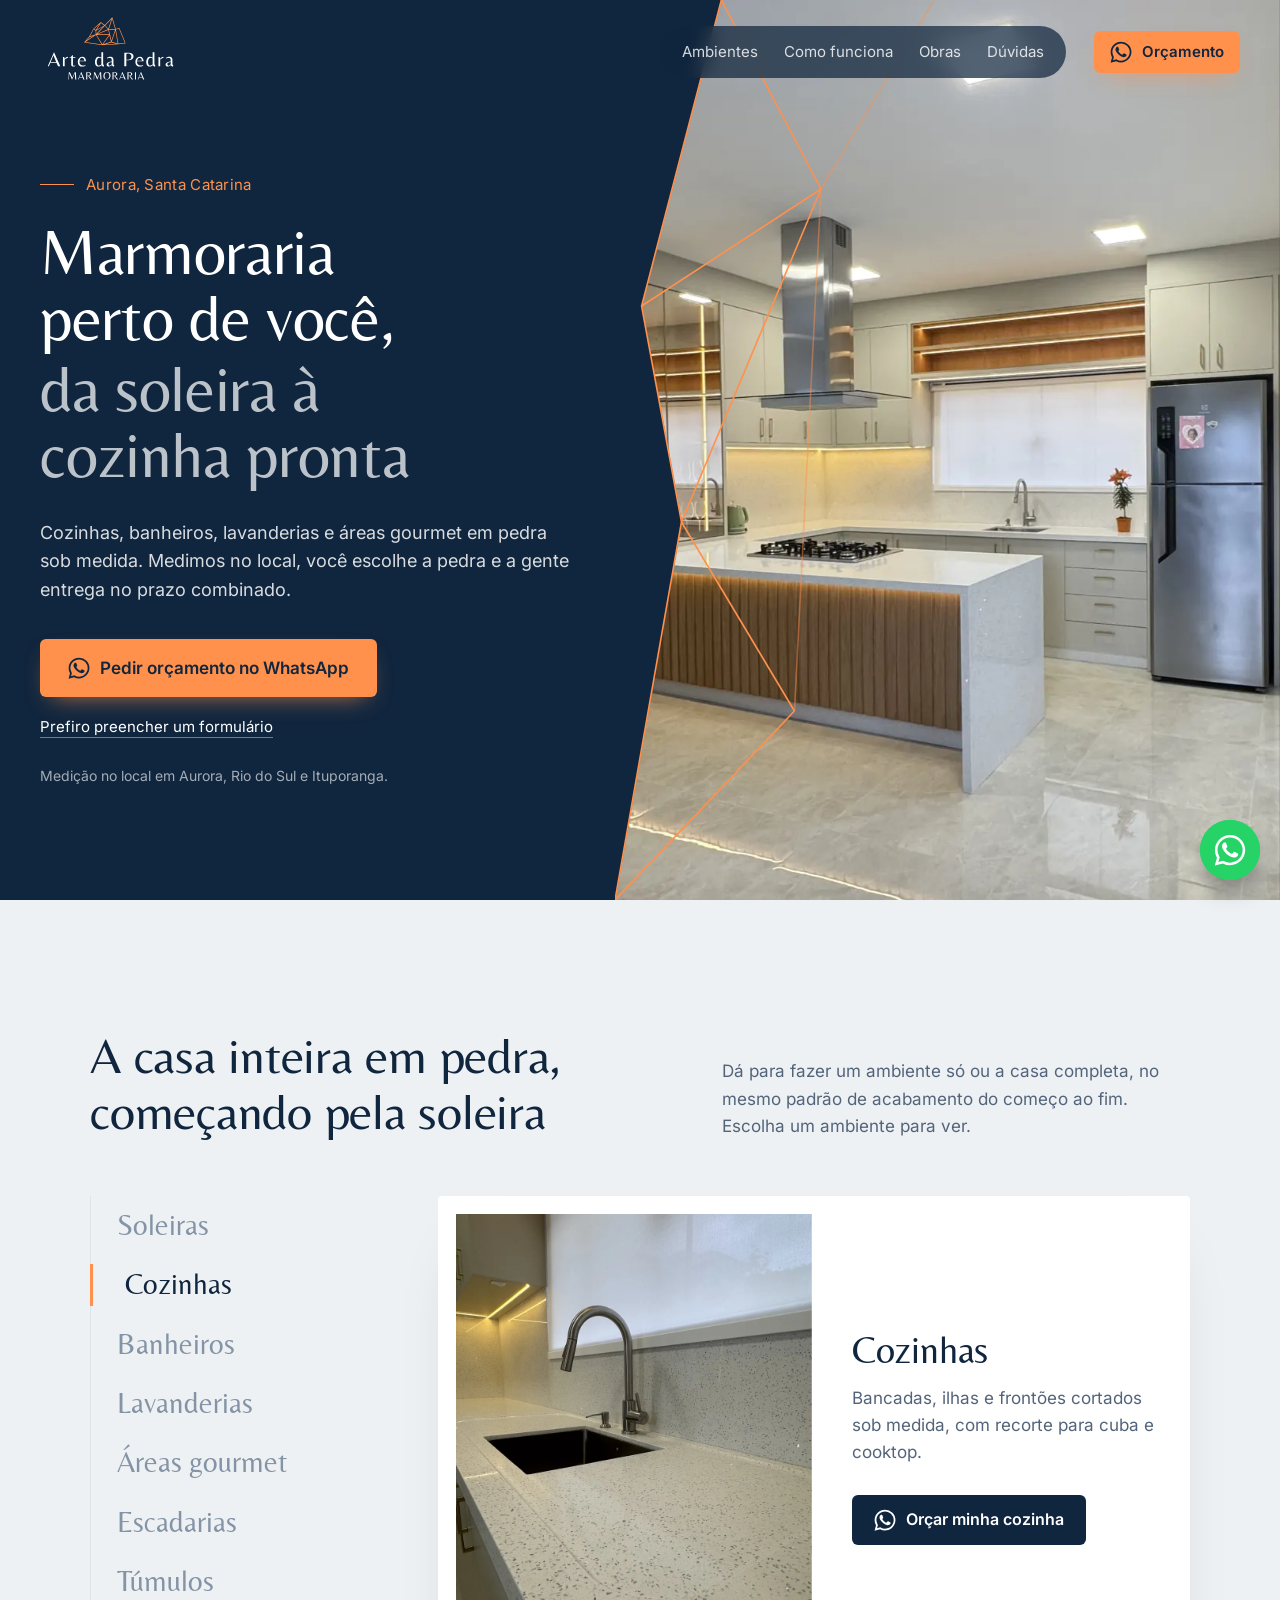
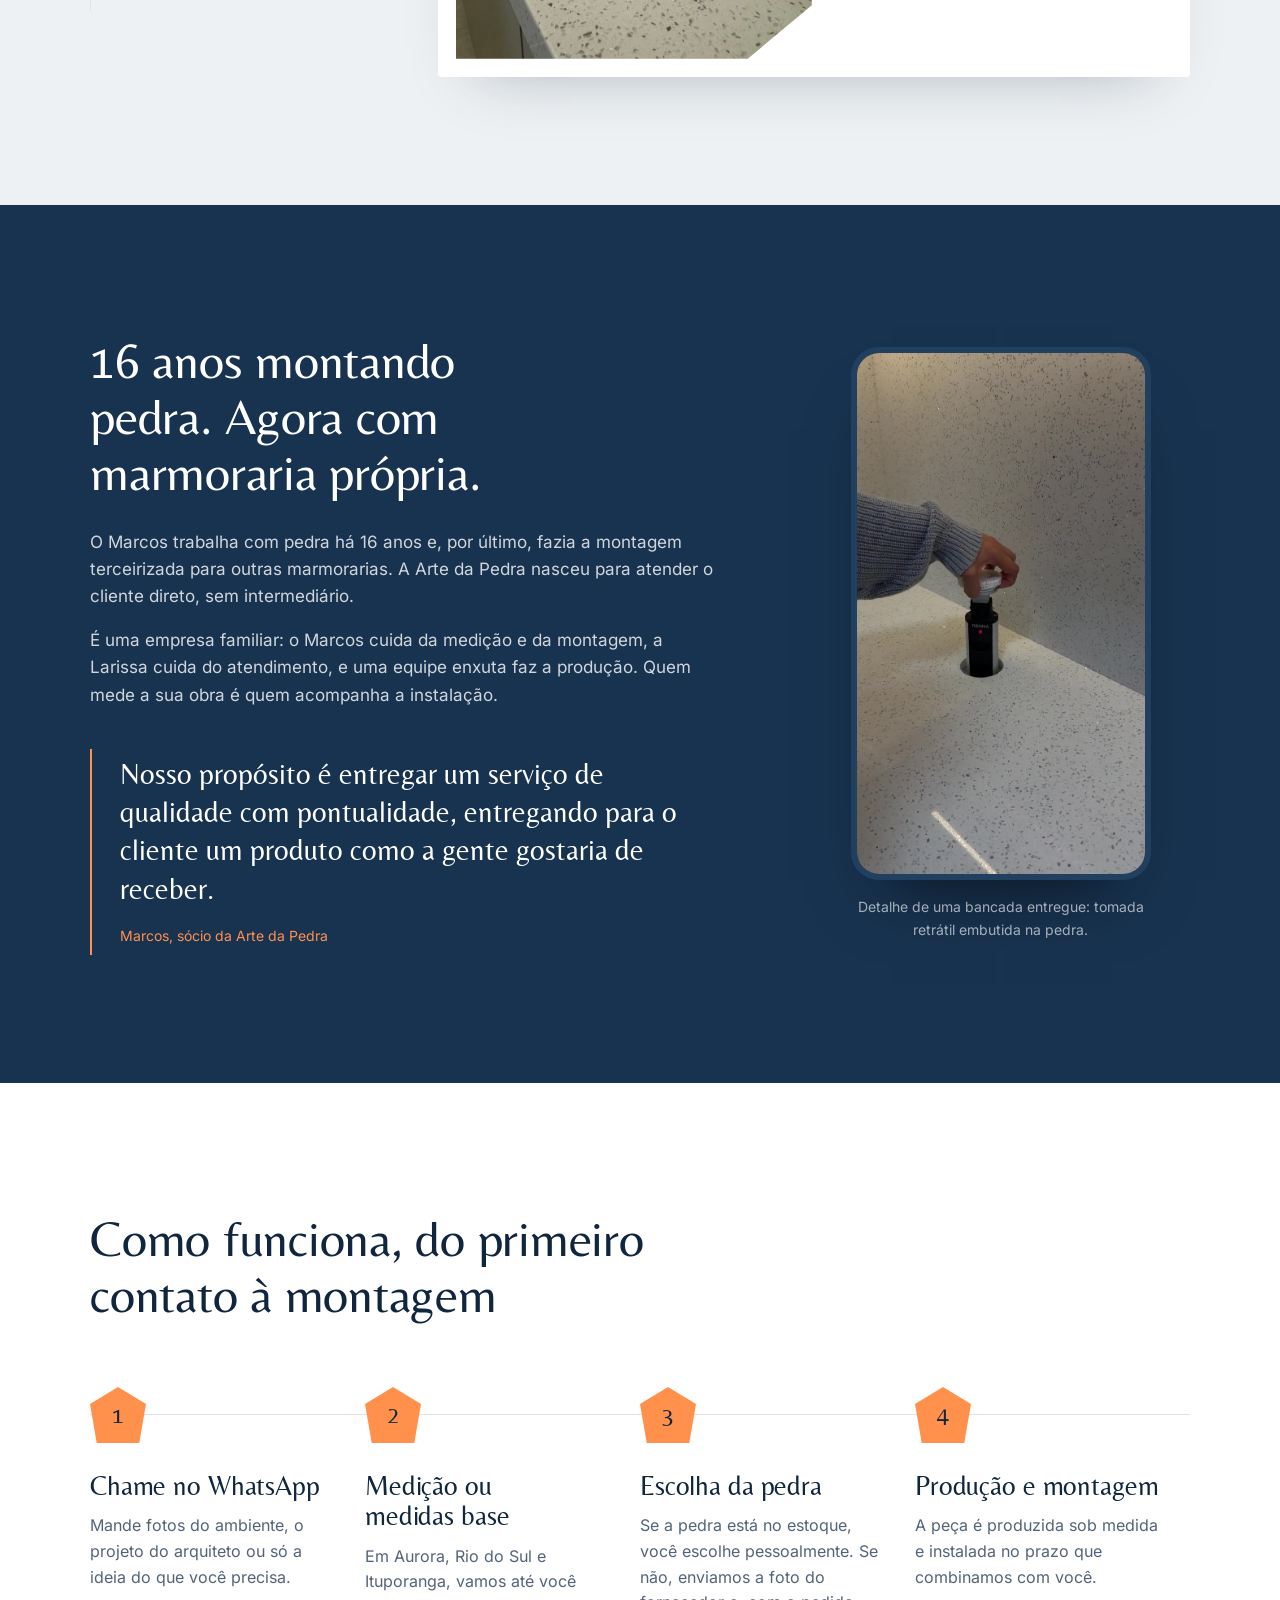
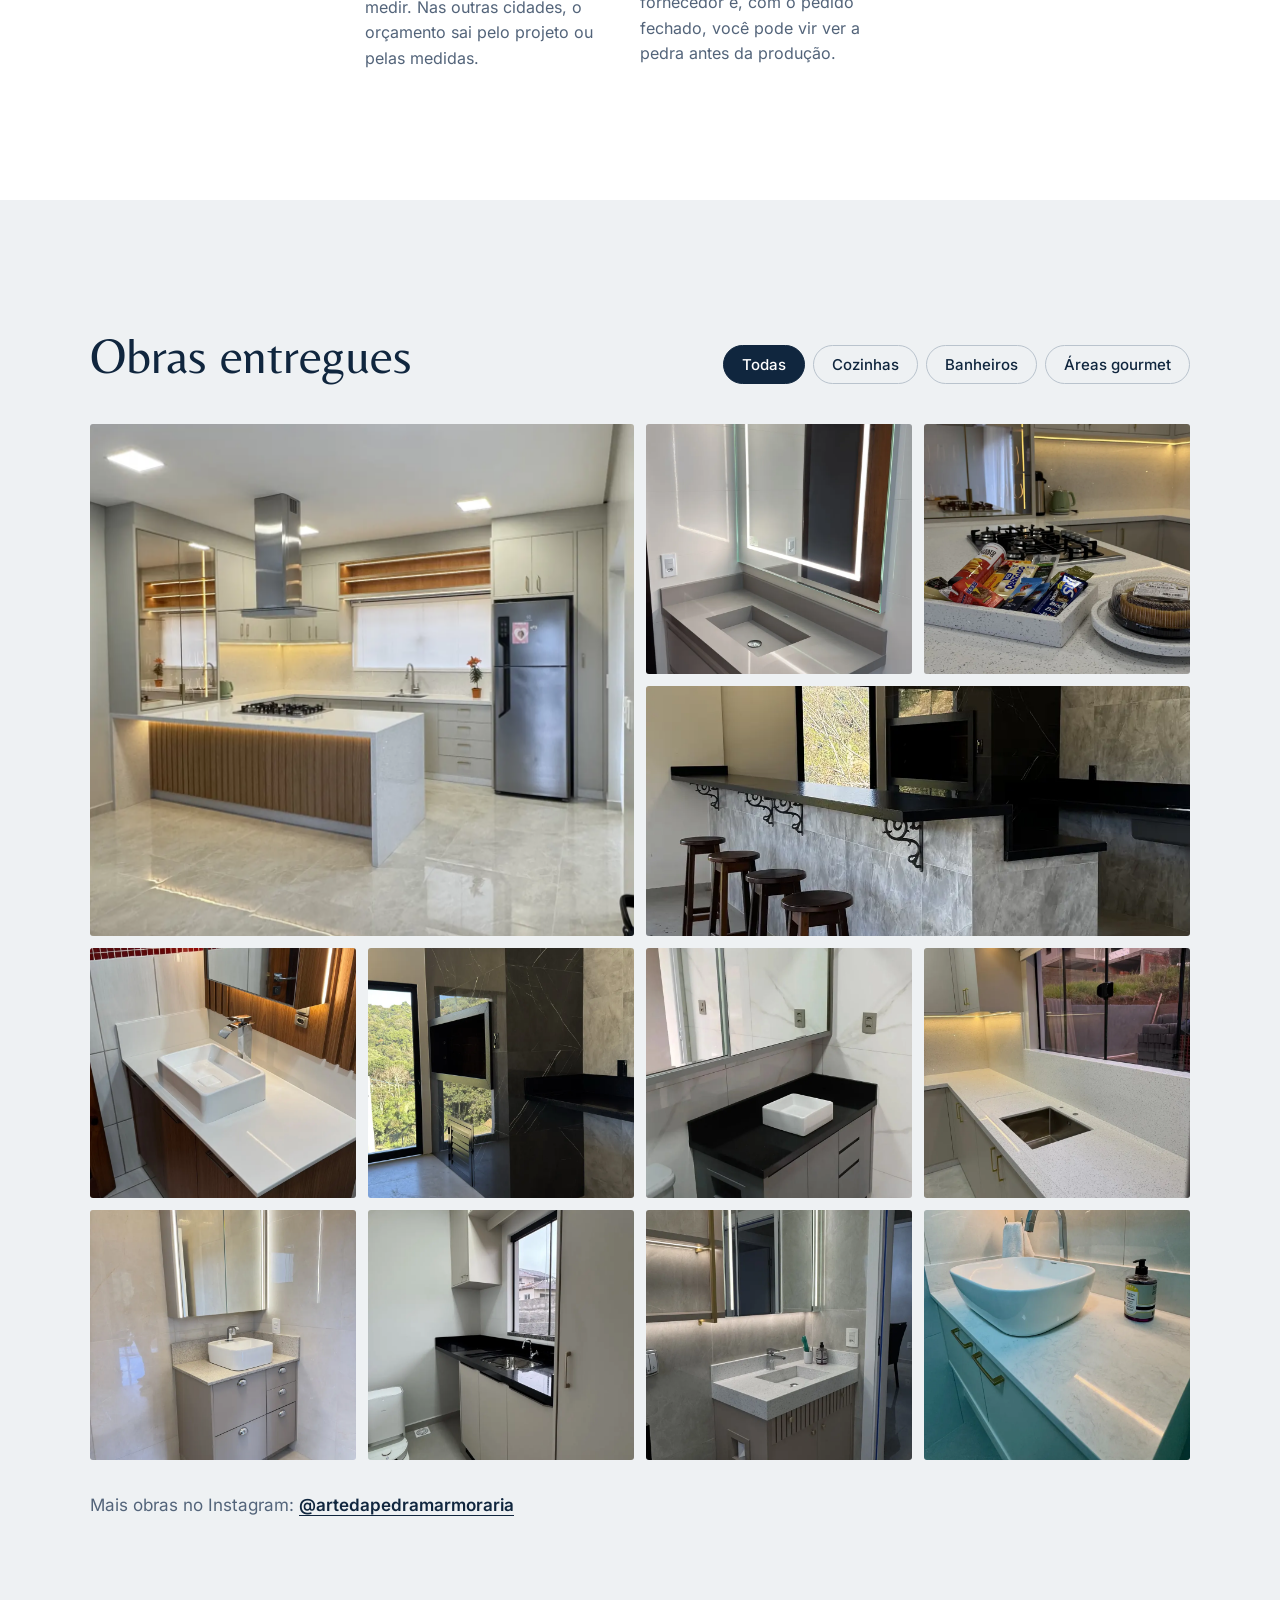
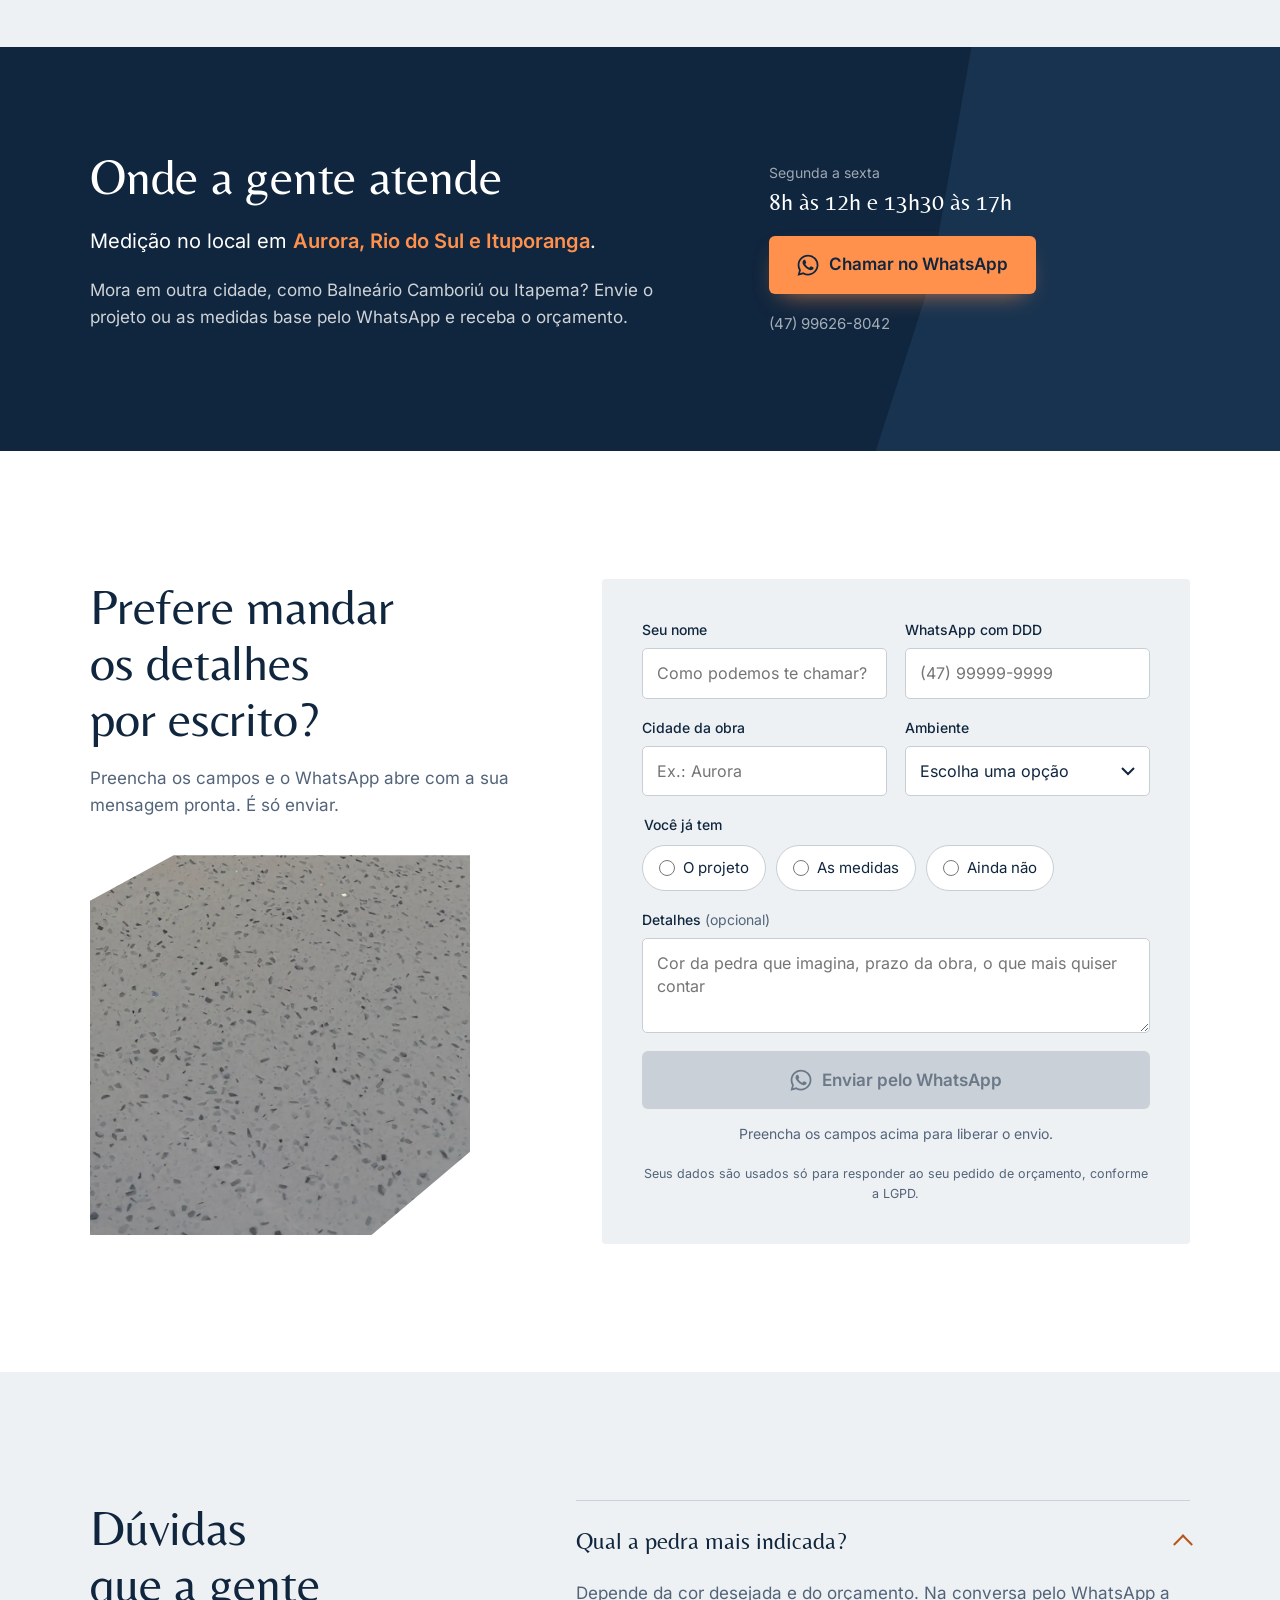
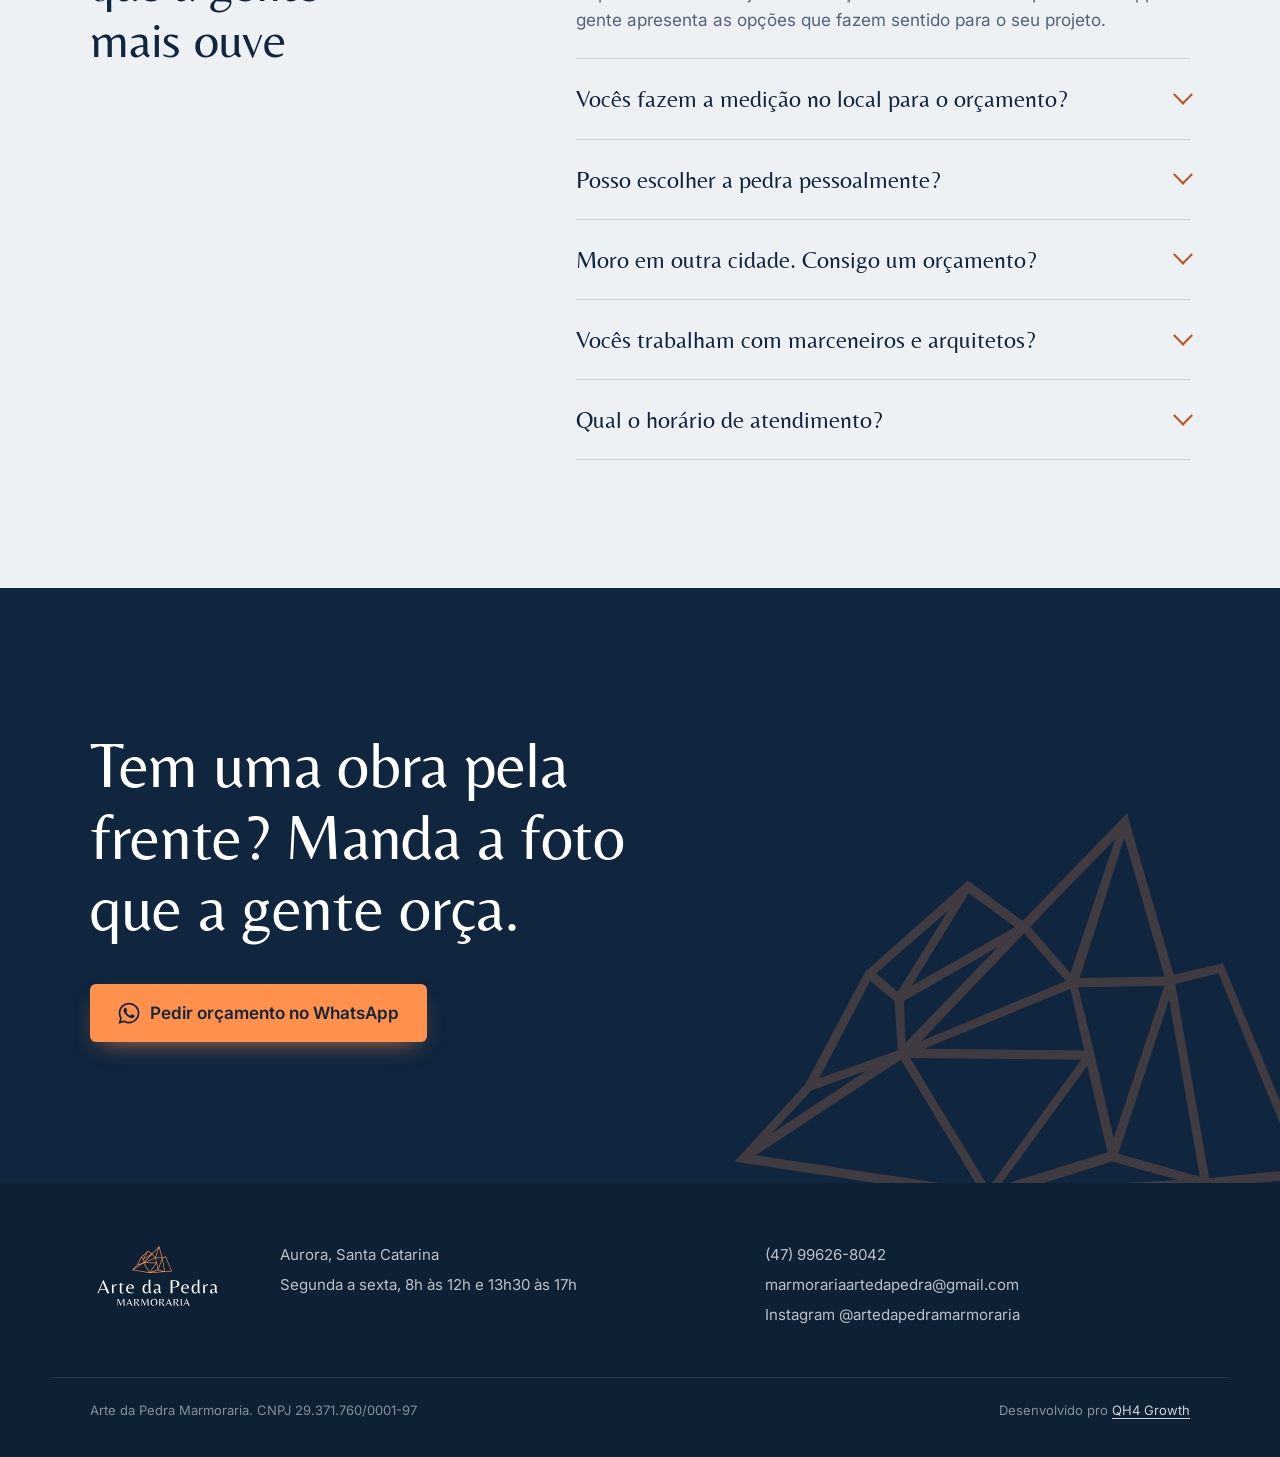
==== index.html @ 2dcdd216 "Add files via upload" ====
<!doctype html>
<html lang="pt-BR">
<head>
<meta charset="utf-8">
<meta name="viewport" content="width=device-width, initial-scale=1, viewport-fit=cover">
<title>Marmoraria em Aurora SC | Arte da Pedra Marmoraria</title>
<meta name="description" content="Marmoraria perto de você em Aurora (SC): cozinhas, banheiros, lavanderias, áreas gourmet, soleiras e escadas em pedra sob medida. Medição no local em Aurora, Rio do Sul e Ituporanga. Orçamento pelo WhatsApp.">
<meta name="robots" content="index, follow, max-image-preview:large">
<link rel="canonical" href="https://lp-arte-da-pedra.vercel.app/">
<meta name="theme-color" content="#10263e">
<meta name="author" content="Arte da Pedra Marmoraria">

<meta property="og:type" content="website">
<meta property="og:locale" content="pt_BR">
<meta property="og:site_name" content="Arte da Pedra Marmoraria">
<meta property="og:title" content="Arte da Pedra Marmoraria | Marmoraria perto de você em Aurora (SC)">
<meta property="og:description" content="Da soleira à cozinha pronta: pedra sob medida com medição no local e montagem no prazo combinado. Peça seu orçamento pelo WhatsApp.">
<meta property="og:url" content="https://lp-arte-da-pedra.vercel.app/">
<meta property="og:image" content="https://lp-arte-da-pedra.vercel.app/assets/img/og-arte-da-pedra.jpg">
<meta property="og:image:width" content="1200">
<meta property="og:image:height" content="630">
<meta property="og:image:alt" content="Cozinha com ilha em pedra clara feita pela Arte da Pedra Marmoraria">
<meta name="twitter:card" content="summary_large_image">
<meta name="twitter:title" content="Arte da Pedra Marmoraria | Marmoraria perto de você em Aurora (SC)">
<meta name="twitter:description" content="Pedra sob medida para cozinhas, banheiros, lavanderias e áreas gourmet. Orçamento pelo WhatsApp.">
<meta name="twitter:image" content="https://lp-arte-da-pedra.vercel.app/assets/img/og-arte-da-pedra.jpg">

<link rel="icon" href="assets/img/favicon.svg" type="image/svg+xml">
<link rel="apple-touch-icon" href="assets/img/apple-touch-icon.png">
<link rel="manifest" href="site.webmanifest">

<link rel="preload" as="image" href="assets/img/hero-cozinha-ilha.webp" type="image/webp" fetchpriority="high">
<link rel="preload" href="assets/fonts/belleza-400.woff2" as="font" type="font/woff2" crossorigin>
<link rel="preload" href="assets/fonts/inter-400.woff2" as="font" type="font/woff2" crossorigin>
<link rel="stylesheet" href="assets/css/style.css">

<!-- Google Tag Manager: troque GTM-XXXXXXX pelo ID real. Enquanto for o placeholder, nada é carregado. -->
<script>
  window.dataLayer = window.dataLayer || [];
  (function(id){
    if (!id || id.indexOf('XXXX') !== -1) return;
    (function(w,d,s,l,i){w[l]=w[l]||[];w[l].push({'gtm.start':new Date().getTime(),event:'gtm.js'});var f=d.getElementsByTagName(s)[0],j=d.createElement(s),dl=l!='dataLayer'?'&l='+l:'';j.async=true;j.src='https://www.googletagmanager.com/gtm.js?id='+i+dl;f.parentNode.insertBefore(j,f);})(window,document,'script','dataLayer',id);
  })('GTM-XXXXXXX');
</script>

<script type="application/ld+json">
{
  "@context": "https://schema.org",
  "@type": "HomeAndConstructionBusiness",
  "@id": "https://lp-arte-da-pedra.vercel.app/#empresa",
  "name": "Arte da Pedra Marmoraria",
  "description": "Marmoraria familiar em Aurora (SC) que faz cozinhas, banheiros, lavanderias, áreas gourmet, soleiras, escadarias e túmulos em pedra sob medida.",
  "url": "https://lp-arte-da-pedra.vercel.app/",
  "image": "https://lp-arte-da-pedra.vercel.app/assets/img/og-arte-da-pedra.jpg",
  "logo": "https://lp-arte-da-pedra.vercel.app/assets/img/logo-arte-da-pedra.svg",
  "telephone": "+55-47-99626-8042",
  "email": "marmorariaartedapedra@gmail.com",
  "taxID": "29.371.760/0001-97",
  "address": {
    "@type": "PostalAddress",
    "addressLocality": "Aurora",
    "addressRegion": "SC",
    "postalCode": "89186-000",
    "addressCountry": "BR"
  },
  "areaServed": [
    {"@type": "City", "name": "Aurora"},
    {"@type": "City", "name": "Rio do Sul"},
    {"@type": "City", "name": "Ituporanga"}
  ],
  "openingHoursSpecification": [
    {"@type": "OpeningHoursSpecification", "dayOfWeek": ["Monday","Tuesday","Wednesday","Thursday","Friday"], "opens": "08:00", "closes": "12:00"},
    {"@type": "OpeningHoursSpecification", "dayOfWeek": ["Monday","Tuesday","Wednesday","Thursday","Friday"], "opens": "13:30", "closes": "17:00"}
  ],
  "sameAs": ["https://www.instagram.com/artedapedramarmoraria/"]
}
</script>
<script type="application/ld+json">
{
  "@context": "https://schema.org",
  "@type": "FAQPage",
  "mainEntity": [
    {"@type": "Question", "name": "Qual a pedra mais indicada?", "acceptedAnswer": {"@type": "Answer", "text": "Depende da cor desejada e do orçamento. Na conversa pelo WhatsApp a gente apresenta as opções que fazem sentido para o seu projeto."}},
    {"@type": "Question", "name": "Vocês fazem a medição no local para o orçamento?", "acceptedAnswer": {"@type": "Answer", "text": "Sim, em Aurora e nas cidades vizinhas, como Rio do Sul e Ituporanga. Nas demais cidades, você pode enviar o projeto ou as medidas base para o orçamento."}},
    {"@type": "Question", "name": "Posso escolher a pedra pessoalmente?", "acceptedAnswer": {"@type": "Answer", "text": "Se a pedra desejada estiver no nosso estoque, sim. Se não estiver, enviamos a foto fornecida pelo fornecedor para você escolher. Com o pedido fechado, a pedra é comprada e você pode vir olhar antes de ir para a produção."}},
    {"@type": "Question", "name": "Moro em outra cidade. Consigo um orçamento?", "acceptedAnswer": {"@type": "Answer", "text": "Consegue. Envie pelo WhatsApp o projeto ou as medidas base do ambiente e montamos o orçamento."}},
    {"@type": "Question", "name": "Vocês trabalham com marceneiros e arquitetos?", "acceptedAnswer": {"@type": "Answer", "text": "Sim. Trabalhamos em parceria com marcenarias, construtoras e arquitetos, e também atendemos você diretamente."}},
    {"@type": "Question", "name": "Qual o horário de atendimento?", "acceptedAnswer": {"@type": "Answer", "text": "De segunda a sexta, das 8h às 12h e das 13h30 às 17h."}}
  ]
}
</script>
</head>
<body>
<noscript><iframe src="https://www.googletagmanager.com/ns.html?id=GTM-XXXXXXX" height="0" width="0" style="display:none;visibility:hidden" title="GTM"></iframe></noscript>

<a class="skip" href="#conteudo">Pular para o conteúdo</a>

<header class="topo" id="topo">
  <div class="topo__in">
    <a href="#inicio" class="topo__logo" aria-label="Arte da Pedra Marmoraria, voltar ao início">
      <img src="assets/img/logo-arte-da-pedra-branco.svg" alt="Arte da Pedra Marmoraria" width="161" height="89">
    </a>
    <nav class="topo__nav" aria-label="Seções">
      <a href="#ambientes">Ambientes</a>
      <a href="#como-funciona">Como funciona</a>
      <a href="#obras">Obras</a>
      <a href="#duvidas">Dúvidas</a>
    </nav>
    <a class="btn btn--small btn--orange js-wa" data-cta="header" href="https://wa.me/5547996268042?text=Ol%C3%A1!%20Vim%20pelo%20site%20da%20Arte%20da%20Pedra%20e%20quero%20um%20or%C3%A7amento." target="_blank" rel="noopener">
      <svg class="ico" aria-hidden="true"><use href="#i-wa"/></svg><span>Orçamento</span>
    </a>
  </div>
</header>

<main id="conteudo">

  <!-- HERO -->
  <section class="hero" id="inicio">
    <div class="hero__copy">
      <p class="hero__place" data-in>Aurora, Santa Catarina</p>
      <h1 class="hero__title">
        <span class="hero__line" data-in>Marmoraria perto de você,</span>
        <span class="hero__line" data-in>da soleira à cozinha pronta</span>
      </h1>
      <p class="hero__sub" data-in>Cozinhas, banheiros, lavanderias e áreas gourmet em pedra sob medida. Medimos no local, você escolhe a pedra e a gente entrega no prazo combinado.</p>
      <div class="hero__actions" data-in>
        <a class="btn btn--orange btn--big js-wa" data-cta="hero" href="https://wa.me/5547996268042?text=Ol%C3%A1!%20Vim%20pelo%20site%20da%20Arte%20da%20Pedra%20e%20quero%20um%20or%C3%A7amento." target="_blank" rel="noopener">
          <svg class="ico" aria-hidden="true"><use href="#i-wa"/></svg>
          <span>Pedir orçamento no WhatsApp</span>
        </a>
        <a class="link-under" href="#formulario">Prefiro preencher um formulário</a>
      </div>
      <p class="hero__note" data-in>Medição no local em Aurora, Rio do Sul e Ituporanga.</p>
    </div>
    <div class="hero__media">
      <div class="hero__photo" data-parallax>
        <img src="assets/img/hero-cozinha-ilha.webp" alt="Cozinha com ilha em pedra clara e cooktop embutido, obra entregue pela Arte da Pedra" width="1100" height="1320" fetchpriority="high">
      </div>
      <svg class="hero__facets" viewBox="0 0 100 100" preserveAspectRatio="none" aria-hidden="true">
        <polyline class="f f--edge" points="16,0 4,34 10,58 0,100"/>
        <line class="f" x1="16" y1="0" x2="31" y2="21"/>
        <line class="f" x1="4" y1="34" x2="31" y2="21"/>
        <line class="f" x1="31" y1="21" x2="10" y2="58"/>
        <line class="f" x1="10" y1="58" x2="27" y2="79"/>
        <line class="f" x1="27" y1="79" x2="0" y2="100"/>
        <line class="f f--soft" x1="31" y1="21" x2="27" y2="79"/>
        <line class="f f--soft" x1="31" y1="21" x2="48" y2="0"/>
      </svg>
    </div>
  </section>

  <!-- AMBIENTES -->
  <section class="rooms" id="ambientes" aria-labelledby="rooms-title">
    <div class="wrap">
      <div class="rooms__head reveal">
        <h2 id="rooms-title">A casa inteira em pedra, começando pela soleira</h2>
        <p>Dá para fazer um ambiente só ou a casa completa, no mesmo padrão de acabamento do começo ao fim. Escolha um ambiente para ver.</p>
      </div>

      <div class="rooms__grid">
        <ul class="rooms__list reveal" role="tablist" aria-label="Ambientes que a Arte da Pedra faz">
          <li role="presentation"><button role="tab" id="t-soleiras" aria-controls="p-room" aria-selected="false" data-room="soleiras">Soleiras</button></li>
          <li role="presentation"><button role="tab" id="t-cozinhas" aria-controls="p-room" aria-selected="true" data-room="cozinhas">Cozinhas</button></li>
          <li role="presentation"><button role="tab" id="t-banheiros" aria-controls="p-room" aria-selected="false" data-room="banheiros">Banheiros</button></li>
          <li role="presentation"><button role="tab" id="t-lavanderias" aria-controls="p-room" aria-selected="false" data-room="lavanderias">Lavanderias</button></li>
          <li role="presentation"><button role="tab" id="t-gourmet" aria-controls="p-room" aria-selected="false" data-room="gourmet">Áreas gourmet</button></li>
          <li role="presentation"><button role="tab" id="t-escadas" aria-controls="p-room" aria-selected="false" data-room="escadas">Escadarias</button></li>
          <li role="presentation"><button role="tab" id="t-tumulos" aria-controls="p-room" aria-selected="false" data-room="tumulos">Túmulos</button></li>
        </ul>

        <div class="rooms__panel reveal" id="p-room" role="tabpanel" aria-labelledby="t-cozinhas" aria-live="polite">
          <figure class="rooms__fig">
            <img id="room-img" src="assets/img/cozinha-cuba-inox.webp" alt="Bancada de cozinha em pedra clara com cuba de inox" width="900" height="1200" loading="lazy">
            <div class="rooms__blank" id="room-blank" hidden>
              <img src="assets/img/marca-facetas.svg" alt="" width="110" height="76">
            </div>
          </figure>
          <div class="rooms__text">
            <h3 id="room-title">Cozinhas</h3>
            <p id="room-desc">Bancadas, ilhas e frontões cortados sob medida, com recorte para cuba e cooktop.</p>
            <a class="btn btn--navy js-wa" id="room-cta" data-cta="ambientes" href="https://wa.me/5547996268042?text=Ol%C3%A1!%20Vim%20pelo%20site%20e%20quero%20or%C3%A7amento%20para%20cozinha." target="_blank" rel="noopener">
              <svg class="ico" aria-hidden="true"><use href="#i-wa"/></svg><span id="room-cta-txt">Orçar minha cozinha</span>
            </a>
          </div>
        </div>
      </div>
    </div>
  </section>

  <!-- HISTÓRIA -->
  <section class="story" aria-labelledby="story-title">
    <div class="wrap story__grid">
      <div class="story__text reveal">
        <h2 id="story-title">16 anos montando pedra. Agora com marmoraria própria.</h2>
        <p>O Marcos trabalha com pedra há 16 anos e, por último, fazia a montagem terceirizada para outras marmorarias. A Arte da Pedra nasceu para atender o cliente direto, sem intermediário.</p>
        <p>É uma empresa familiar: o Marcos cuida da medição e da montagem, a Larissa cuida do atendimento, e uma equipe enxuta faz a produção. Quem mede a sua obra é quem acompanha a instalação.</p>
        <blockquote class="story__quote">
          <p>Nosso propósito é entregar um serviço de qualidade com pontualidade, entregando para o cliente um produto como a gente gostaria de receber.</p>
          <cite>Marcos, sócio da Arte da Pedra</cite>
        </blockquote>
      </div>
      <figure class="story__video reveal">
        <div class="phone">
          <video src="assets/video/tomada-embutida.mp4" poster="assets/video/tomada-embutida-poster.jpg" width="720" height="1280" muted loop playsinline preload="none" aria-label="Vídeo curto de uma tomada retrátil embutida em bancada de pedra"></video>
        </div>
        <figcaption>Detalhe de uma bancada entregue: tomada retrátil embutida na pedra.</figcaption>
      </figure>
    </div>
  </section>

  <!-- COMO FUNCIONA -->
  <section class="steps" id="como-funciona" aria-labelledby="steps-title">
    <div class="wrap">
      <h2 id="steps-title" class="reveal">Como funciona, do primeiro contato à montagem</h2>
      <ol class="steps__list">
        <li class="reveal">
          <span class="steps__n" aria-hidden="true">1</span>
          <h3>Chame no WhatsApp</h3>
          <p>Mande fotos do ambiente, o projeto do arquiteto ou só a ideia do que você precisa.</p>
        </li>
        <li class="reveal">
          <span class="steps__n" aria-hidden="true">2</span>
          <h3>Medição ou medidas base</h3>
          <p>Em Aurora, Rio do Sul e Ituporanga, vamos até você medir. Nas outras cidades, o orçamento sai pelo projeto ou pelas medidas.</p>
        </li>
        <li class="reveal">
          <span class="steps__n" aria-hidden="true">3</span>
          <h3>Escolha da pedra</h3>
          <p>Se a pedra está no estoque, você escolhe pessoalmente. Se não, enviamos a foto do fornecedor e, com o pedido fechado, você pode vir ver a pedra antes da produção.</p>
        </li>
        <li class="reveal">
          <span class="steps__n" aria-hidden="true">4</span>
          <h3>Produção e montagem</h3>
          <p>A peça é produzida sob medida e instalada no prazo que combinamos com você.</p>
        </li>
      </ol>
    </div>
  </section>

  <!-- OBRAS -->
  <section class="works" id="obras" aria-labelledby="works-title">
    <div class="wrap">
      <div class="works__head reveal">
        <h2 id="works-title">Obras entregues</h2>
        <div class="chips" role="group" aria-label="Filtrar obras">
          <button class="chip is-on" data-filter="todas" aria-pressed="true">Todas</button>
          <button class="chip" data-filter="cozinha" aria-pressed="false">Cozinhas</button>
          <button class="chip" data-filter="banheiro" aria-pressed="false">Banheiros</button>
          <button class="chip" data-filter="gourmet" aria-pressed="false">Áreas gourmet</button>
        </div>
      </div>

      <div class="works__grid" id="works-grid">
        <button class="work w-big" data-cat="cozinha" data-full="assets/img/hero-cozinha-ilha.webp"><img src="assets/img/hero-cozinha-ilha.webp" alt="Cozinha com ilha central revestida em pedra clara" width="1100" height="1320" loading="lazy"><span>Ilha e bancadas de cozinha</span></button>
        <button class="work" data-cat="banheiro" data-full="assets/img/banheiro-espelho-led.webp"><img src="assets/img/banheiro-espelho-led.webp" alt="Bancada de banheiro em pedra cinza com cuba esculpida" width="900" height="1200" loading="lazy"><span>Cuba esculpida na pedra</span></button>
        <button class="work w-wide" data-cat="gourmet" data-full="assets/img/area-gourmet.webp"><img src="assets/img/area-gourmet.webp" alt="Área gourmet com balcão de pedra e churrasqueira revestida" width="1000" height="1000" loading="lazy"><span>Balcão da área gourmet</span></button>
        <button class="work" data-cat="cozinha" data-full="assets/img/cozinha-bancada-clara.webp"><img src="assets/img/cozinha-bancada-clara.webp" alt="Bancada de cozinha em pedra clara com cooktop" width="900" height="1200" loading="lazy"><span>Bancada com cooktop</span></button>
        <button class="work" data-cat="banheiro" data-full="assets/img/banheiro-madeira.webp"><img src="assets/img/banheiro-madeira.webp" alt="Bancada branca de banheiro sobre gabinete de madeira" width="900" height="1200" loading="lazy"><span>Bancada branca com cuba de apoio</span></button>
        <button class="work" data-cat="gourmet" data-full="assets/img/gourmet-churrasqueira.webp"><img src="assets/img/gourmet-churrasqueira.webp" alt="Churrasqueira revestida em pedra escura e bancada preta" width="900" height="1200" loading="lazy"><span>Churrasqueira revestida</span></button>
        <button class="work" data-cat="banheiro" data-full="assets/img/banheiro-granito-preto.webp"><img src="assets/img/banheiro-granito-preto.webp" alt="Bancada de banheiro em pedra preta com cuba branca" width="900" height="1200" loading="lazy"><span>Pedra preta no banheiro</span></button>
        <button class="work" data-cat="cozinha" data-full="assets/img/cozinha-janela.webp"><img src="assets/img/cozinha-janela.webp" alt="Bancada em L de pedra clara com cuba sob a janela" width="900" height="1200" loading="lazy"><span>Bancada em L com cuba</span></button>
        <button class="work" data-cat="banheiro" data-full="assets/img/banheiro-gabinete-cinza.webp"><img src="assets/img/banheiro-gabinete-cinza.webp" alt="Bancada de banheiro em pedra clara com cuba quadrada" width="900" height="1200" loading="lazy"><span>Banheiro com cuba de apoio</span></button>
        <button class="work" data-cat="cozinha" data-full="assets/img/copa-granito-preto.webp"><img src="assets/img/copa-granito-preto.webp" alt="Bancada de pedra preta em cozinha compacta" width="900" height="1200" loading="lazy"><span>Cozinha compacta em pedra preta</span></button>
        <button class="work" data-cat="banheiro" data-full="assets/img/banheiro-ripado.webp"><img src="assets/img/banheiro-ripado.webp" alt="Bancada clara com cuba esculpida sobre gabinete ripado" width="900" height="1200" loading="lazy"><span>Bancada com cuba esculpida</span></button>
        <button class="work" data-cat="banheiro" data-full="assets/img/lavabo-cuba-apoio.webp"><img src="assets/img/lavabo-cuba-apoio.webp" alt="Bancada de pedra clara com cuba de apoio e torneira dourada" width="900" height="1200" loading="lazy"><span>Bancada com cuba de apoio</span></button>
      </div>
      <p class="works__more reveal">Mais obras no Instagram: <a href="https://www.instagram.com/artedapedramarmoraria/" target="_blank" rel="noopener">@artedapedramarmoraria</a></p>
    </div>
  </section>

  <!-- REGIÃO -->
  <section class="region" aria-labelledby="region-title">
    <div class="wrap region__grid">
      <div class="reveal">
        <h2 id="region-title">Onde a gente atende</h2>
        <p class="region__lead">Medição no local em <strong>Aurora, Rio do Sul e Ituporanga</strong>.</p>
        <p>Mora em outra cidade, como Balneário Camboriú ou Itapema? Envie o projeto ou as medidas base pelo WhatsApp e receba o orçamento.</p>
      </div>
      <div class="region__card reveal">
        <p class="region__hours"><span>Segunda a sexta</span><span>8h às 12h e 13h30 às 17h</span></p>
        <a class="btn btn--orange btn--big js-wa" data-cta="regiao" href="https://wa.me/5547996268042?text=Ol%C3%A1!%20Vim%20pelo%20site%20da%20Arte%20da%20Pedra%20e%20quero%20um%20or%C3%A7amento." target="_blank" rel="noopener">
          <svg class="ico" aria-hidden="true"><use href="#i-wa"/></svg><span>Chamar no WhatsApp</span>
        </a>
        <p class="region__phone">(47) 99626-8042</p>
      </div>
    </div>
  </section>

  <!-- FORMULÁRIO -->
  <section class="form-sec" id="formulario" aria-labelledby="form-title">
    <div class="wrap form-sec__grid">
      <div class="form-sec__intro reveal">
        <h2 id="form-title">Prefere mandar os detalhes por escrito?</h2>
        <p>Preencha os campos e o WhatsApp abre com a sua mensagem pronta. É só enviar.</p>
        <img class="form-sec__tex" src="assets/img/textura-quartzo.webp" alt="Textura de pedra clara com pontos escuros" width="900" height="899" loading="lazy">
      </div>
      <form class="form reveal" id="lead-form" novalidate>
        <div class="field">
          <label for="f-nome">Seu nome</label>
          <input id="f-nome" name="nome" type="text" autocomplete="name" required minlength="2" placeholder="Como podemos te chamar?">
        </div>
        <div class="field">
          <label for="f-whats">WhatsApp com DDD</label>
          <input id="f-whats" name="whatsapp" type="tel" inputmode="tel" autocomplete="tel" required pattern="\(\d{2}\) \d{4,5}-\d{4}" placeholder="(47) 99999-9999">
        </div>
        <div class="field">
          <label for="f-cidade">Cidade da obra</label>
          <input id="f-cidade" name="cidade" type="text" autocomplete="address-level2" required minlength="2" placeholder="Ex.: Aurora">
        </div>
        <div class="field">
          <label for="f-amb">Ambiente</label>
          <select id="f-amb" name="ambiente" required>
            <option value="" selected disabled>Escolha uma opção</option>
            <option>Cozinha</option>
            <option>Banheiro</option>
            <option>Lavanderia</option>
            <option>Área gourmet</option>
            <option>Soleiras</option>
            <option>Escadaria</option>
            <option>Casa completa</option>
            <option>Túmulo</option>
            <option>Outro</option>
          </select>
        </div>
        <fieldset class="field field--radios">
          <legend>Você já tem</legend>
          <label><input type="radio" name="base" value="Tenho o projeto" required> O projeto</label>
          <label><input type="radio" name="base" value="Tenho as medidas"> As medidas</label>
          <label><input type="radio" name="base" value="Ainda não tenho projeto nem medidas"> Ainda não</label>
        </fieldset>
        <div class="field">
          <label for="f-msg">Detalhes <span class="opt">(opcional)</span></label>
          <textarea id="f-msg" name="mensagem" rows="3" placeholder="Cor da pedra que imagina, prazo da obra, o que mais quiser contar"></textarea>
        </div>
        <button class="btn btn--orange btn--big btn--full" id="f-submit" type="submit" disabled>
          <svg class="ico" aria-hidden="true"><use href="#i-wa"/></svg><span>Enviar pelo WhatsApp</span>
        </button>
        <p class="form__hint" id="f-hint">Preencha os campos acima para liberar o envio.</p>
        <p class="form__lgpd">Seus dados são usados só para responder ao seu pedido de orçamento, conforme a LGPD.</p>
      </form>
    </div>
  </section>

  <!-- FAQ -->
  <section class="faq" id="duvidas" aria-labelledby="faq-title">
    <div class="wrap faq__grid">
      <h2 id="faq-title" class="reveal">Dúvidas que a gente mais ouve</h2>
      <div class="faq__list">
        <details class="reveal" open>
          <summary>Qual a pedra mais indicada?</summary>
          <p>Depende da cor desejada e do orçamento. Na conversa pelo WhatsApp a gente apresenta as opções que fazem sentido para o seu projeto.</p>
        </details>
        <details class="reveal">
          <summary>Vocês fazem a medição no local para o orçamento?</summary>
          <p>Sim, em Aurora e nas cidades vizinhas, como Rio do Sul e Ituporanga. Nas demais cidades, você pode enviar o projeto ou as medidas base para o orçamento.</p>
        </details>
        <details class="reveal">
          <summary>Posso escolher a pedra pessoalmente?</summary>
          <p>Se a pedra desejada estiver no nosso estoque, sim. Se não estiver, enviamos a foto fornecida pelo fornecedor para você escolher. Com o pedido fechado, a pedra é comprada e você pode vir olhar antes de ir para a produção.</p>
        </details>
        <details class="reveal">
          <summary>Moro em outra cidade. Consigo um orçamento?</summary>
          <p>Consegue. Envie pelo WhatsApp o projeto ou as medidas base do ambiente e montamos o orçamento.</p>
        </details>
        <details class="reveal">
          <summary>Vocês trabalham com marceneiros e arquitetos?</summary>
          <p>Sim. Trabalhamos em parceria com marcenarias, construtoras e arquitetos, e também atendemos você diretamente.</p>
        </details>
        <details class="reveal">
          <summary>Qual o horário de atendimento?</summary>
          <p>De segunda a sexta, das 8h às 12h e das 13h30 às 17h.</p>
        </details>
      </div>
    </div>
  </section>

  <!-- CTA FINAL -->
  <section class="final" aria-labelledby="final-title">
    <svg class="final__facets" viewBox="0 0 110 76" aria-hidden="true"><use href="#i-mark"/></svg>
    <div class="wrap final__in reveal">
      <h2 id="final-title">Tem uma obra pela frente? Manda a foto que a gente orça.</h2>
      <a class="btn btn--orange btn--big js-wa" data-cta="final" href="https://wa.me/5547996268042?text=Ol%C3%A1!%20Vim%20pelo%20site%20da%20Arte%20da%20Pedra%20e%20quero%20um%20or%C3%A7amento." target="_blank" rel="noopener">
        <svg class="ico" aria-hidden="true"><use href="#i-wa"/></svg><span>Pedir orçamento no WhatsApp</span>
      </a>
    </div>
  </section>
</main>

<footer class="rodape">
  <div class="wrap rodape__grid">
    <img src="assets/img/logo-arte-da-pedra-branco.svg" alt="Arte da Pedra Marmoraria" width="161" height="89" loading="lazy">
    <div>
      <p>Aurora, Santa Catarina</p>
      <p>Segunda a sexta, 8h às 12h e 13h30 às 17h</p>
    </div>
    <div>
      <p><a class="js-wa" data-cta="rodape" href="https://wa.me/5547996268042" target="_blank" rel="noopener">(47) 99626-8042</a></p>
      <p><a href="mailto:marmorariaartedapedra@gmail.com">marmorariaartedapedra@gmail.com</a></p>
      <p><a href="https://www.instagram.com/artedapedramarmoraria/" target="_blank" rel="noopener">Instagram @artedapedramarmoraria</a></p>
    </div>
  </div>
  <div class="wrap rodape__base">
    <p>Arte da Pedra Marmoraria. CNPJ 29.371.760/0001-97</p>
    <p>Desenvolvido pro <a href="https://www.instagram.com/qh4growth/" target="_blank" rel="noopener">QH4 Growth</a></p>
  </div>
</footer>

<a class="wa-float js-wa" data-cta="flutuante" href="https://wa.me/5547996268042?text=Ol%C3%A1!%20Vim%20pelo%20site%20da%20Arte%20da%20Pedra%20e%20quero%20um%20or%C3%A7amento." target="_blank" rel="noopener" aria-label="Falar com a Arte da Pedra no WhatsApp">
  <svg aria-hidden="true"><use href="#i-wa"/></svg>
</a>

<div class="lightbox" id="lightbox" hidden role="dialog" aria-modal="true" aria-label="Foto ampliada">
  <button class="lightbox__close" id="lb-close" aria-label="Fechar">
    <svg viewBox="0 0 24 24" aria-hidden="true"><path d="M6 6l12 12M18 6L6 18" stroke="currentColor" stroke-width="2" fill="none" stroke-linecap="round"/></svg>
  </button>
  <button class="lightbox__nav lightbox__prev" id="lb-prev" aria-label="Foto anterior"><svg viewBox="0 0 24 24" aria-hidden="true"><path d="M15 5l-7 7 7 7" stroke="currentColor" stroke-width="2" fill="none" stroke-linecap="round"/></svg></button>
  <figure><img id="lb-img" src="" alt=""><figcaption id="lb-cap"></figcaption></figure>
  <button class="lightbox__nav lightbox__next" id="lb-next" aria-label="Próxima foto"><svg viewBox="0 0 24 24" aria-hidden="true"><path d="M9 5l7 7-7 7" stroke="currentColor" stroke-width="2" fill="none" stroke-linecap="round"/></svg></button>
</div>

<svg width="0" height="0" style="position:absolute" aria-hidden="true">
  <symbol id="i-wa" viewBox="0 0 24 24"><path fill="currentColor" d="M17.47 14.38c-.3-.15-1.76-.87-2.03-.97-.27-.1-.47-.15-.67.15-.2.3-.77.97-.94 1.17-.17.2-.35.22-.64.07-.3-.15-1.26-.46-2.39-1.48-.88-.79-1.48-1.76-1.65-2.06-.17-.3-.02-.46.13-.6.13-.13.3-.35.45-.52.15-.17.2-.3.3-.5.1-.2.05-.37-.02-.52-.08-.15-.67-1.62-.92-2.22-.24-.58-.49-.5-.67-.51h-.57c-.2 0-.52.07-.79.37-.27.3-1.04 1.02-1.04 2.48 0 1.46 1.07 2.88 1.21 3.07.15.2 2.1 3.2 5.08 4.49.71.31 1.26.49 1.69.63.71.23 1.36.2 1.87.12.57-.08 1.76-.72 2.01-1.41.25-.7.25-1.29.17-1.41-.07-.13-.27-.2-.57-.35zM12.05 21.5h-.01a9.4 9.4 0 0 1-4.8-1.31l-.34-.2-3.57.94.95-3.48-.22-.36a9.4 9.4 0 0 1-1.44-5.02c0-5.2 4.23-9.43 9.44-9.43 2.52 0 4.89.98 6.67 2.77a9.37 9.37 0 0 1 2.76 6.67c0 5.2-4.24 9.43-9.44 9.43zm8.03-17.46A11.27 11.27 0 0 0 12.05.72C5.8.72.7 5.8.7 12.06c0 2 .52 3.95 1.52 5.67L.6 23.63l6.04-1.58a11.3 11.3 0 0 0 5.4 1.38h.01c6.25 0 11.34-5.09 11.35-11.34 0-3.03-1.18-5.88-3.32-8.02z"/></symbol>
  <symbol id="i-mark" viewBox="126 32 110 76"><path fill="currentColor" d="M 145.152344 85.191406 L 138.265625 92.609375 L 154.691406 81.746094 Z M 181.71875 102.148438 L 208.210938 100.558594 L 196.820312 97.378906 Z M 212.980469 101.882812 L 212.71875 101.882812 L 175.625 104.003906 L 175.359375 104.003906 L 133.496094 97.644531 L 131.90625 97.378906 L 132.964844 96.320312 L 144.09375 84.132812 L 154.425781 64.789062 L 171.382812 49.6875 L 171.914062 49.15625 L 172.445312 49.421875 L 181.453125 56.046875 L 198.410156 38.558594 L 199.46875 37.5 L 199.734375 38.824219 L 207.417969 65.320312 L 215.367188 63.464844 L 215.898438 63.199219 L 216.160156 63.996094 L 230.734375 99.234375 L 231 100.292969 L 229.9375 100.292969 Z M 168.734375 54.191406 L 156.28125 65.054688 L 159.992188 68.234375 Z M 135.613281 96.320312 L 174.035156 102.148438 L 160.519531 79.894531 Z M 175.625 101.882812 L 191.519531 79.894531 L 162.109375 79.628906 Z M 164.496094 78.039062 L 192.050781 78.304688 L 189.664062 67.703125 Z M 193.640625 78.304688 L 193.90625 79.363281 L 197.085938 93.40625 L 205.828125 67.175781 L 190.992188 67.441406 Z M 192.582031 80.953125 L 177.476562 101.621094 L 196.023438 95.789062 Z M 211.921875 100.03125 L 206.625 69.558594 L 197.878906 96.054688 Z M 207.683594 66.910156 L 213.511719 100.292969 L 228.878906 98.703125 L 215.101562 65.054688 Z M 163.964844 76.714844 L 188.871094 66.378906 L 181.71875 58.167969 Z M 191.253906 65.851562 L 205.828125 65.585938 L 198.9375 41.738281 Z M 182.777344 57.105469 L 189.664062 65.054688 L 197.351562 42.003906 L 185.957031 53.664062 Z M 180.128906 57.105469 L 172.179688 51.277344 L 162.375 67.175781 Z M 159.460938 69.824219 L 155.222656 66.378906 L 146.476562 83.074219 L 159.992188 78.304688 Z M 161.050781 69.824219 L 161.316406 76.976562 L 177.214844 60.550781 Z M 161.050781 69.824219 "/></symbol>
</svg>

<script src="assets/js/main.js" defer></script>
</body>
</html>
---- assets/css/style.css ----
/* Arte da Pedra Marmoraria | LP QH4 Growth */
/* Fontes self-hosted (Belleza pedida no briefing + Inter no corpo) */
@font-face{font-family:"Belleza";src:url("../fonts/belleza-400.woff2") format("woff2");font-weight:400;font-style:normal;font-display:swap}
@font-face{font-family:"Inter";src:url("../fonts/inter-400.woff2") format("woff2");font-weight:400;font-style:normal;font-display:swap}
@font-face{font-family:"Inter";src:url("../fonts/inter-500.woff2") format("woff2");font-weight:500;font-style:normal;font-display:swap}
@font-face{font-family:"Inter";src:url("../fonts/inter-600.woff2") format("woff2");font-weight:600;font-style:normal;font-display:swap}
:root{
  --navy:#10263e;
  --navy-2:#183350;
  --navy-3:#21405f;
  --orange:#ff914d;
  --orange-deep:#b8541b;
  --white:#ffffff;
  --stone:#eef1f3;
  --stone-2:#dfe4e8;
  --ink:#10263e;
  --muted:#53647a;
  --wa:#25d366;
  --display:"Belleza", "Optima", "Segoe UI", sans-serif;
  --body:"Inter", system-ui, -apple-system, "Segoe UI", Roboto, sans-serif;
  --wrap:1180px;
  --gut:clamp(16px, 4vw, 40px);
  --ease:cubic-bezier(.22,.8,.24,1);
}
*,*::before,*::after{box-sizing:border-box}
html{scroll-behavior:smooth;-webkit-text-size-adjust:100%}
body{margin:0;background:var(--white);color:var(--ink);font:400 17px/1.6 var(--body);-webkit-font-smoothing:antialiased;overflow-x:hidden}
img,video,svg{display:block;max-width:100%}
img{height:auto}
a{color:inherit}
h1,h2,h3{font-family:var(--display);font-weight:400;line-height:1.12;margin:0;letter-spacing:-.005em;text-wrap:balance}
h2{font-size:clamp(30px, 4.2vw, 50px)}
h3{font-size:clamp(22px, 2.2vw, 27px)}
p{margin:0 0 1em}
:focus-visible{outline:3px solid var(--orange);outline-offset:3px;border-radius:4px}
.skip{position:absolute;left:-999px;top:8px;background:var(--orange);color:var(--navy);padding:10px 16px;z-index:200;border-radius:6px}
.skip:focus{left:12px}
.wrap{max-width:var(--wrap);margin:0 auto;padding:0 var(--gut)}
.ico{width:22px;height:22px;flex:none}

/* Buttons */
.btn{display:inline-flex;align-items:center;justify-content:center;gap:10px;font:600 16px/1.2 var(--body);text-decoration:none;border:0;border-radius:6px;padding:14px 22px;cursor:pointer;position:relative;overflow:hidden;transition:transform .25s var(--ease), box-shadow .25s var(--ease), background-color .25s}
.btn::after{content:"";position:absolute;inset:0;background:linear-gradient(115deg,transparent 30%,rgba(255,255,255,.45) 50%,transparent 70%);transform:translateX(-120%);transition:transform .7s var(--ease)}
.btn:hover::after{transform:translateX(120%)}
.btn:hover{transform:translateY(-2px)}
.btn:active{transform:translateY(0) scale(.98)}
.btn--orange{background:var(--orange);color:var(--navy);box-shadow:0 10px 24px -12px rgba(255,145,77,.8)}
.btn--orange:hover{box-shadow:0 16px 30px -14px rgba(255,145,77,.95)}
.btn--navy{background:var(--navy);color:var(--white)}
.btn--big{padding:18px 28px;font-size:17px}
.btn--small{padding:10px 16px;font-size:15px}
.btn--full{width:100%}
.btn[disabled]{background:#c9d0d7;color:#6b7888;box-shadow:none;cursor:not-allowed;transform:none}
.btn[disabled]::after{display:none}
.link-under{color:inherit;font-size:15px;text-decoration:underline;text-decoration-color:rgba(255,255,255,.4);text-underline-offset:5px;transition:text-decoration-color .2s}
.link-under:hover{text-decoration-color:var(--orange)}

/* Header */
.topo{position:fixed;inset:0 0 auto 0;z-index:50;transition:background-color .35s, box-shadow .35s, padding .35s;padding:14px 0}
.topo__in{max-width:1320px;margin:0 auto;padding:0 var(--gut);display:flex;align-items:center;gap:28px}
.topo__logo img{width:136px;height:auto;transition:width .35s var(--ease)}
.topo__nav{display:flex;gap:26px;margin-left:auto;background:rgba(16,38,62,.72);backdrop-filter:blur(10px);-webkit-backdrop-filter:blur(10px);padding:10px 22px;border-radius:40px}
.topo.is-solid .topo__nav{background:transparent;backdrop-filter:none}
.topo__nav a{color:rgba(255,255,255,.82);text-decoration:none;font-size:15px;position:relative;padding:4px 0}
.topo__nav a::after{content:"";position:absolute;left:0;right:100%;bottom:0;height:1px;background:var(--orange);transition:right .3s var(--ease)}
.topo__nav a:hover{color:#fff}
.topo__nav a:hover::after{right:0}
.topo.is-solid{background:rgba(16,38,62,.96);backdrop-filter:blur(8px);box-shadow:0 8px 30px -18px rgba(0,0,0,.6);padding:8px 0}
.topo.is-solid .topo__logo img{width:92px}

/* Hero */
.hero{position:relative;background:var(--navy);color:var(--white);display:grid;grid-template-columns:minmax(0,1fr) minmax(0,1.08fr);min-height:min(100svh, 900px);overflow:hidden}
.hero__copy{align-self:center;padding:150px var(--gut) 90px max(var(--gut), calc((100vw - 1320px)/2 + var(--gut)));position:relative;z-index:2;max-width:680px}
.hero__place{color:var(--orange);font-size:15px;letter-spacing:.02em;margin-bottom:22px;display:flex;align-items:center;gap:12px}
.hero__place::before{content:"";width:34px;height:1px;background:var(--orange)}
.hero__title{font-size:clamp(40px, 5vw, 70px);line-height:1.04}
.hero__line{display:block;overflow:hidden;padding-bottom:.06em}
.hero__line + .hero__line{color:rgba(255,255,255,.72)}
.hero__sub{font-size:clamp(17px,1.4vw,19px);color:rgba(255,255,255,.84);max-width:52ch;margin:26px 0 34px}
.hero__actions{display:flex;flex-wrap:wrap;align-items:center;gap:18px 26px}
.hero__note{margin:26px 0 0;font-size:14px;color:rgba(255,255,255,.62)}
.hero__media{position:relative;min-height:100%}
.hero__photo{position:absolute;inset:0;clip-path:polygon(16% 0,100% 0,100% 100%,0 100%,10% 58%,4% 34%);overflow:hidden}
.hero__photo img{width:100%;height:112%;object-fit:cover;object-position:50% 60%;will-change:transform}
.hero__facets{position:absolute;inset:0;width:100%;height:100%;pointer-events:none;z-index:1}
.hero__facets .f{fill:none;stroke:var(--orange);stroke-width:1.6;vector-effect:non-scaling-stroke;stroke-dasharray:1400;stroke-dashoffset:1400}
.hero__facets .f--soft{stroke-opacity:.45}

/* Hero entrance (único momento orquestrado) */
.js .hero [data-in]{opacity:0;transform:translateY(18px)}
.is-loaded .hero [data-in]{opacity:1;transform:none;transition:opacity .9s var(--ease), transform .9s var(--ease)}
.js .hero__photo{opacity:0;transform:scale(1.04)}
.is-loaded .hero__photo{opacity:1;transform:none;transition:opacity 1.1s var(--ease), transform 1.6s var(--ease)}
.is-loaded .hero__facets .f{stroke-dashoffset:0;transition:stroke-dashoffset 1.4s var(--ease) .45s}
.is-loaded .hero__facets .f:nth-child(n+3){transition-delay:.75s}
.is-loaded .hero__facets .f:nth-child(n+6){transition-delay:1s}

/* Reveal */
.js .reveal{opacity:0;transform:translateY(26px);transition:opacity .8s var(--ease), transform .8s var(--ease)}
.js .reveal.is-in{opacity:1;transform:none}

/* Rooms */
.rooms{background:var(--stone);padding:clamp(80px,10vw,130px) 0}
.rooms__head{display:grid;grid-template-columns:1.1fr .9fr;gap:20px 60px;align-items:end;margin-bottom:56px}
.rooms__head p{color:var(--muted);margin:0;max-width:46ch}
.rooms__grid{display:grid;grid-template-columns:300px minmax(0,1fr);gap:48px;align-items:start}
.rooms__list{list-style:none;margin:0;padding:0;border-left:1px solid var(--stone-2)}
.rooms__list button{all:unset;box-sizing:border-box;display:flex;align-items:center;width:100%;cursor:pointer;font:400 clamp(22px,2.3vw,30px)/1.2 var(--display);color:#8494a6;padding:12px 0 12px 26px;position:relative;transition:color .3s, padding-left .35s var(--ease)}
.rooms__list button::before{content:"";position:absolute;left:-1px;top:14%;bottom:14%;width:3px;background:var(--orange);transform:scaleY(0);transition:transform .35s var(--ease)}
.rooms__list button:hover{color:var(--navy)}
.rooms__list button[aria-selected="true"]{color:var(--navy);padding-left:34px}
.rooms__list button[aria-selected="true"]::before{transform:scaleY(1)}
.rooms__list button:focus-visible{outline:3px solid var(--orange);outline-offset:2px}
.rooms__panel{display:grid;grid-template-columns:minmax(0,1fr) minmax(0,.9fr);gap:40px;align-items:center;background:var(--white);padding:18px;border-radius:4px;box-shadow:0 30px 60px -40px rgba(16,38,62,.35)}
.rooms__fig{margin:0;position:relative;aspect-ratio:4/5;overflow:hidden;background:var(--navy);clip-path:polygon(0 0,100% 0,100% 88%,82% 100%,0 100%)}
.rooms__fig > img{width:100%;height:100%;object-fit:cover;transition:opacity .45s var(--ease), transform .8s var(--ease)}
.rooms__fig.is-swapping > img{opacity:0;transform:scale(1.04)}
.rooms__blank{position:absolute;inset:0;display:grid;place-items:center;background:linear-gradient(160deg,var(--navy-2),var(--navy))}
.rooms__blank img{width:46%;opacity:.95}
.rooms__text{padding:12px 18px 12px 0}
.rooms__text h3{font-size:clamp(28px,3vw,40px);margin-bottom:14px}
.rooms__text p{color:var(--muted);margin-bottom:28px}

/* Story */
.story{background:var(--navy-2);color:var(--white);padding:clamp(80px,10vw,130px) 0;position:relative;overflow:hidden}
.story__grid{display:grid;grid-template-columns:minmax(0,1.25fr) minmax(0,.75fr);gap:clamp(40px,7vw,100px);align-items:center}
.story__text h2{margin-bottom:28px;max-width:16ch}
.story__text > p{color:rgba(255,255,255,.8);max-width:58ch}
.story__quote{margin:40px 0 0;padding:6px 0 6px 28px;border-left:2px solid var(--orange)}
.story__quote p{font:400 clamp(22px,2.3vw,29px)/1.32 var(--display);color:var(--white);margin-bottom:14px}
.story__quote cite{font-style:normal;font-size:14px;color:var(--orange)}
.story__video{margin:0;justify-self:center;max-width:300px;width:100%}
.phone{border-radius:28px;overflow:hidden;border:6px solid var(--navy-3);aspect-ratio:9/16;background:var(--navy);box-shadow:0 40px 70px -40px rgba(0,0,0,.7)}
.phone video{width:100%;height:100%;object-fit:cover}
.story__video figcaption{font-size:14px;color:rgba(255,255,255,.62);margin-top:16px;text-align:center}

/* Steps */
.steps{padding:clamp(80px,10vw,130px) 0;background:var(--white)}
.steps h2{max-width:26ch;margin-bottom:64px}
.steps__list{list-style:none;margin:0;padding:0;display:grid;grid-template-columns:repeat(4,minmax(0,1fr));gap:0;position:relative}
.steps__list::before{content:"";position:absolute;left:0;right:0;top:27px;height:1px;background:var(--stone-2)}
.steps__list li{position:relative;padding:0 28px 0 0}
.steps__n{display:grid;place-items:center;width:56px;height:56px;font:400 24px/1 var(--display);color:var(--navy);position:relative;margin-bottom:28px;clip-path:polygon(50% 0,100% 30%,88% 100%,12% 100%,0 30%);background:var(--orange)}
.steps__list h3{margin-bottom:12px}
.steps__list p{color:var(--muted);font-size:16px;margin:0}
.steps__list li:nth-child(2){transition-delay:.08s}
.steps__list li:nth-child(3){transition-delay:.16s}
.steps__list li:nth-child(4){transition-delay:.24s}

/* Works */
.works{background:var(--stone);padding:clamp(80px,10vw,130px) 0}
.works__head{display:flex;flex-wrap:wrap;align-items:end;justify-content:space-between;gap:24px;margin-bottom:40px}
.chips{display:flex;flex-wrap:wrap;gap:8px}
.chip{font:500 15px/1 var(--body);color:var(--navy);background:transparent;border:1px solid #b9c3cd;border-radius:40px;padding:11px 18px;cursor:pointer;transition:background-color .25s, color .25s, border-color .25s}
.chip:hover{border-color:var(--navy)}
.chip.is-on{background:var(--navy);color:var(--white);border-color:var(--navy)}
.works__grid{display:grid;grid-template-columns:repeat(4,minmax(0,1fr));grid-auto-rows:250px;grid-auto-flow:dense;gap:12px}
.work{all:unset;box-sizing:border-box;position:relative;overflow:hidden;cursor:zoom-in;background:var(--stone-2);border-radius:3px}
.work.w-big{grid-column:span 2;grid-row:span 2}
.work.w-wide{grid-column:span 2}
.work img{width:100%;height:100%;object-fit:cover;transition:transform .8s var(--ease), filter .5s}
.work span{position:absolute;left:0;right:0;bottom:0;padding:40px 16px 14px;color:#fff;font-size:14px;background:linear-gradient(transparent,rgba(16,38,62,.85));transform:translateY(100%);transition:transform .45s var(--ease)}
.work:hover img,.work:focus-visible img{transform:scale(1.05)}
.work:hover span,.work:focus-visible span{transform:none}
.work:focus-visible{outline:3px solid var(--orange);outline-offset:2px}
.work.is-hidden{display:none}
.work.is-pop{animation:pop .5s var(--ease)}
@keyframes pop{from{opacity:0;transform:scale(.96)}to{opacity:1;transform:none}}
.works__more{margin:32px 0 0;color:var(--muted)}
.works__more a{color:var(--navy);font-weight:600;text-underline-offset:4px}

/* Region */
.region{background:var(--navy);color:var(--white);padding:clamp(70px,8vw,110px) 0;position:relative;overflow:hidden}
.region::before{content:"";position:absolute;right:-6%;top:-30%;width:520px;height:160%;background:var(--navy-2);clip-path:polygon(30% 0,100% 0,100% 100%,0 100%,18% 55%)}
.region__grid{display:grid;grid-template-columns:minmax(0,1.2fr) minmax(0,.8fr);gap:48px;align-items:center;position:relative}
.region h2{margin-bottom:20px}
.region p{color:rgba(255,255,255,.8);max-width:52ch}
.region__lead{font-size:20px;color:#fff!important}
.region__lead strong{font-weight:600;color:var(--orange)}
.region__card{display:flex;flex-direction:column;align-items:flex-start;gap:18px}
.region__hours{display:flex;flex-direction:column;gap:2px;margin:0}
.region__hours span:first-child{font-size:14px;color:rgba(255,255,255,.6)}
.region__hours span:last-child{font:400 24px/1.3 var(--display);color:#fff}
.region__phone{margin:0;font-size:15px;color:rgba(255,255,255,.62)!important}

/* Form */
.form-sec{background:var(--white);padding:clamp(80px,10vw,130px) 0}
.form-sec__grid{display:grid;grid-template-columns:minmax(0,.85fr) minmax(0,1.15fr);gap:clamp(40px,6vw,90px);align-items:start}
.form-sec__intro h2{margin-bottom:18px;max-width:14ch}
.form-sec__intro p{color:var(--muted);max-width:40ch}
.form-sec__tex{margin-top:36px;width:100%;max-width:380px;aspect-ratio:1;object-fit:cover;clip-path:polygon(0 12%,22% 0,100% 0,100% 78%,74% 100%,0 100%)}
.form{background:var(--stone);padding:clamp(24px,3.5vw,40px);border-radius:4px;display:grid;grid-template-columns:1fr 1fr;gap:18px 18px}
.field{display:flex;flex-direction:column;gap:7px;min-width:0}
.field:nth-of-type(n+5), .field--radios, .form .btn, .form__hint, .form__lgpd{grid-column:1/-1}
.field label, .field legend{font-size:14px;font-weight:500;color:var(--navy)}
.opt{font-weight:400;color:var(--muted)}
.field input:not([type=radio]),.field select,.field textarea{font:400 16px/1.4 var(--body);color:var(--ink);background:var(--white);border:1px solid #c6ced6;border-radius:5px;padding:13px 14px;width:100%;transition:border-color .2s, box-shadow .2s;appearance:none;-webkit-appearance:none}
.field select{background-image:url("data:image/svg+xml,%3Csvg xmlns='http://www.w3.org/2000/svg' width='14' height='9' viewBox='0 0 14 9'%3E%3Cpath d='M1 1l6 6 6-6' stroke='%2310263e' stroke-width='2' fill='none'/%3E%3C/svg%3E");background-repeat:no-repeat;background-position:right 14px center;padding-right:40px}
.field textarea{resize:vertical;min-height:88px}
.field input:focus,.field select:focus,.field textarea:focus{outline:none;border-color:var(--navy);box-shadow:0 0 0 3px rgba(255,145,77,.35)}
.field.is-bad input,.field.is-bad select{border-color:#c0392b}
.field--radios{border:0;padding:0;margin:0;display:flex;flex-direction:row;flex-wrap:wrap;gap:10px}
.field--radios legend{margin-bottom:8px;width:100%}
.field--radios label{display:inline-flex;align-items:center;gap:8px;background:var(--white);border:1px solid #c6ced6;border-radius:40px;padding:10px 16px;cursor:pointer;font-size:15px;font-weight:400;transition:border-color .2s, background-color .2s}
.field--radios input{accent-color:var(--orange-deep);width:16px;height:16px;margin:0}
.field--radios label:has(input:checked){border-color:var(--navy);background:#fff6ef}
.form__hint{font-size:14px;color:var(--muted);margin:-4px 0 0;text-align:center}
.form__hint.is-ok{color:#1d7a46}
.form__lgpd{font-size:12.5px;color:var(--muted);margin:0;text-align:center}

/* FAQ */
.faq{background:var(--stone);padding:clamp(80px,10vw,130px) 0}
.faq__grid{display:grid;grid-template-columns:minmax(0,.8fr) minmax(0,1.2fr);gap:clamp(30px,6vw,90px);align-items:start}
.faq h2{position:sticky;top:110px;max-width:12ch}
.faq__list{border-top:1px solid #c9d2da}
.faq details{border-bottom:1px solid #c9d2da}
.faq summary{list-style:none;cursor:pointer;display:flex;justify-content:space-between;gap:20px;align-items:center;padding:24px 0;font:400 clamp(20px,1.9vw,24px)/1.3 var(--display);color:var(--navy)}
.faq summary::-webkit-details-marker{display:none}
.faq summary::after{content:"";flex:none;width:14px;height:14px;border-right:2px solid var(--orange-deep);border-bottom:2px solid var(--orange-deep);transform:rotate(45deg) translate(-3px,-3px);transition:transform .35s var(--ease)}
.faq details[open] summary::after{transform:rotate(-135deg) translate(-3px,-3px)}
.faq details p{color:var(--muted);margin:0 0 24px;max-width:60ch;animation:faqIn .4s var(--ease)}
@keyframes faqIn{from{opacity:0;transform:translateY(-6px)}to{opacity:1;transform:none}}

/* Final */
.final{background:var(--navy);color:var(--white);padding:clamp(90px,11vw,150px) 0;position:relative;overflow:hidden;text-align:left}
.final__facets{position:absolute;right:-60px;bottom:-40px;width:min(640px,70vw);height:auto;color:var(--orange);opacity:.2;pointer-events:none}
.final__in{position:relative}
.final h2{font-size:clamp(34px,5vw,64px);max-width:18ch;margin-bottom:40px}

/* Footer */
.rodape{background:#0d2034;color:rgba(255,255,255,.72);font-size:15px;padding:60px 0 30px}
.rodape__grid{display:grid;grid-template-columns:auto 1fr 1fr;gap:30px 60px;align-items:start}
.rodape__grid img{width:130px}
.rodape p{margin:0 0 6px}
.rodape a{text-decoration:none;transition:color .2s}
.rodape a:hover{color:var(--orange)}
.rodape__base{display:flex;flex-wrap:wrap;justify-content:space-between;gap:10px;margin-top:44px;padding-top:22px;border-top:1px solid rgba(255,255,255,.1);font-size:13px;color:rgba(255,255,255,.5)}
.rodape__base a{color:rgba(255,255,255,.8);text-decoration:underline;text-underline-offset:3px}

/* WhatsApp flutuante */
.wa-float{position:fixed;right:20px;bottom:20px;z-index:60;width:60px;height:60px;border-radius:50%;background:var(--wa);color:#fff;display:grid;place-items:center;box-shadow:0 12px 28px -8px rgba(0,0,0,.45);transition:transform .3s var(--ease)}
.wa-float svg{width:32px;height:32px}
.wa-float::before{content:"";position:absolute;inset:0;border-radius:50%;background:var(--wa);z-index:-1;animation:ping 2.4s var(--ease) infinite}
.wa-float:hover{transform:scale(1.08)}
@keyframes ping{0%{transform:scale(1);opacity:.55}80%,100%{transform:scale(1.6);opacity:0}}

/* Lightbox */
.lightbox{position:fixed;inset:0;z-index:100;background:rgba(10,24,40,.94);display:grid;grid-template-columns:auto 1fr auto;align-items:center;gap:12px;padding:20px}
.lightbox[hidden]{display:none}
.lightbox figure{margin:0;display:flex;flex-direction:column;align-items:center;gap:12px;min-width:0}
.lightbox img{max-height:82vh;width:auto;max-width:100%;border-radius:3px;animation:pop .4s var(--ease)}
.lightbox figcaption{color:rgba(255,255,255,.8);font-size:15px}
.lightbox button{background:rgba(255,255,255,.08);border:0;color:#fff;width:48px;height:48px;border-radius:50%;display:grid;place-items:center;cursor:pointer;transition:background-color .2s}
.lightbox button:hover{background:rgba(255,255,255,.18)}
.lightbox button svg{width:24px;height:24px}
.lightbox__close{position:absolute;top:16px;right:16px}

/* Responsive */
@media (max-width:1020px){
  .topo__nav{display:none}
  .topo__in .btn{margin-left:auto}
  .rooms__grid{grid-template-columns:1fr;gap:24px}
  .rooms__list{display:flex;overflow-x:auto;border-left:0;border-bottom:1px solid var(--stone-2);gap:4px;scrollbar-width:none;-webkit-mask-image:linear-gradient(90deg,#000 85%,transparent)}
  .rooms__list::-webkit-scrollbar{display:none}
  .rooms__list li{flex:none}
  .rooms__list button{font-size:20px;padding:10px 14px 14px}
  .rooms__list button[aria-selected="true"]{padding-left:14px}
  .rooms__list button::before{left:14px;right:14px;top:auto;bottom:-1px;width:auto;height:3px;transform:scaleX(0)}
  .rooms__list button[aria-selected="true"]::before{transform:scaleX(1)}
  .steps__list{grid-template-columns:1fr 1fr;gap:44px 0}
  .steps__list::before{display:none}
  .works__grid{grid-template-columns:repeat(3,minmax(0,1fr))}
}
@media (max-width:820px){
  body{font-size:16px}
  .hero{grid-template-columns:1fr;min-height:0}
  .hero__media{order:-1;height:62svh;min-height:380px;max-height:560px}
  .hero__photo{clip-path:polygon(0 0,100% 0,100% 90%,64% 100%,28% 94%,0 100%)}
  .hero__photo img{height:118%}
  .hero__facets{display:none}
  .hero__copy{padding:34px var(--gut) 64px;max-width:none}
  .hero__media::after{content:"";position:absolute;inset:0 0 auto 0;height:130px;background:linear-gradient(rgba(16,38,62,.75),transparent);pointer-events:none}
  .topo.is-solid{background:rgba(16,38,62,.97)}
  .rooms__head,.story__grid,.region__grid,.form-sec__grid,.faq__grid{grid-template-columns:1fr}
  .rooms__head{margin-bottom:32px}
  .rooms__panel{grid-template-columns:1fr;gap:20px;padding:12px}
  .rooms__fig{aspect-ratio:4/4.4}
  .rooms__text{padding:4px 8px 12px}
  .story__video{max-width:220px}
  .works__grid{grid-template-columns:1fr 1fr;grid-auto-rows:170px;gap:8px}
  .work span{transform:none;font-size:13px;padding:30px 10px 10px}
  .form{grid-template-columns:1fr}
  .form-sec__tex{display:none}
  .faq h2{position:static}
  .rodape__grid{grid-template-columns:1fr}
  .lightbox{grid-template-columns:1fr;padding:60px 12px}
  .lightbox__nav{position:absolute;bottom:18px}
  .lightbox__prev{left:calc(50% - 60px)}
  .lightbox__next{right:calc(50% - 60px)}
}
@media (max-width:520px){
  .steps__list{grid-template-columns:1fr;gap:36px}
  .steps__list li{display:grid;grid-template-columns:56px 1fr;column-gap:18px;padding:0}
  .steps__n{grid-row:span 2;margin:0}
  .steps__list h3{align-self:center;margin:0 0 6px}
  .steps__list p{grid-column:2}
  .hero__actions .btn{width:100%}
  .btn--big{padding:17px 20px}
  .wa-float{width:56px;height:56px;right:16px;bottom:16px}
}
@media (prefers-reduced-motion:reduce){
  *,*::before,*::after{animation:none!important;transition:none!important;scroll-behavior:auto!important}
  .js .reveal,.js .hero [data-in],.js .hero__photo{opacity:1!important;transform:none!important}
  .hero__facets .f{stroke-dashoffset:0!important}
}

.is-loaded .hero__place[data-in]{transition-delay:.05s}
.is-loaded .hero__title [data-in]:nth-child(1){transition-delay:.15s}
.is-loaded .hero__title [data-in]:nth-child(2){transition-delay:.3s}
.is-loaded .hero__sub[data-in]{transition-delay:.45s}
.is-loaded .hero__actions[data-in]{transition-delay:.6s}
.is-loaded .hero__note[data-in]{transition-delay:.75s}
[hidden]{display:none!important}
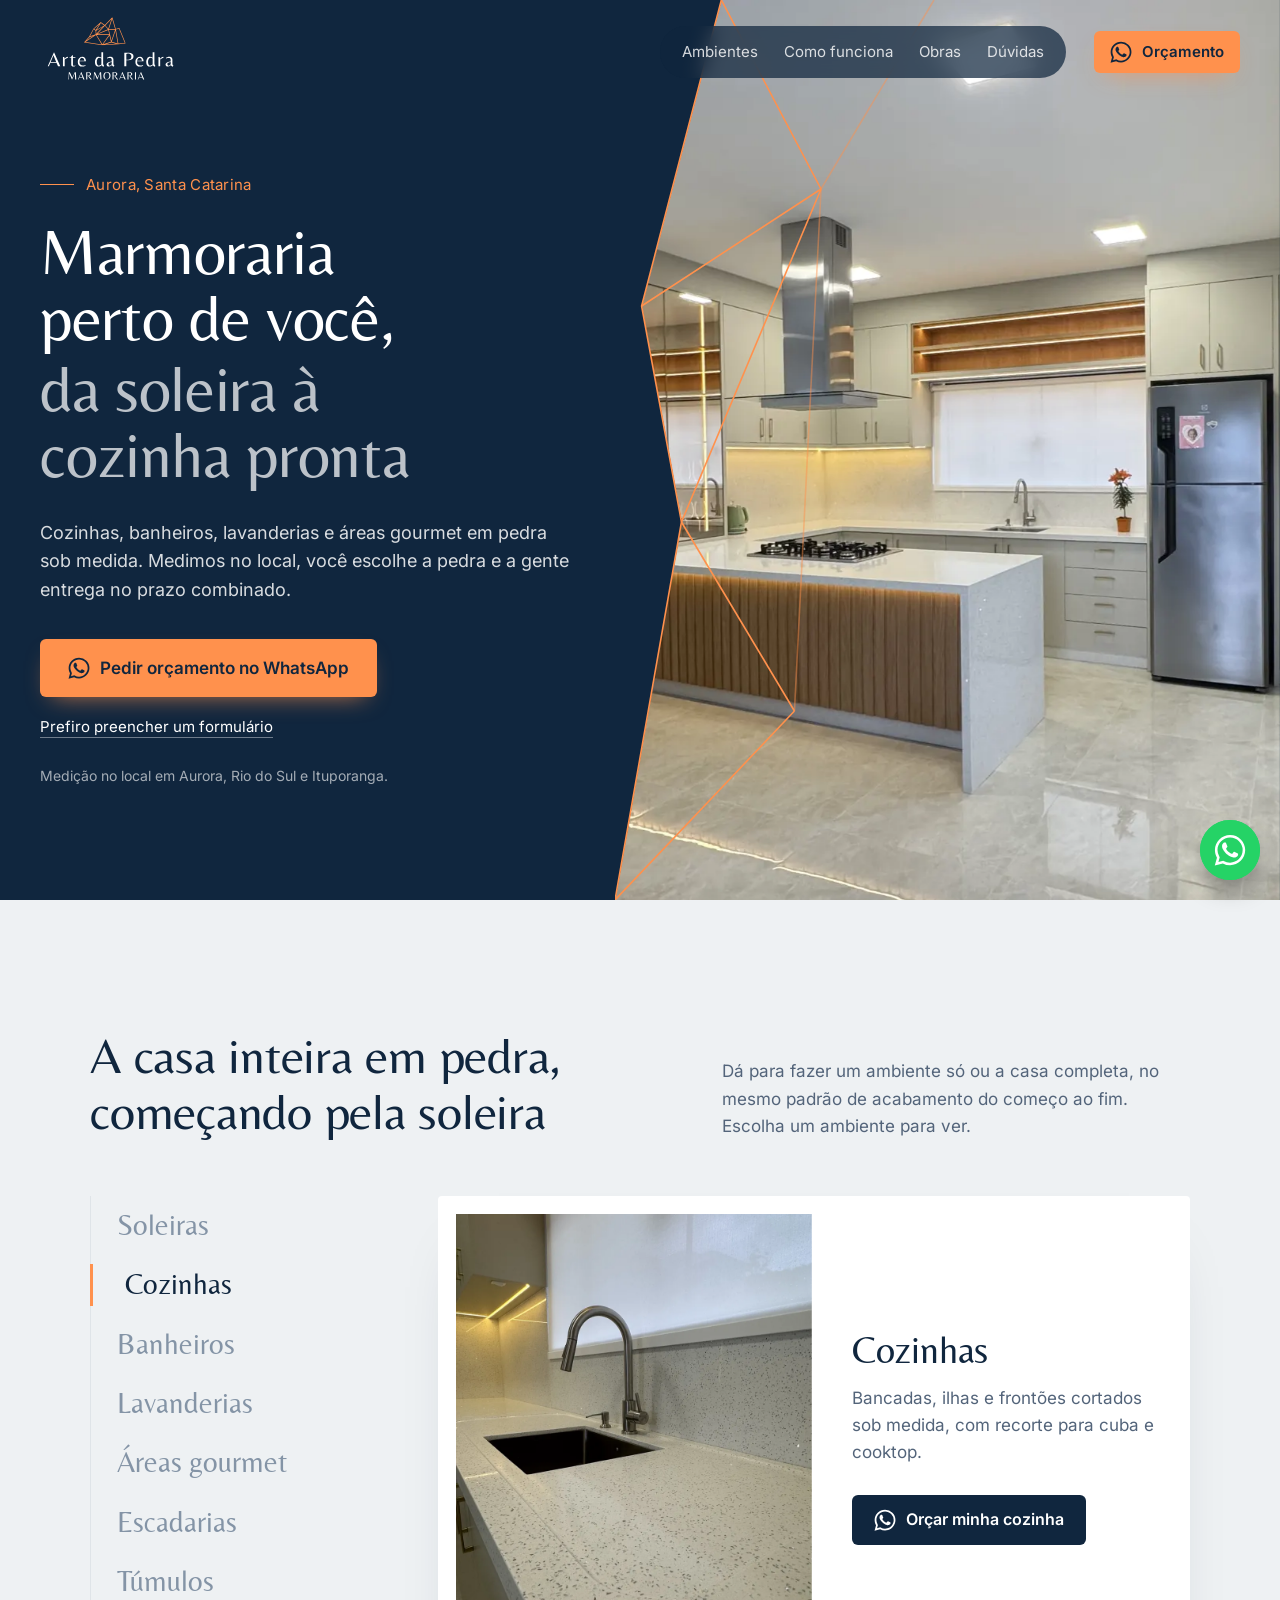
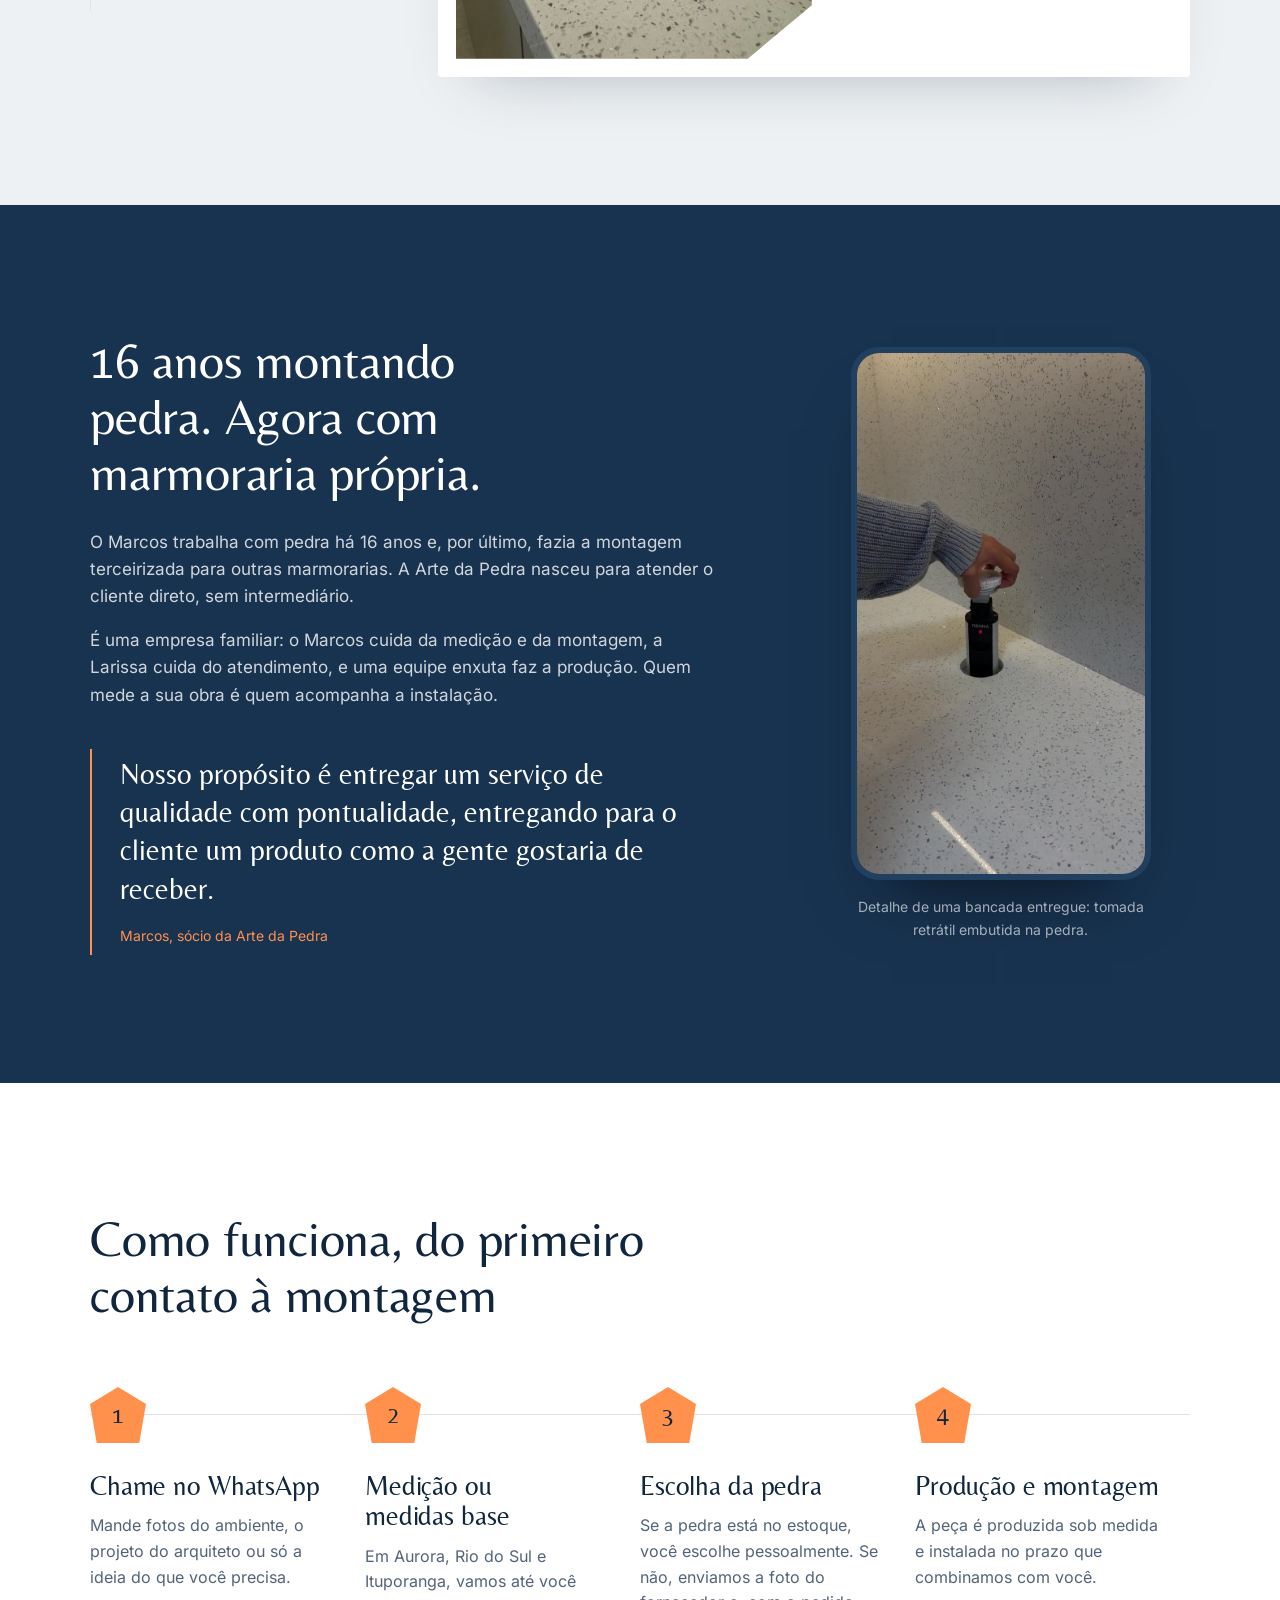
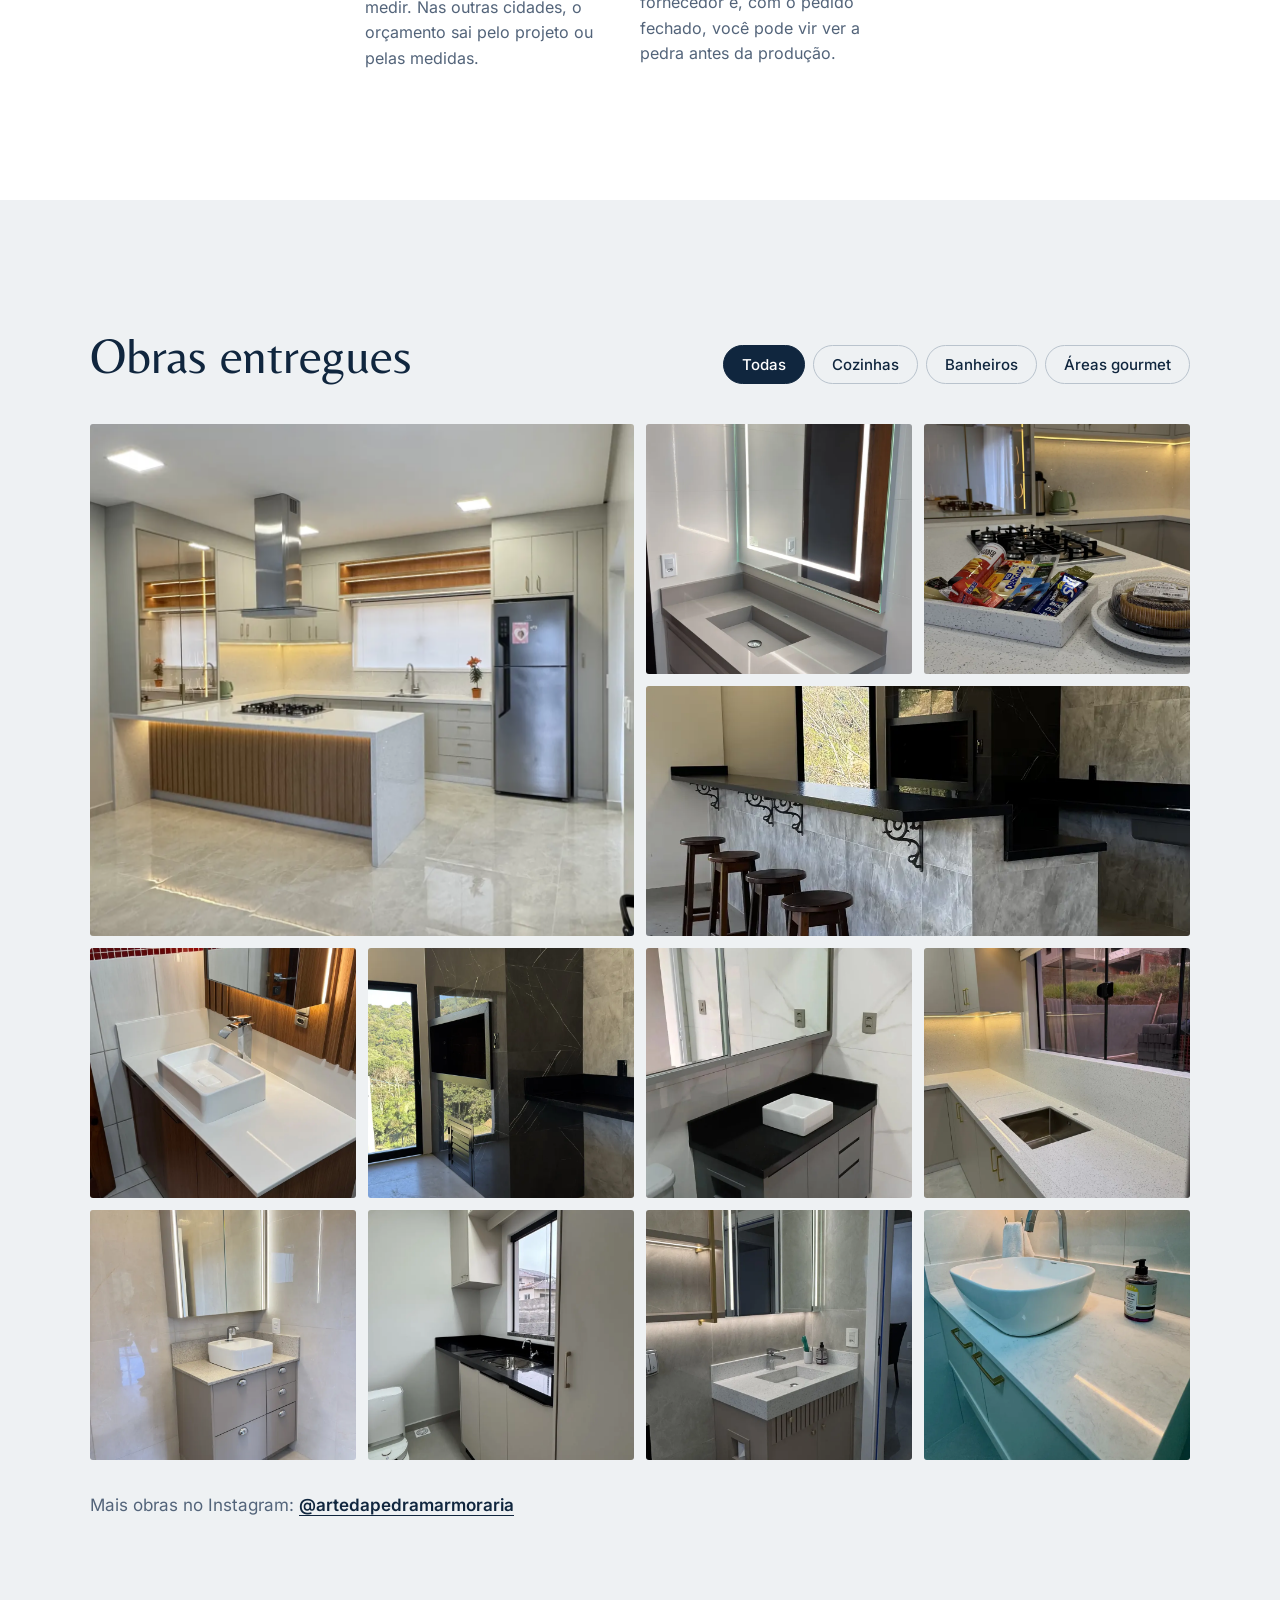
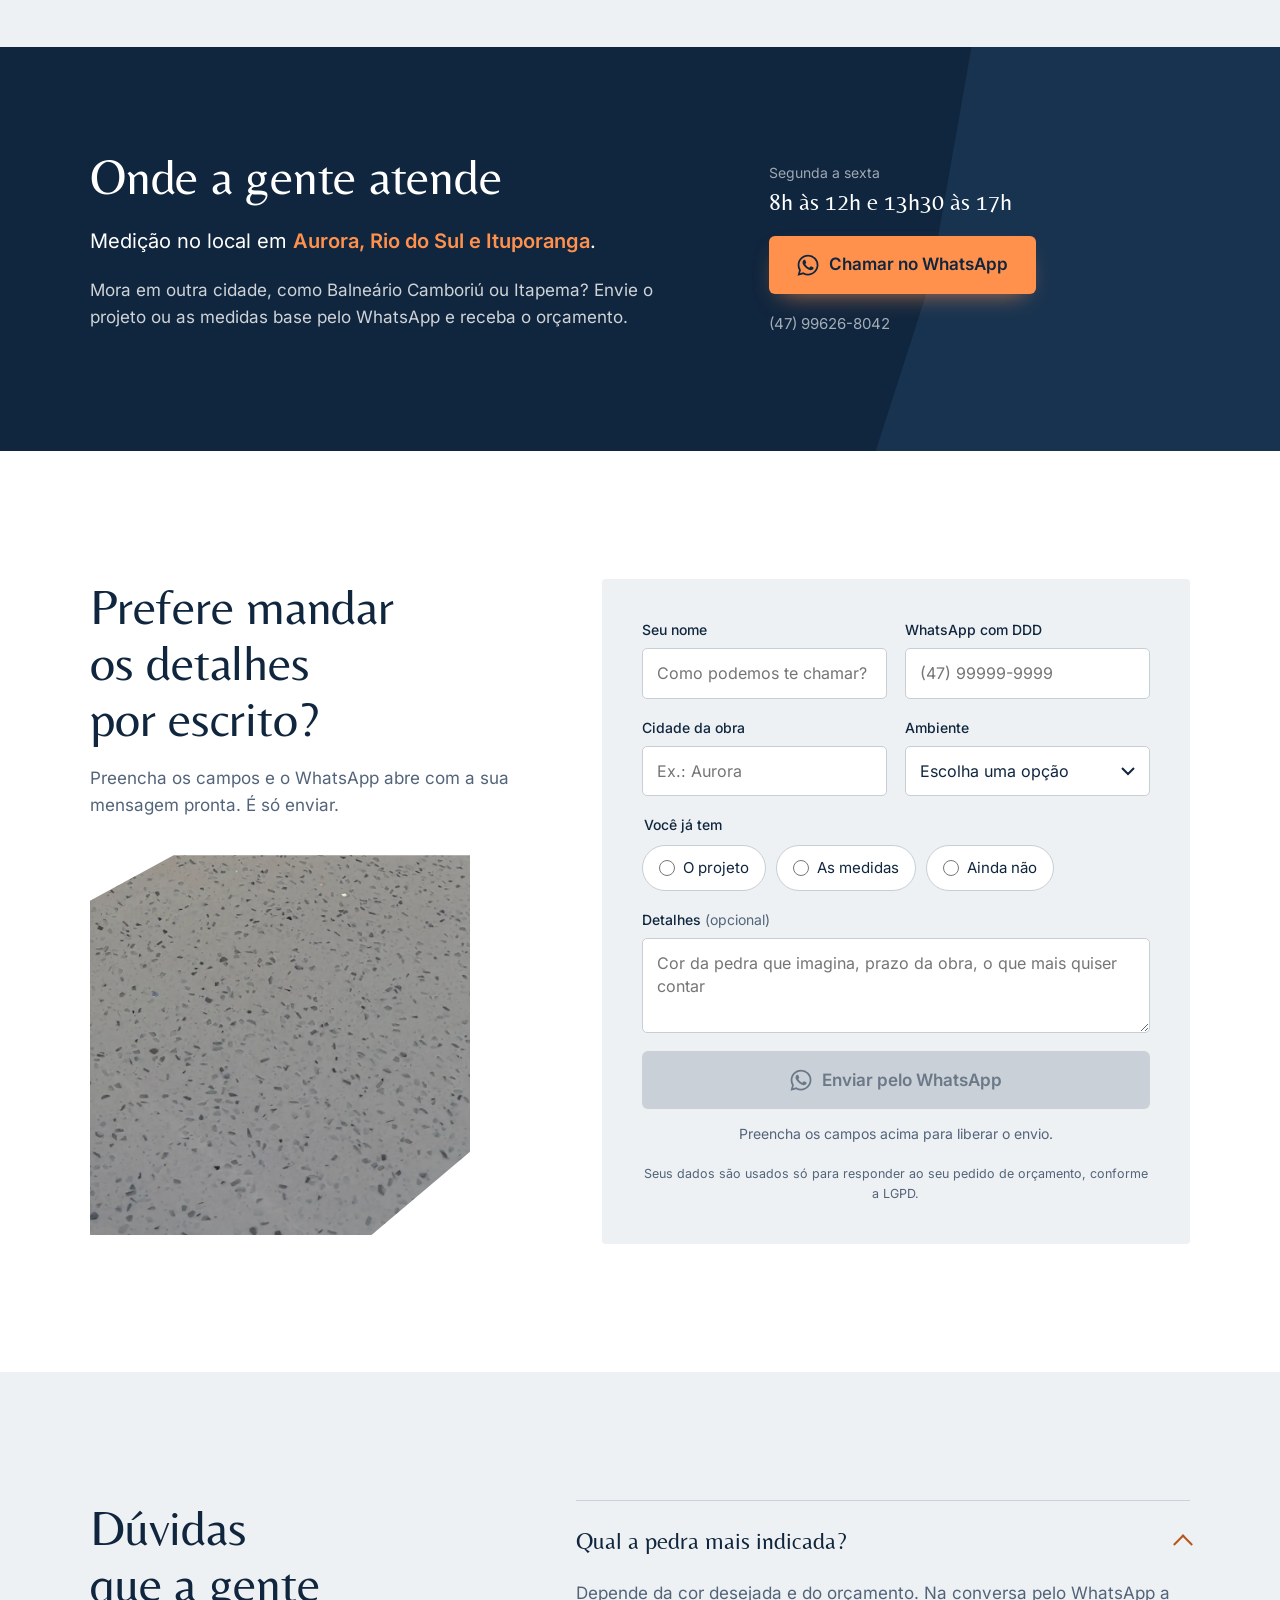
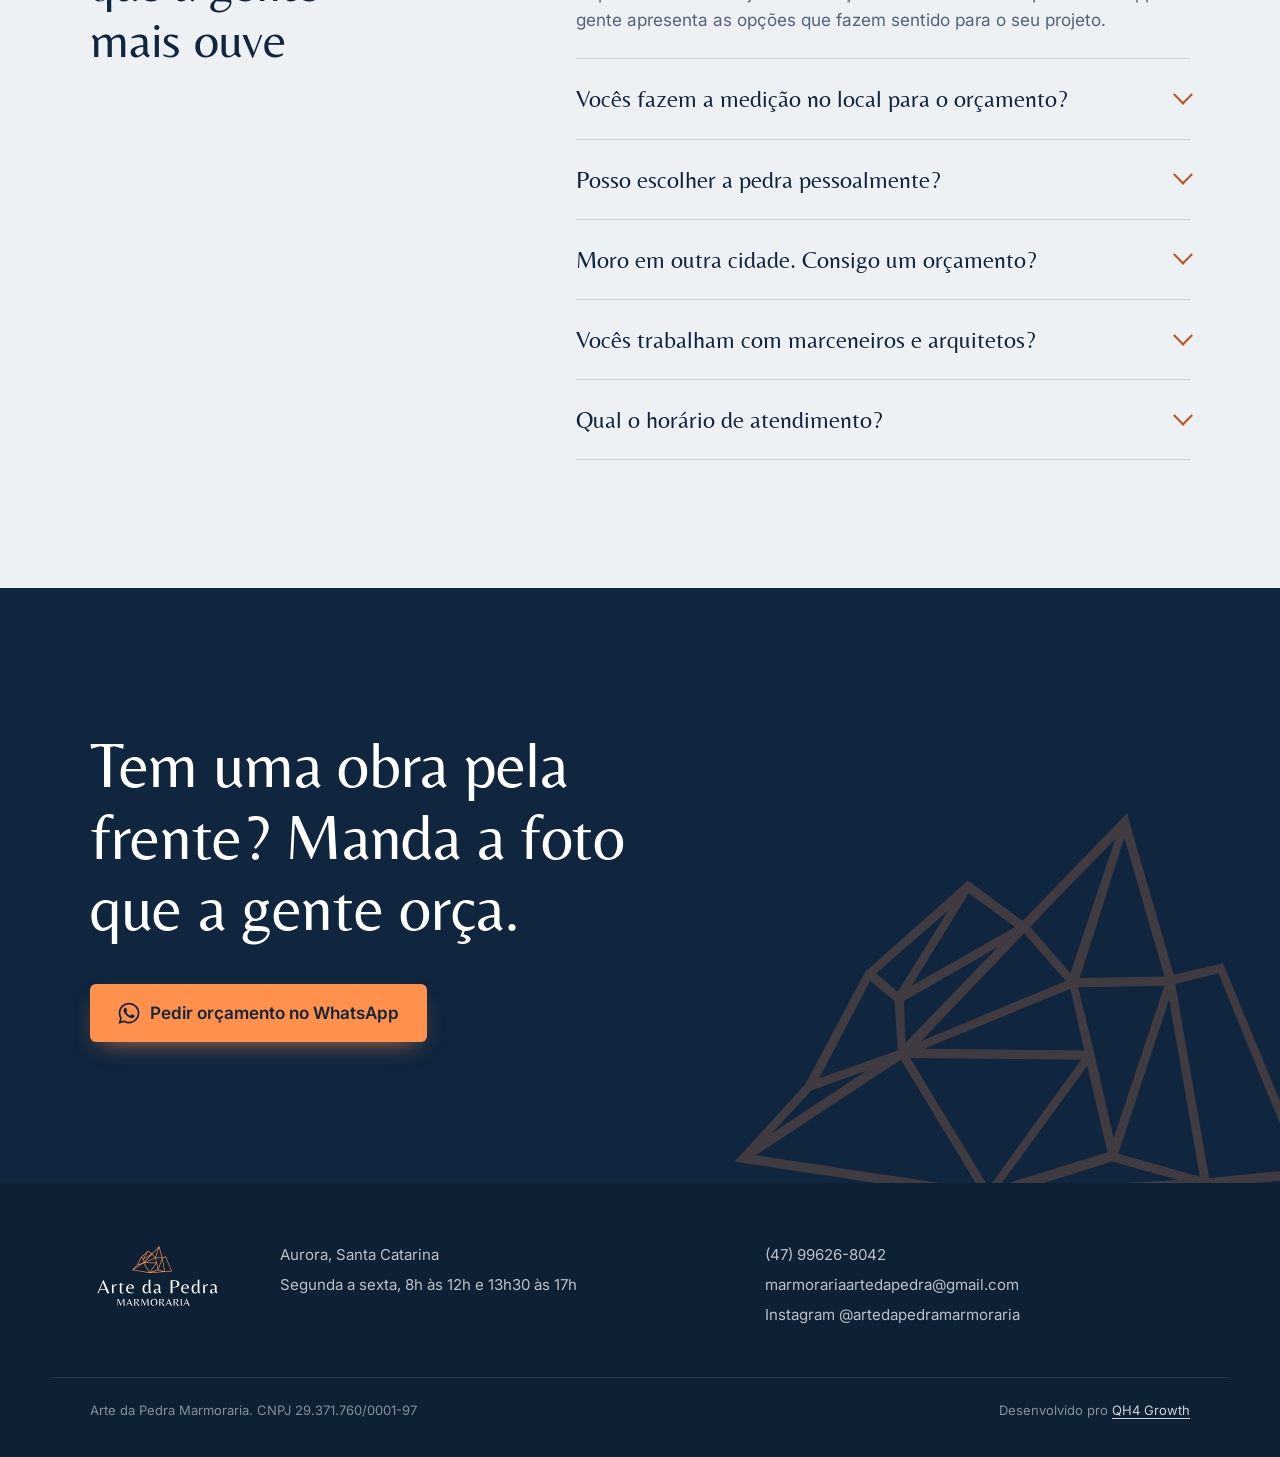
==== commit 466547eb: "Corrige hero desconfigurado em telas largas e instala GTM-KSGFVNRW - hero__copy: o max-width de 680p" ====
--- a/index.html
+++ b/index.html
@@ -2,6 +2,13 @@
 <html lang="pt-BR">
 <head>
 <meta charset="utf-8">
+<!-- Google Tag Manager -->
+<script>(function(w,d,s,l,i){w[l]=w[l]||[];w[l].push({'gtm.start':
+new Date().getTime(),event:'gtm.js'});var f=d.getElementsByTagName(s)[0],
+j=d.createElement(s),dl=l!='dataLayer'?'&l='+l:'';j.async=true;j.src=
+'https://www.googletagmanager.com/gtm.js?id='+i+dl;f.parentNode.insertBefore(j,f);
+})(window,document,'script','dataLayer','GTM-KSGFVNRW');</script>
+<!-- End Google Tag Manager -->
 <meta name="viewport" content="width=device-width, initial-scale=1, viewport-fit=cover">
 <title>Marmoraria em Aurora SC | Arte da Pedra Marmoraria</title>
 <meta name="description" content="Marmoraria perto de você em Aurora (SC): cozinhas, banheiros, lavanderias, áreas gourmet, soleiras e escadas em pedra sob medida. Medição no local em Aurora, Rio do Sul e Ituporanga. Orçamento pelo WhatsApp.">
@@ -33,15 +40,6 @@
 <link rel="preload" href="assets/fonts/belleza-400.woff2" as="font" type="font/woff2" crossorigin>
 <link rel="preload" href="assets/fonts/inter-400.woff2" as="font" type="font/woff2" crossorigin>
 <link rel="stylesheet" href="assets/css/style.css">
-
-<!-- Google Tag Manager: troque GTM-XXXXXXX pelo ID real. Enquanto for o placeholder, nada é carregado. -->
-<script>
-  window.dataLayer = window.dataLayer || [];
-  (function(id){
-    if (!id || id.indexOf('XXXX') !== -1) return;
-    (function(w,d,s,l,i){w[l]=w[l]||[];w[l].push({'gtm.start':new Date().getTime(),event:'gtm.js'});var f=d.getElementsByTagName(s)[0],j=d.createElement(s),dl=l!='dataLayer'?'&l='+l:'';j.async=true;j.src='https://www.googletagmanager.com/gtm.js?id='+i+dl;f.parentNode.insertBefore(j,f);})(window,document,'script','dataLayer',id);
-  })('GTM-XXXXXXX');
-</script>
 
 <script type="application/ld+json">
 {
@@ -91,7 +89,10 @@
 </script>
 </head>
 <body>
-<noscript><iframe src="https://www.googletagmanager.com/ns.html?id=GTM-XXXXXXX" height="0" width="0" style="display:none;visibility:hidden" title="GTM"></iframe></noscript>
+<!-- Google Tag Manager (noscript) -->
+<noscript><iframe src="https://www.googletagmanager.com/ns.html?id=GTM-KSGFVNRW"
+height="0" width="0" style="display:none;visibility:hidden"></iframe></noscript>
+<!-- End Google Tag Manager (noscript) -->
 
 <a class="skip" href="#conteudo">Pular para o conteúdo</a>
 
--- a/assets/css/style.css
+++ b/assets/css/style.css
@@ -70,7 +70,8 @@
 
 /* Hero */
 .hero{position:relative;background:var(--navy);color:var(--white);display:grid;grid-template-columns:minmax(0,1fr) minmax(0,1.08fr);min-height:min(100svh, 900px);overflow:hidden}
-.hero__copy{align-self:center;padding:150px var(--gut) 90px max(var(--gut), calc((100vw - 1320px)/2 + var(--gut)));position:relative;z-index:2;max-width:680px}
+.hero__copy{align-self:center;padding:150px var(--gut) 90px max(var(--gut), calc((100vw - 1320px)/2 + var(--gut)));position:relative;z-index:2;min-width:0}
+.hero__copy > *{max-width:600px}
 .hero__place{color:var(--orange);font-size:15px;letter-spacing:.02em;margin-bottom:22px;display:flex;align-items:center;gap:12px}
 .hero__place::before{content:"";width:34px;height:1px;background:var(--orange)}
 .hero__title{font-size:clamp(40px, 5vw, 70px);line-height:1.04}
@@ -278,7 +279,8 @@
   .hero__photo{clip-path:polygon(0 0,100% 0,100% 90%,64% 100%,28% 94%,0 100%)}
   .hero__photo img{height:118%}
   .hero__facets{display:none}
-  .hero__copy{padding:34px var(--gut) 64px;max-width:none}
+  .hero__copy{padding:34px var(--gut) 64px}
+  .hero__copy > *{max-width:none}
   .hero__media::after{content:"";position:absolute;inset:0 0 auto 0;height:130px;background:linear-gradient(rgba(16,38,62,.75),transparent);pointer-events:none}
   .topo.is-solid{background:rgba(16,38,62,.97)}
   .rooms__head,.story__grid,.region__grid,.form-sec__grid,.faq__grid{grid-template-columns:1fr}
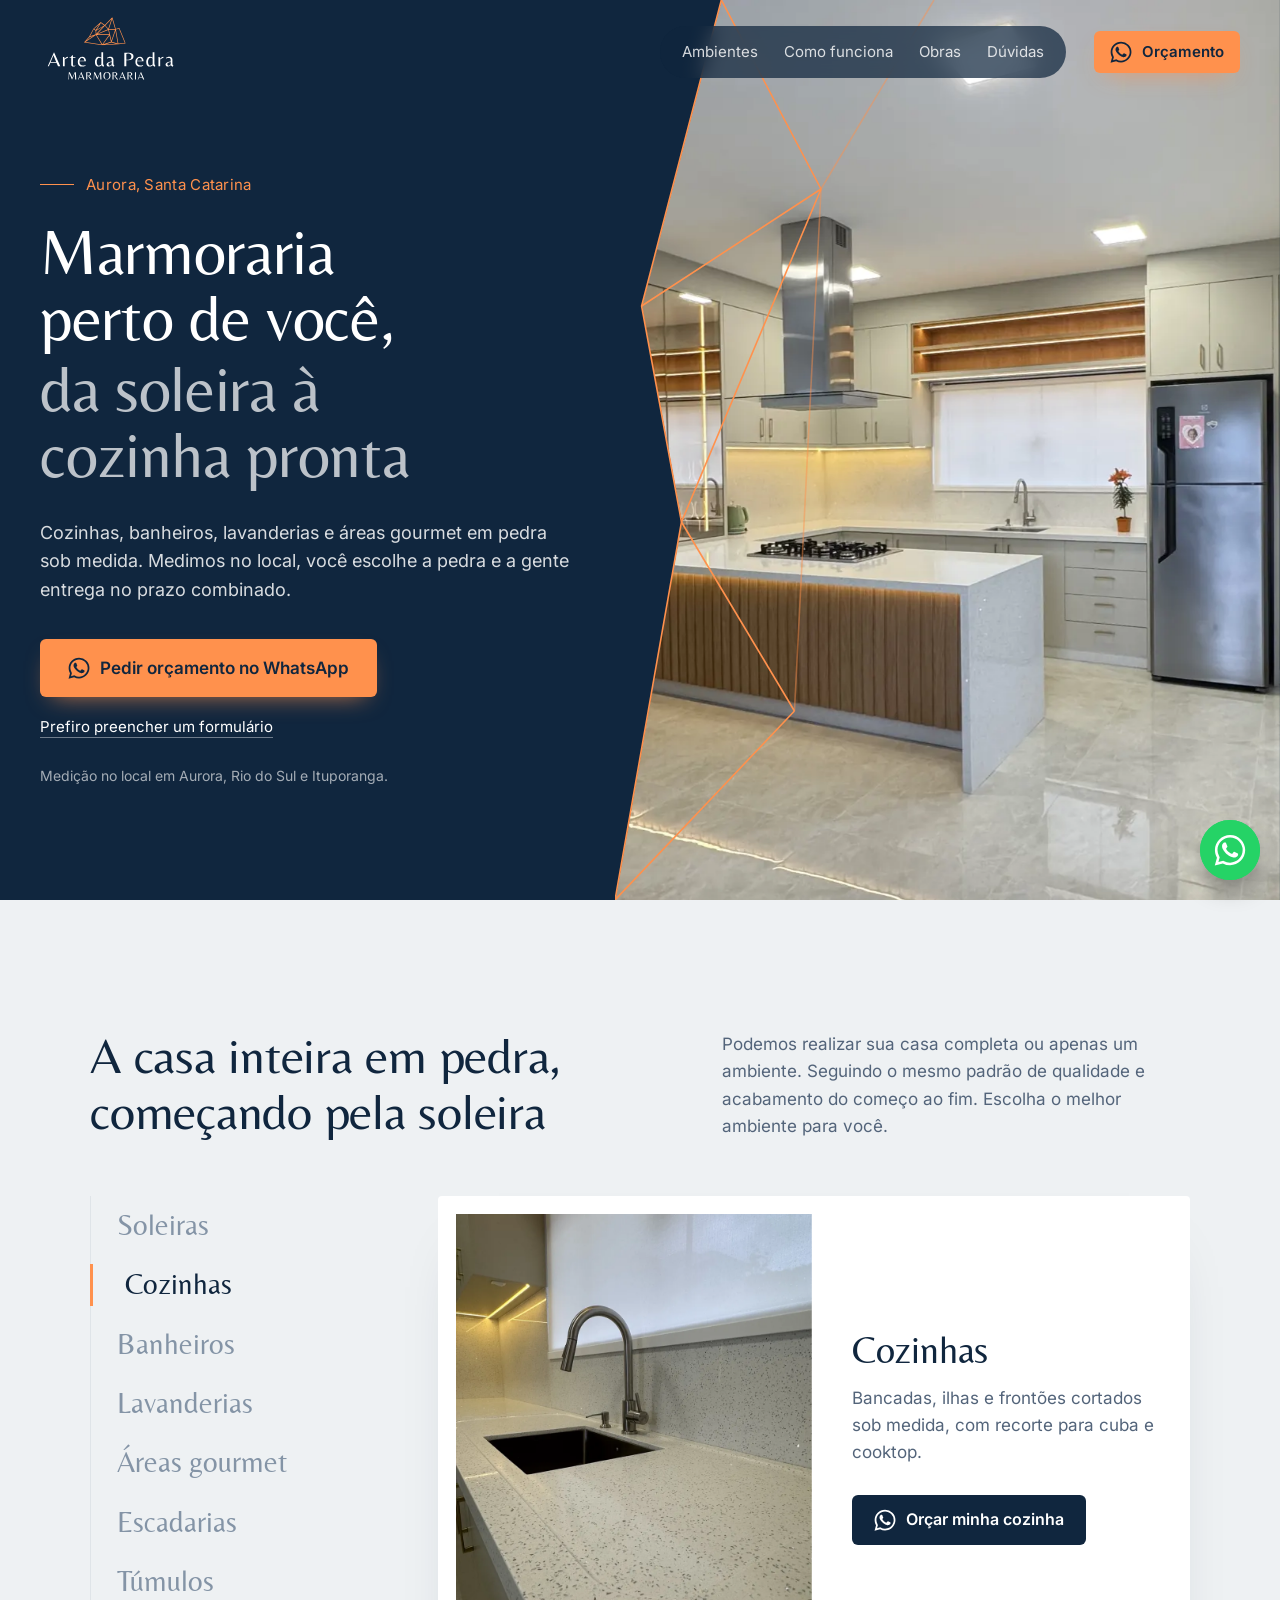
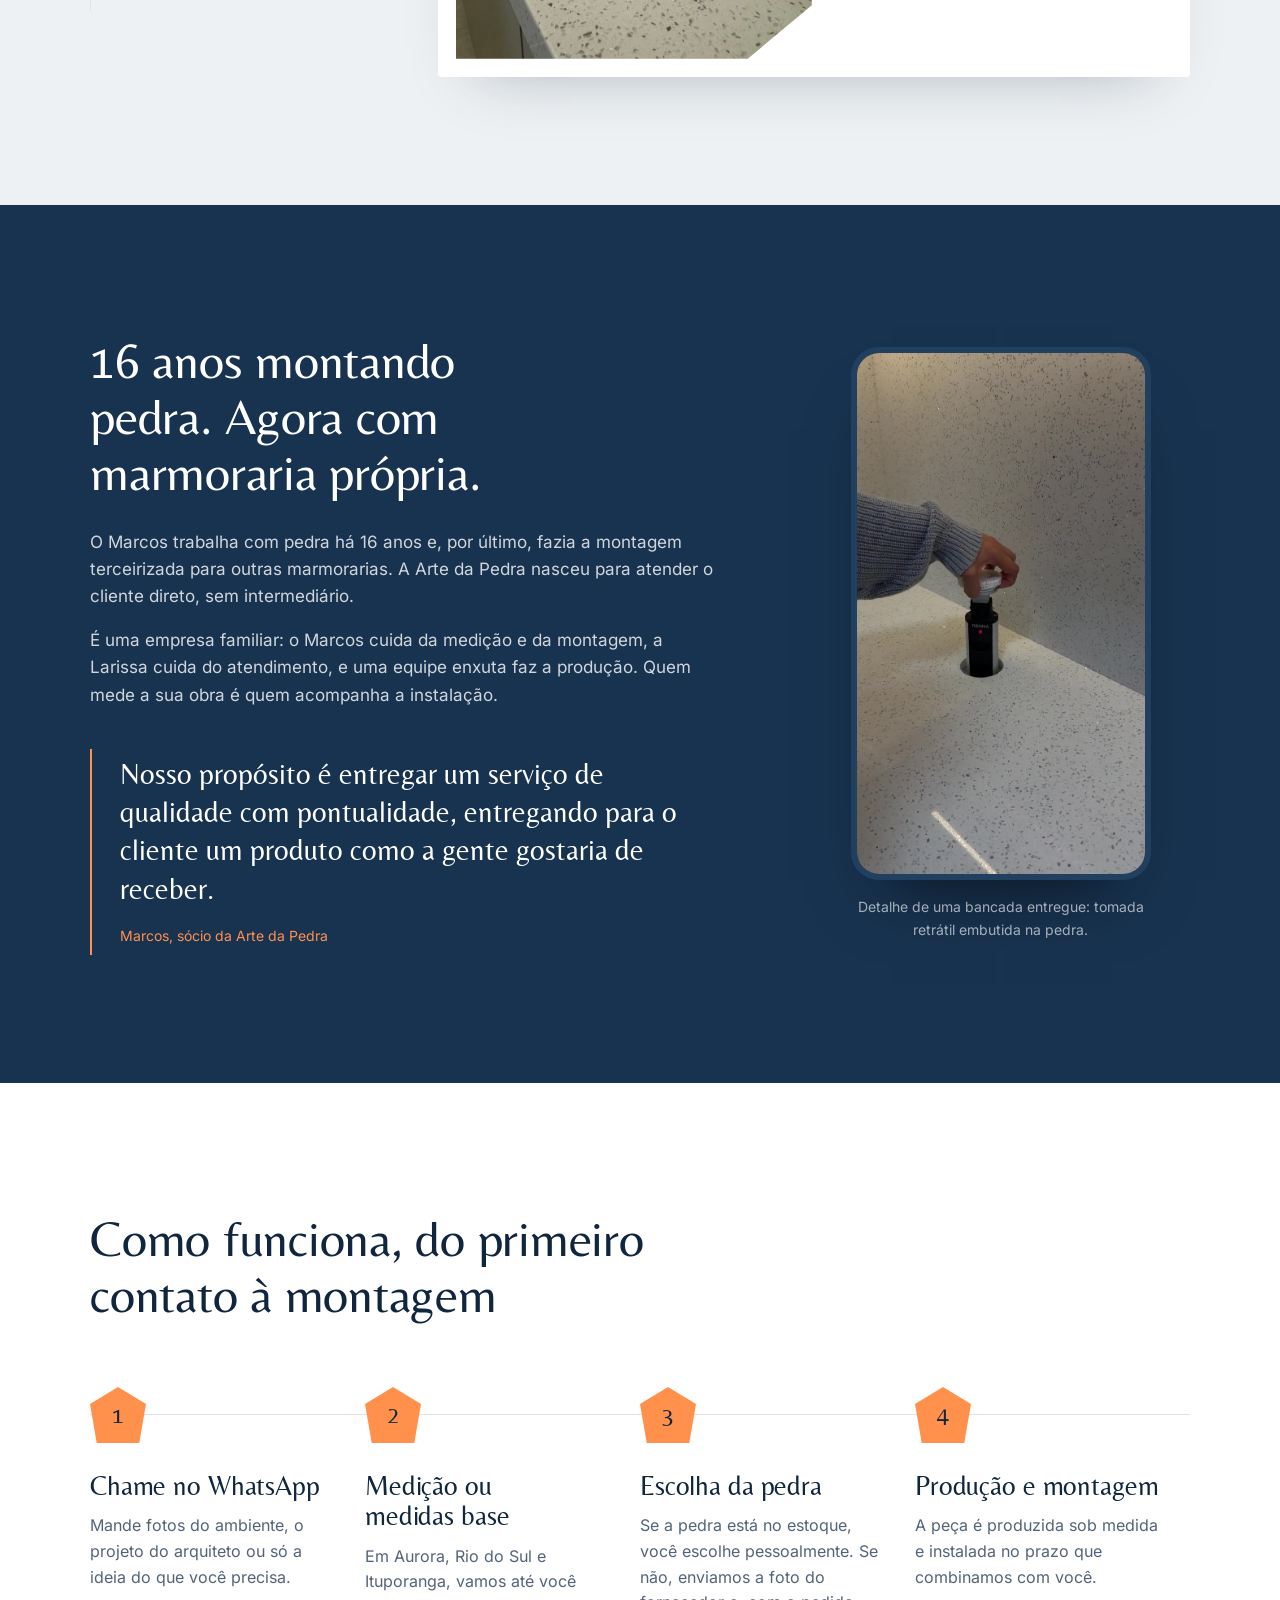
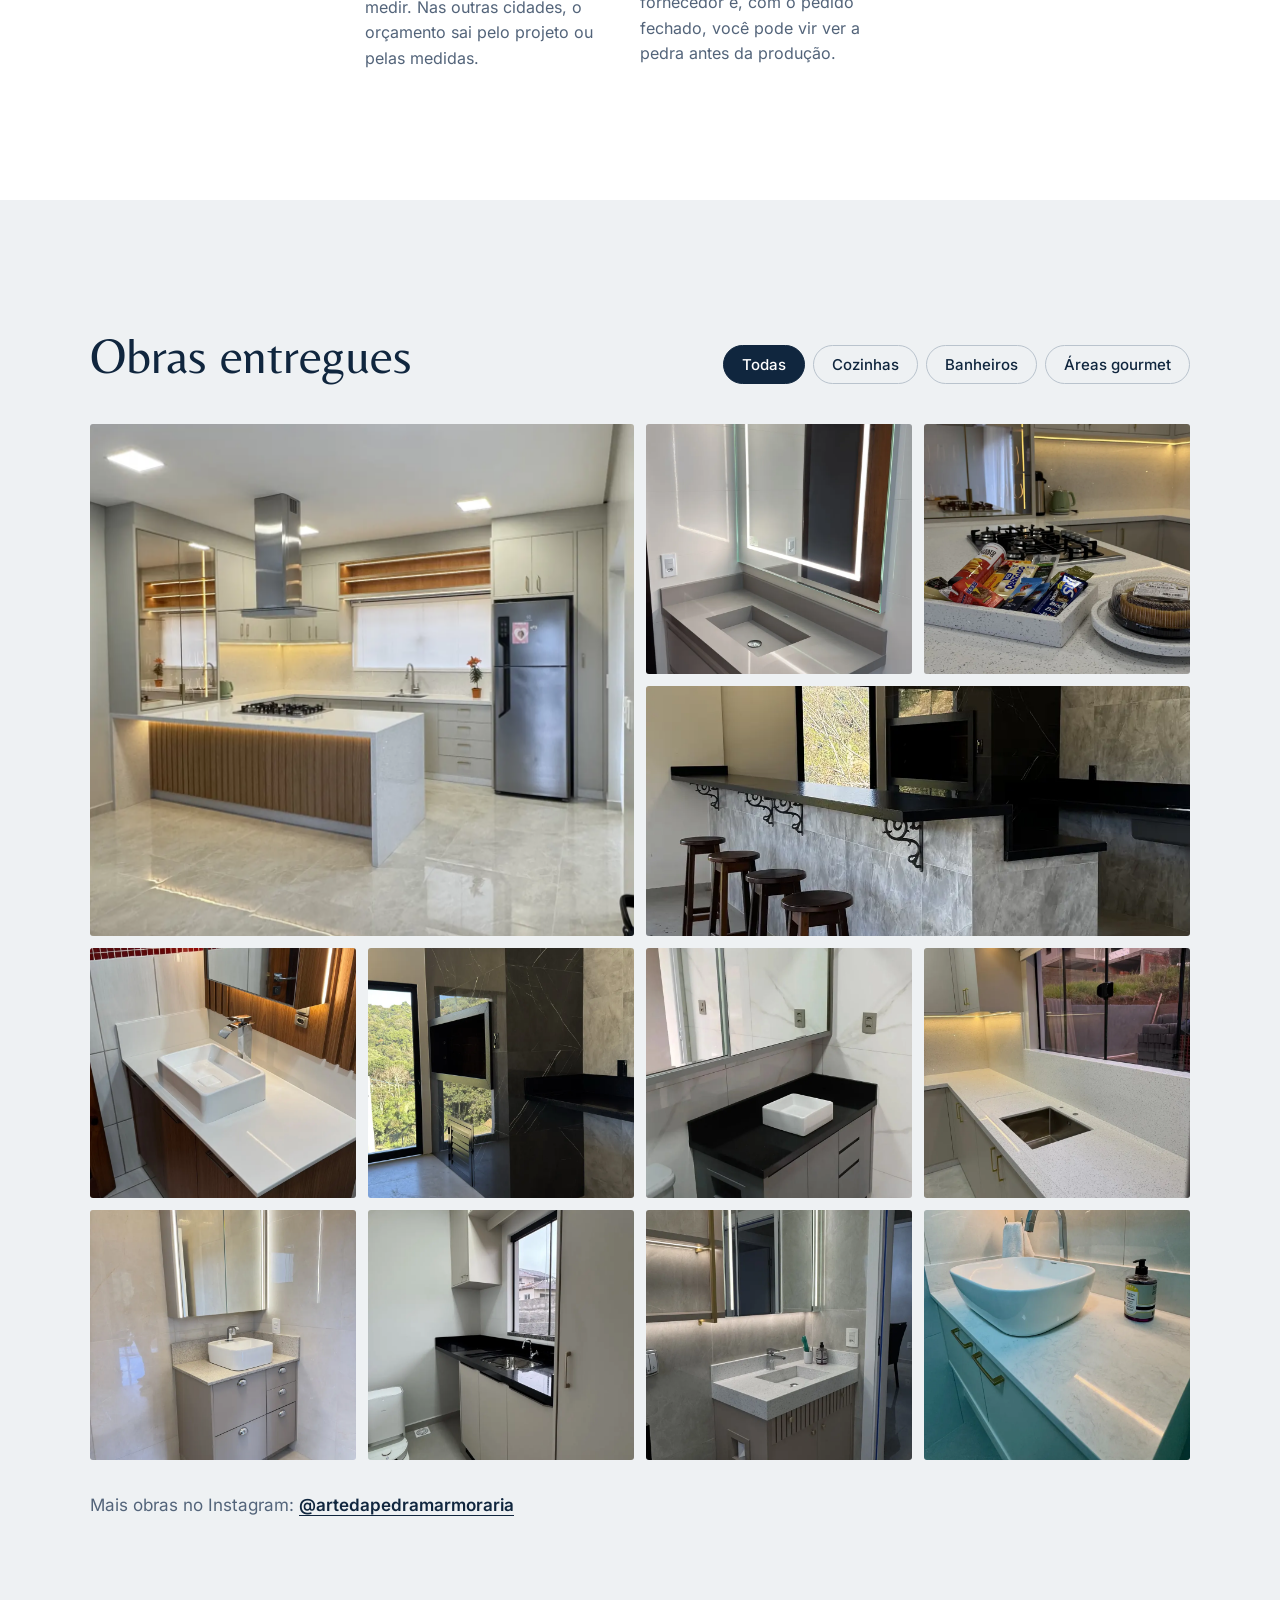
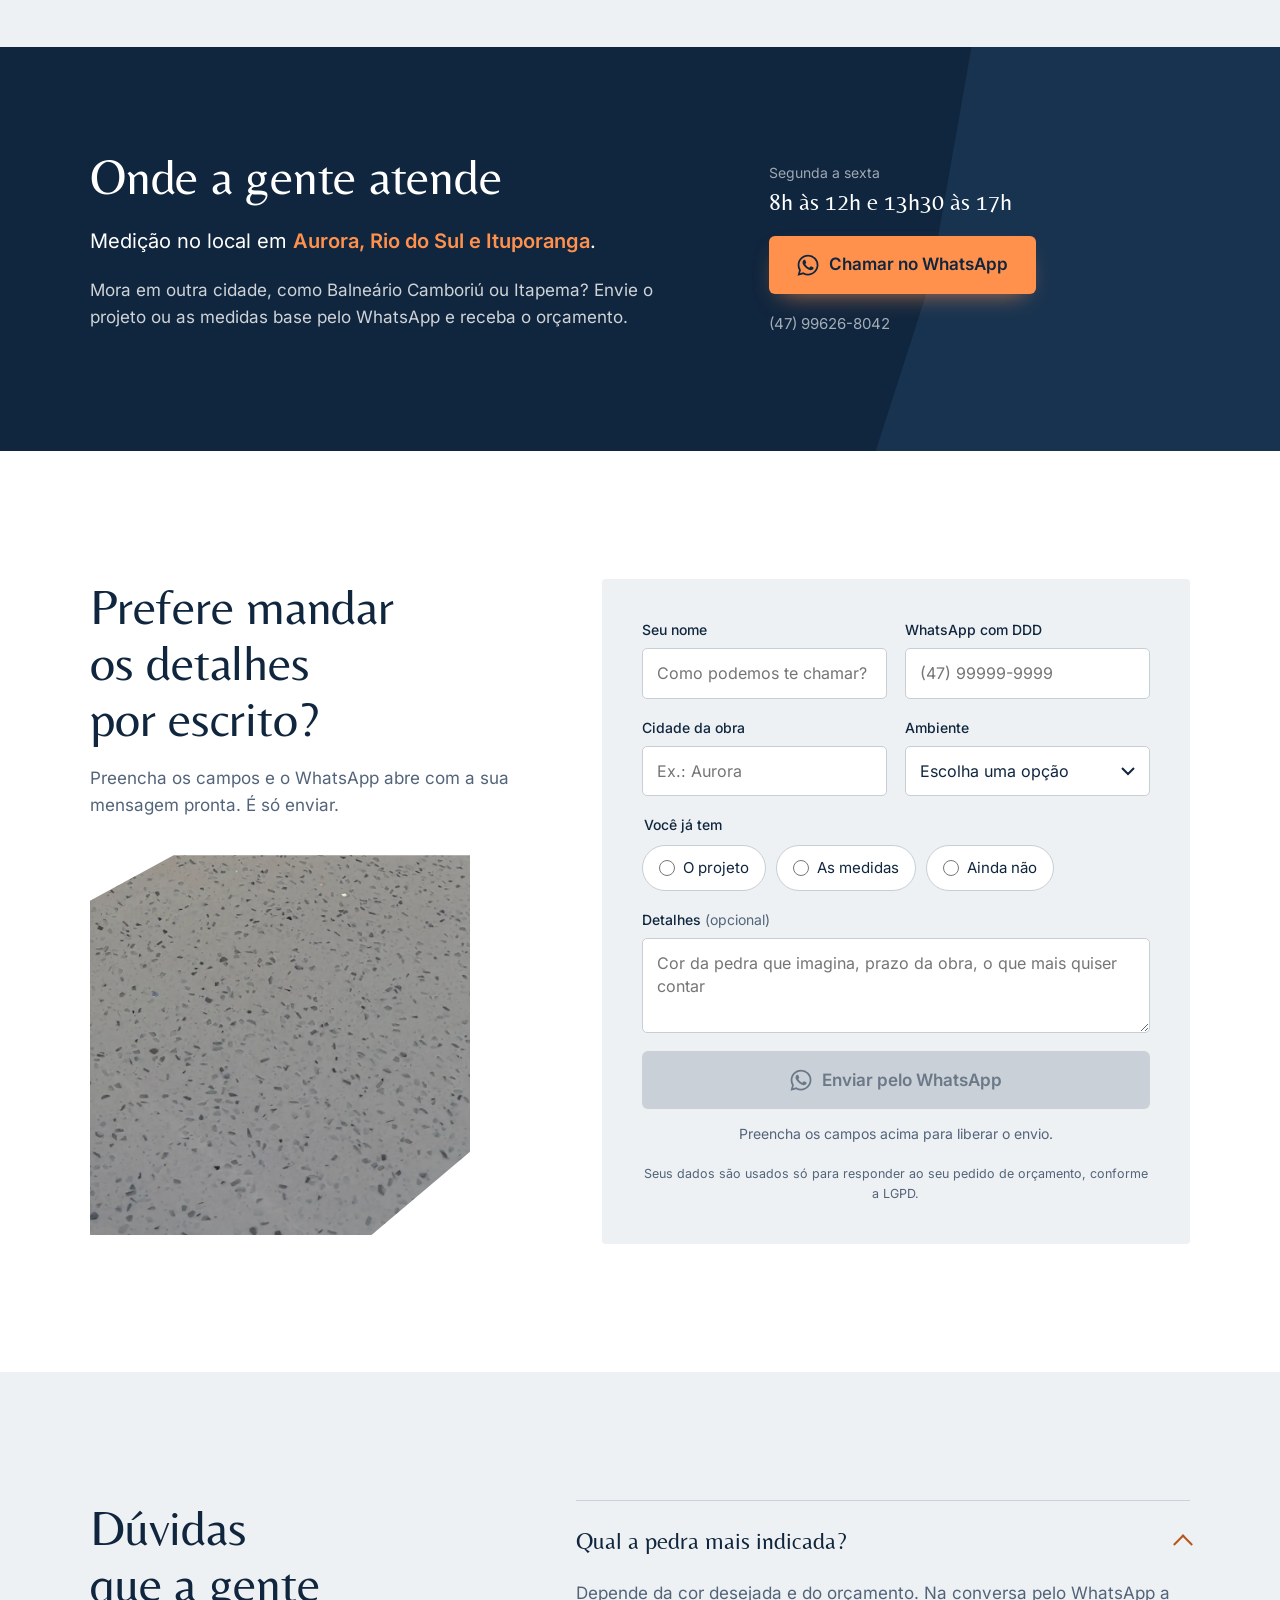
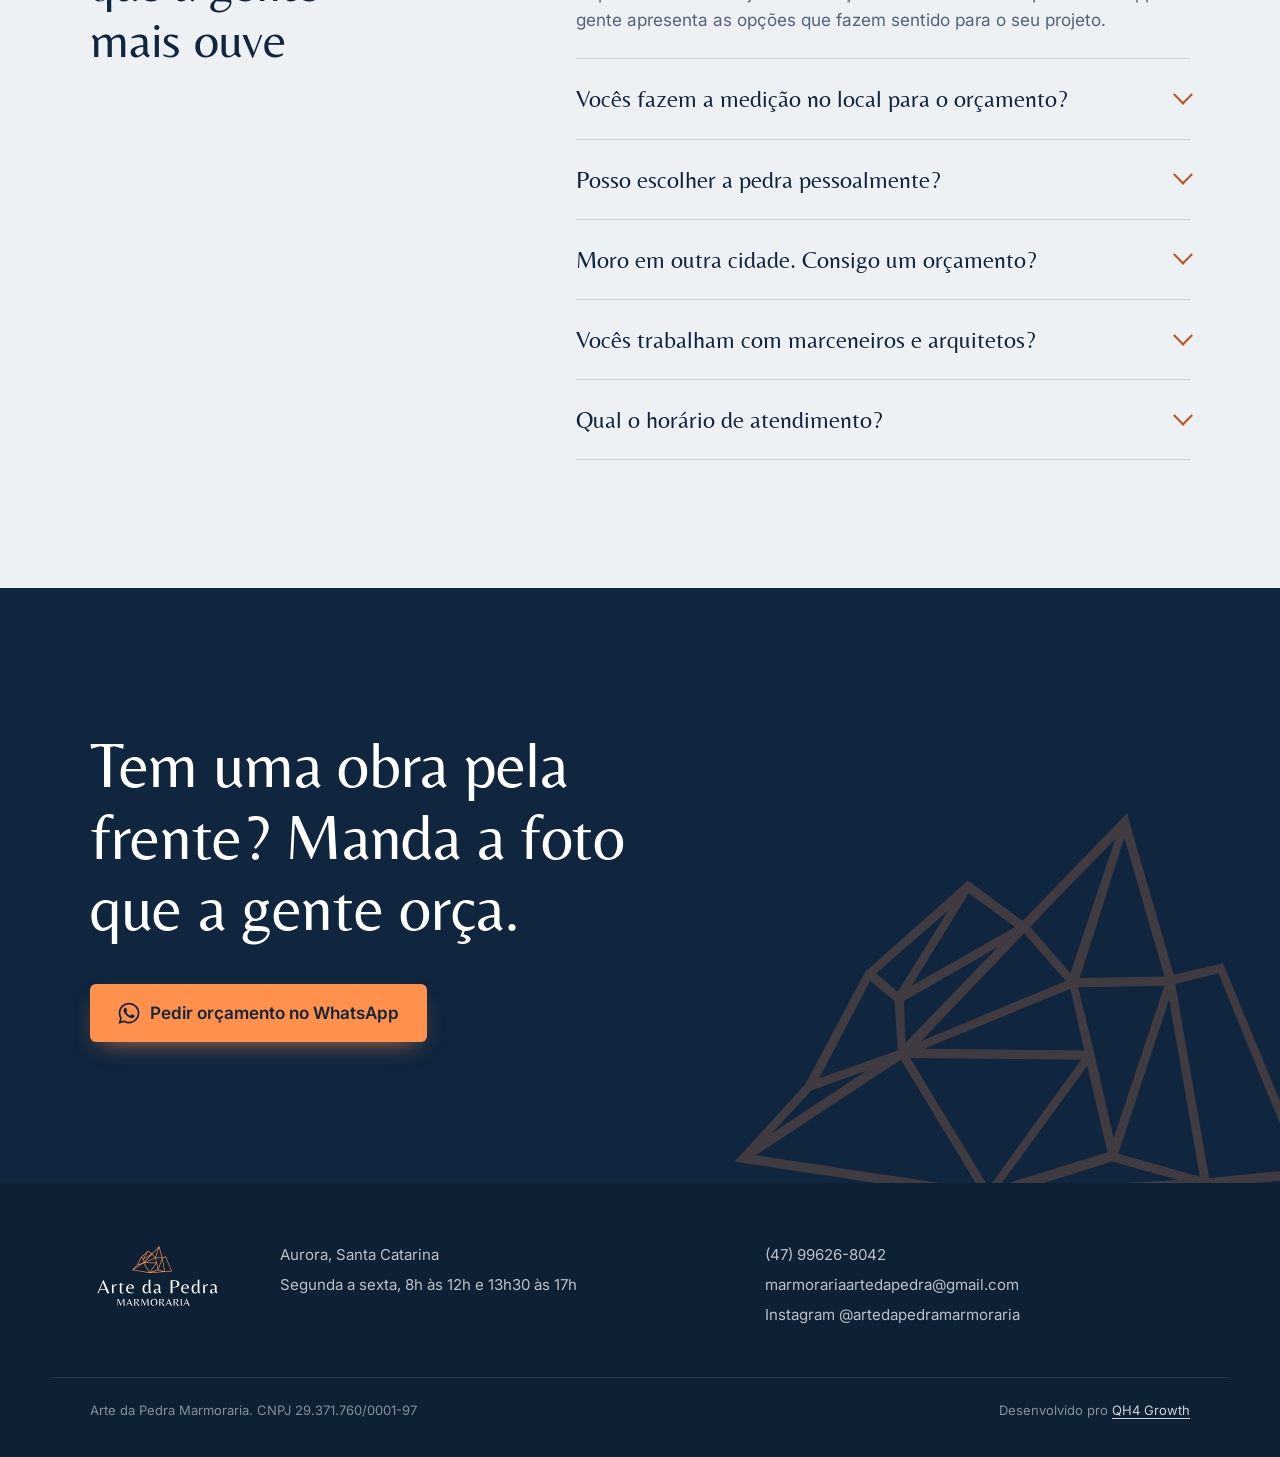
==== commit c37e159c: "Atualiza texto de apoio da seção Ambientes (alteração do cliente) Co-Authored-By: Claude Opus 5.5 <n" ====
--- a/index.html
+++ b/index.html
@@ -155,7 +155,7 @@
     <div class="wrap">
       <div class="rooms__head reveal">
         <h2 id="rooms-title">A casa inteira em pedra, começando pela soleira</h2>
-        <p>Dá para fazer um ambiente só ou a casa completa, no mesmo padrão de acabamento do começo ao fim. Escolha um ambiente para ver.</p>
+        <p>Podemos realizar sua casa completa ou apenas um ambiente. Seguindo o mesmo padrão de qualidade e acabamento do começo ao fim. Escolha o melhor ambiente para você.</p>
       </div>
 
       <div class="rooms__grid">
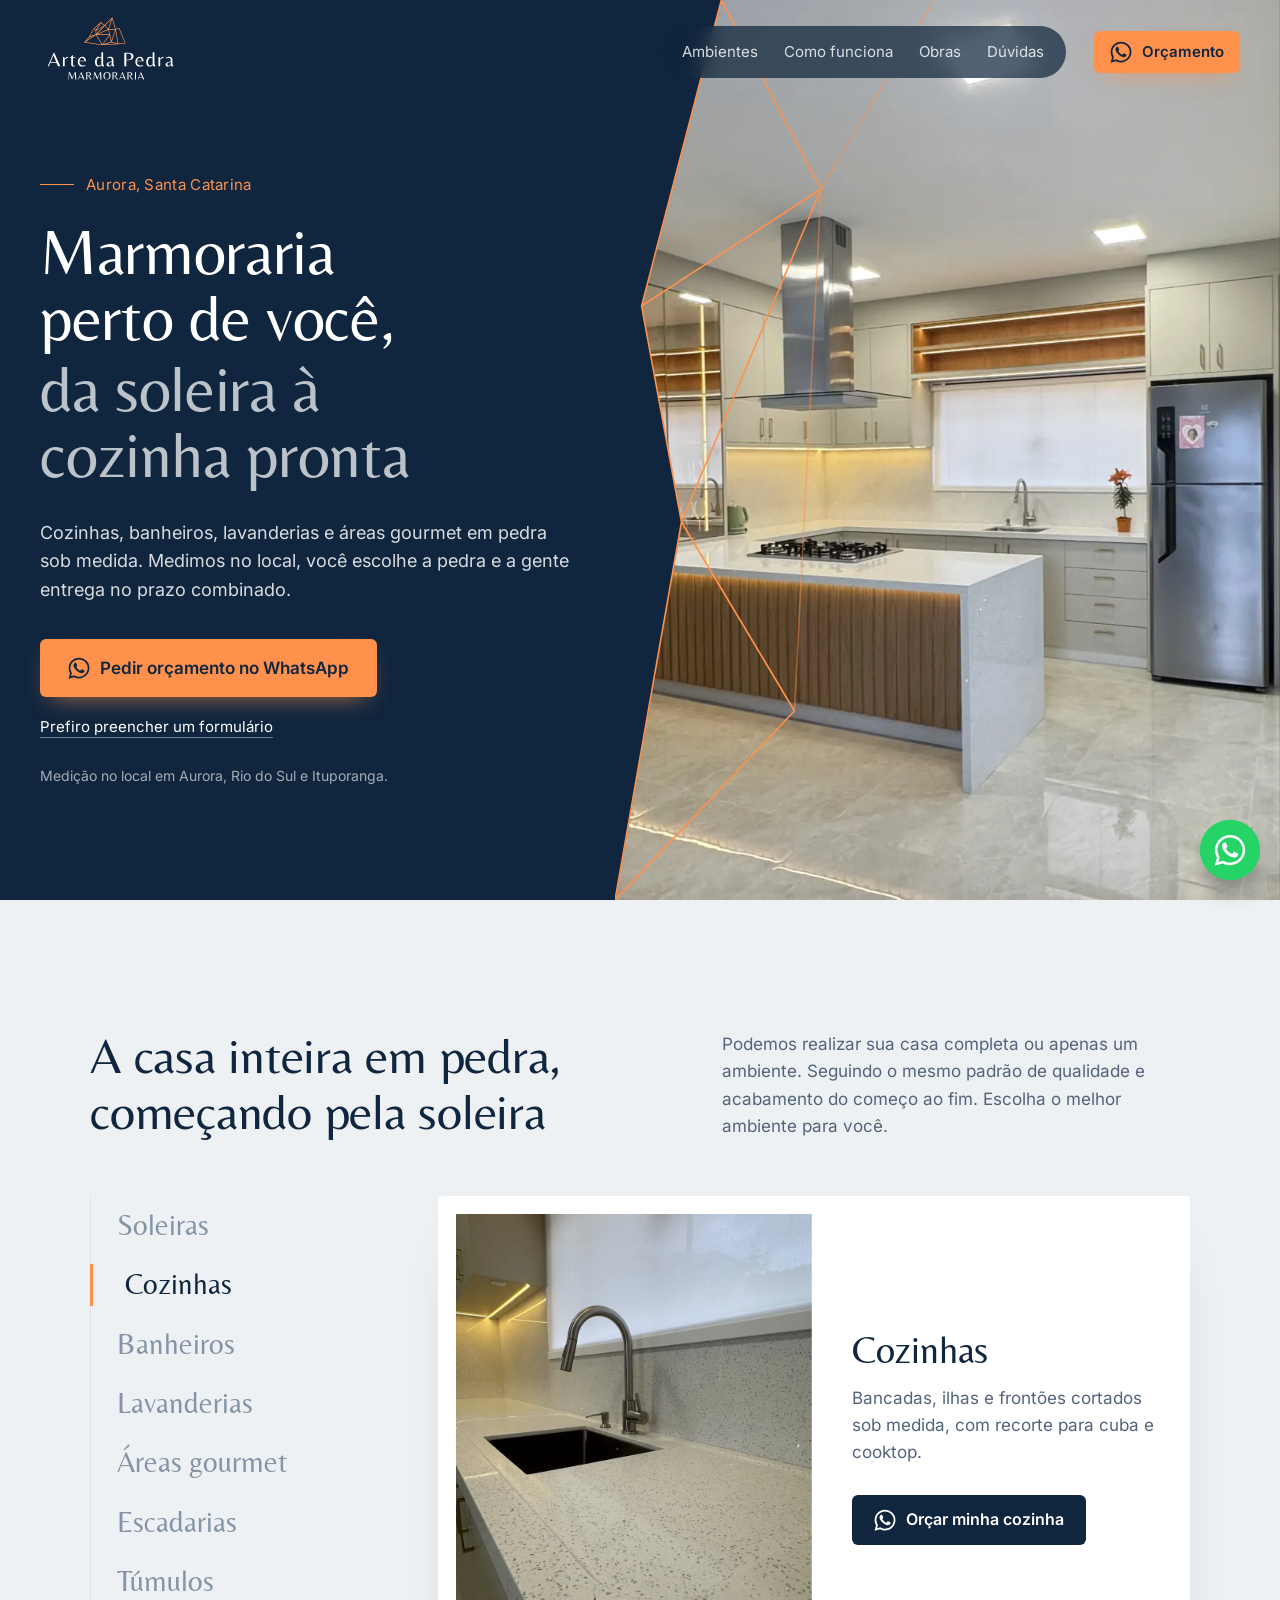
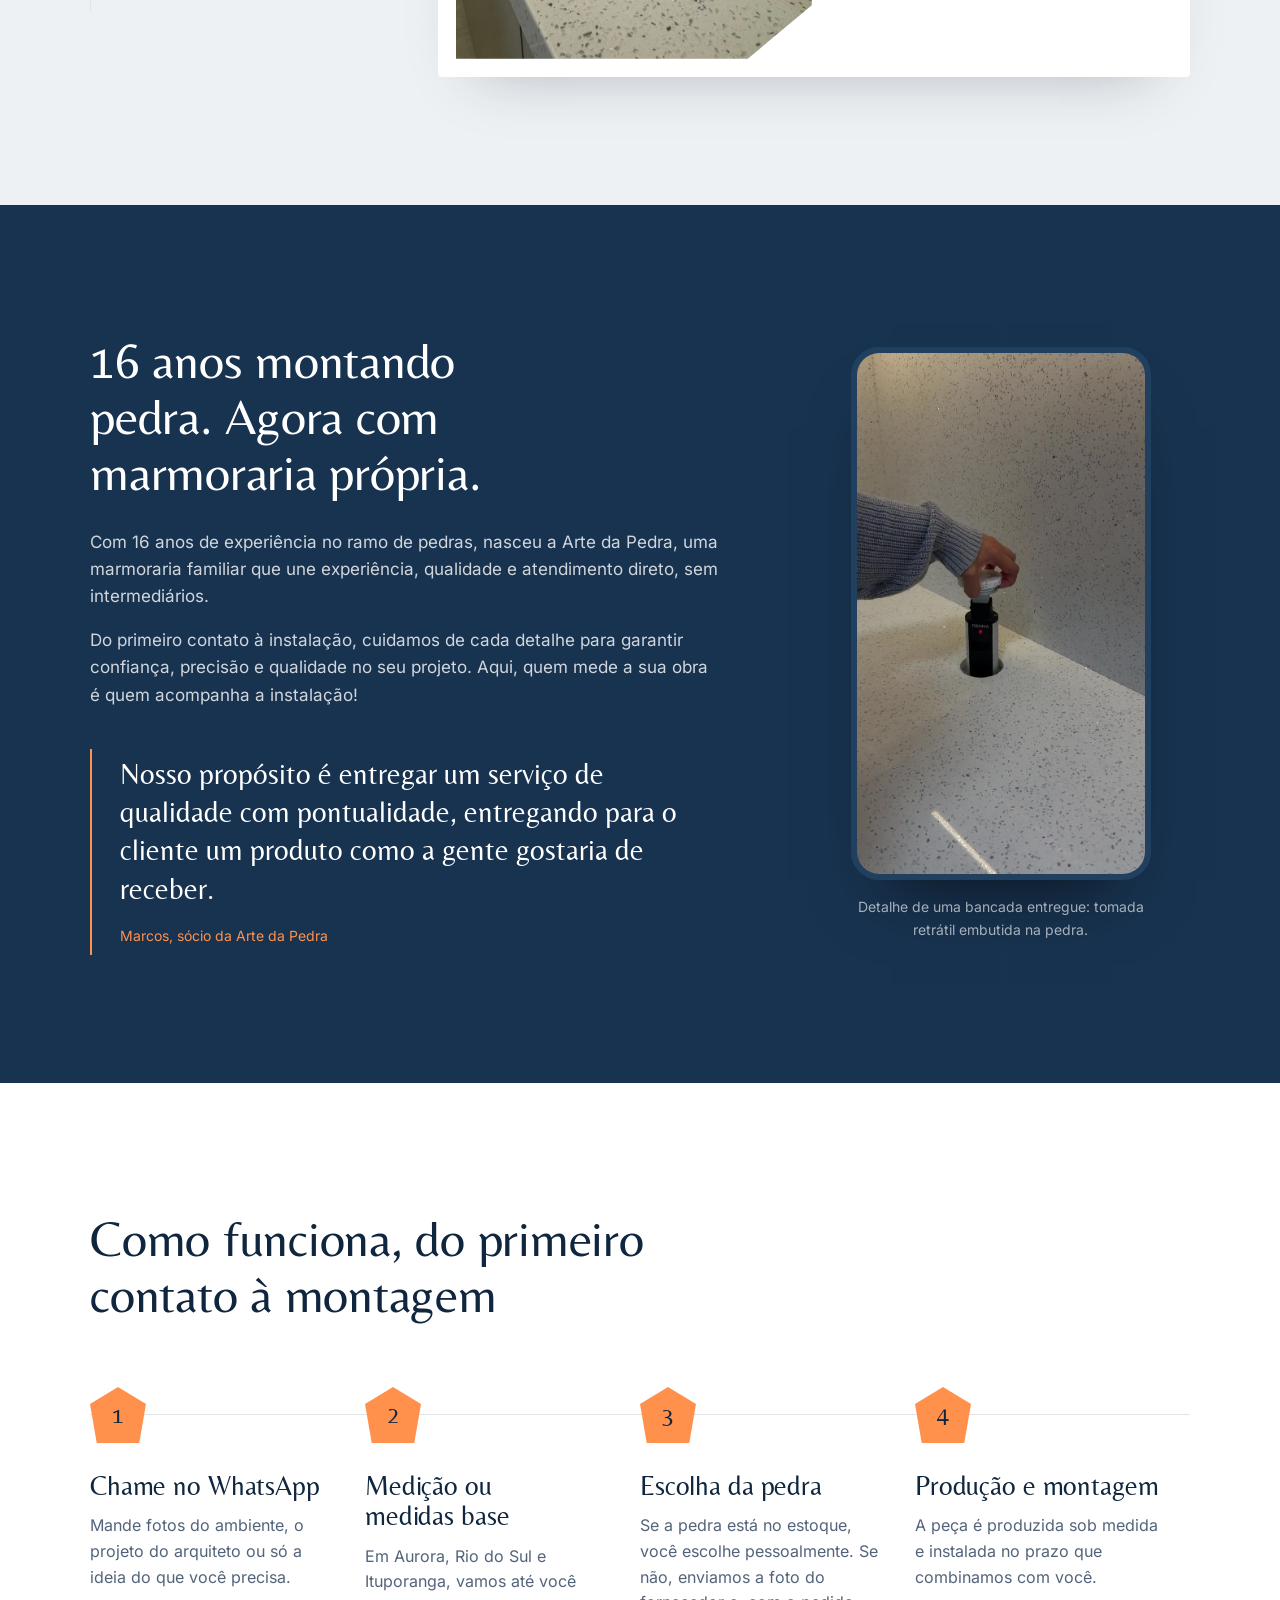
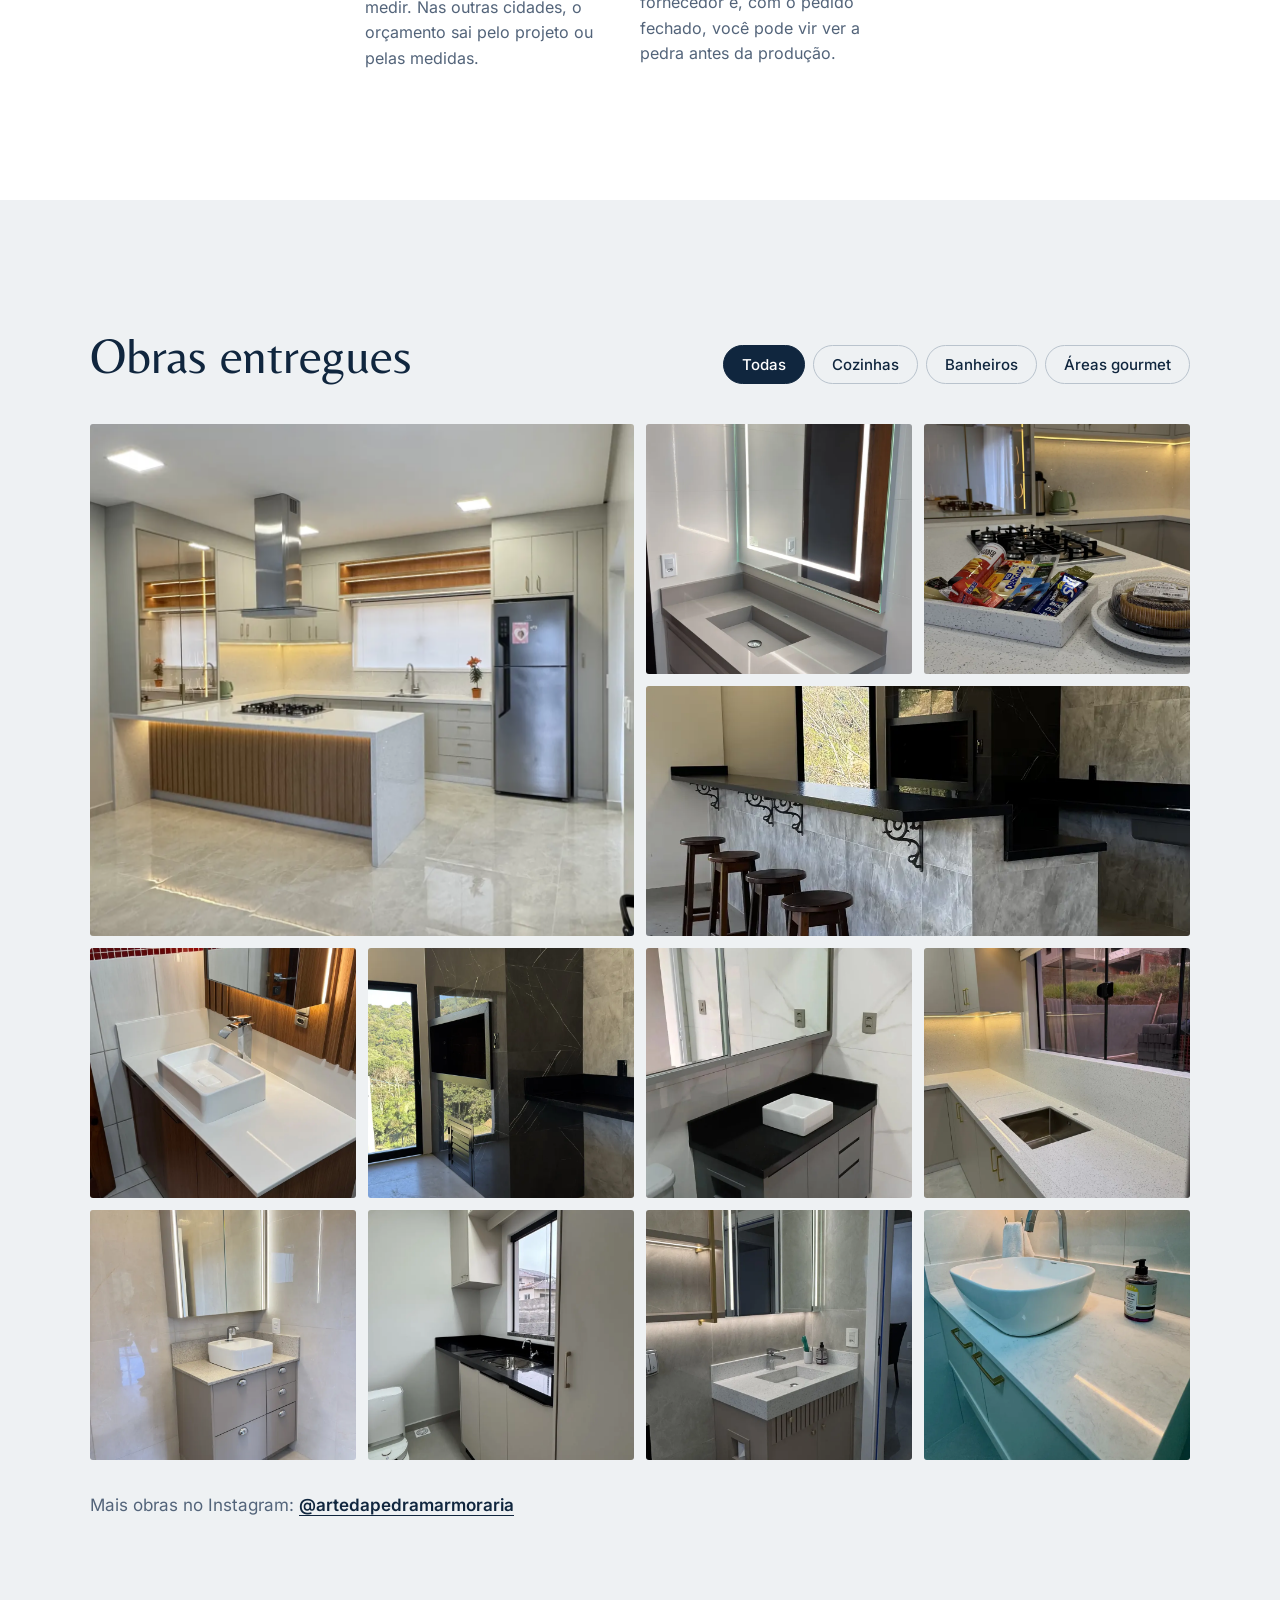
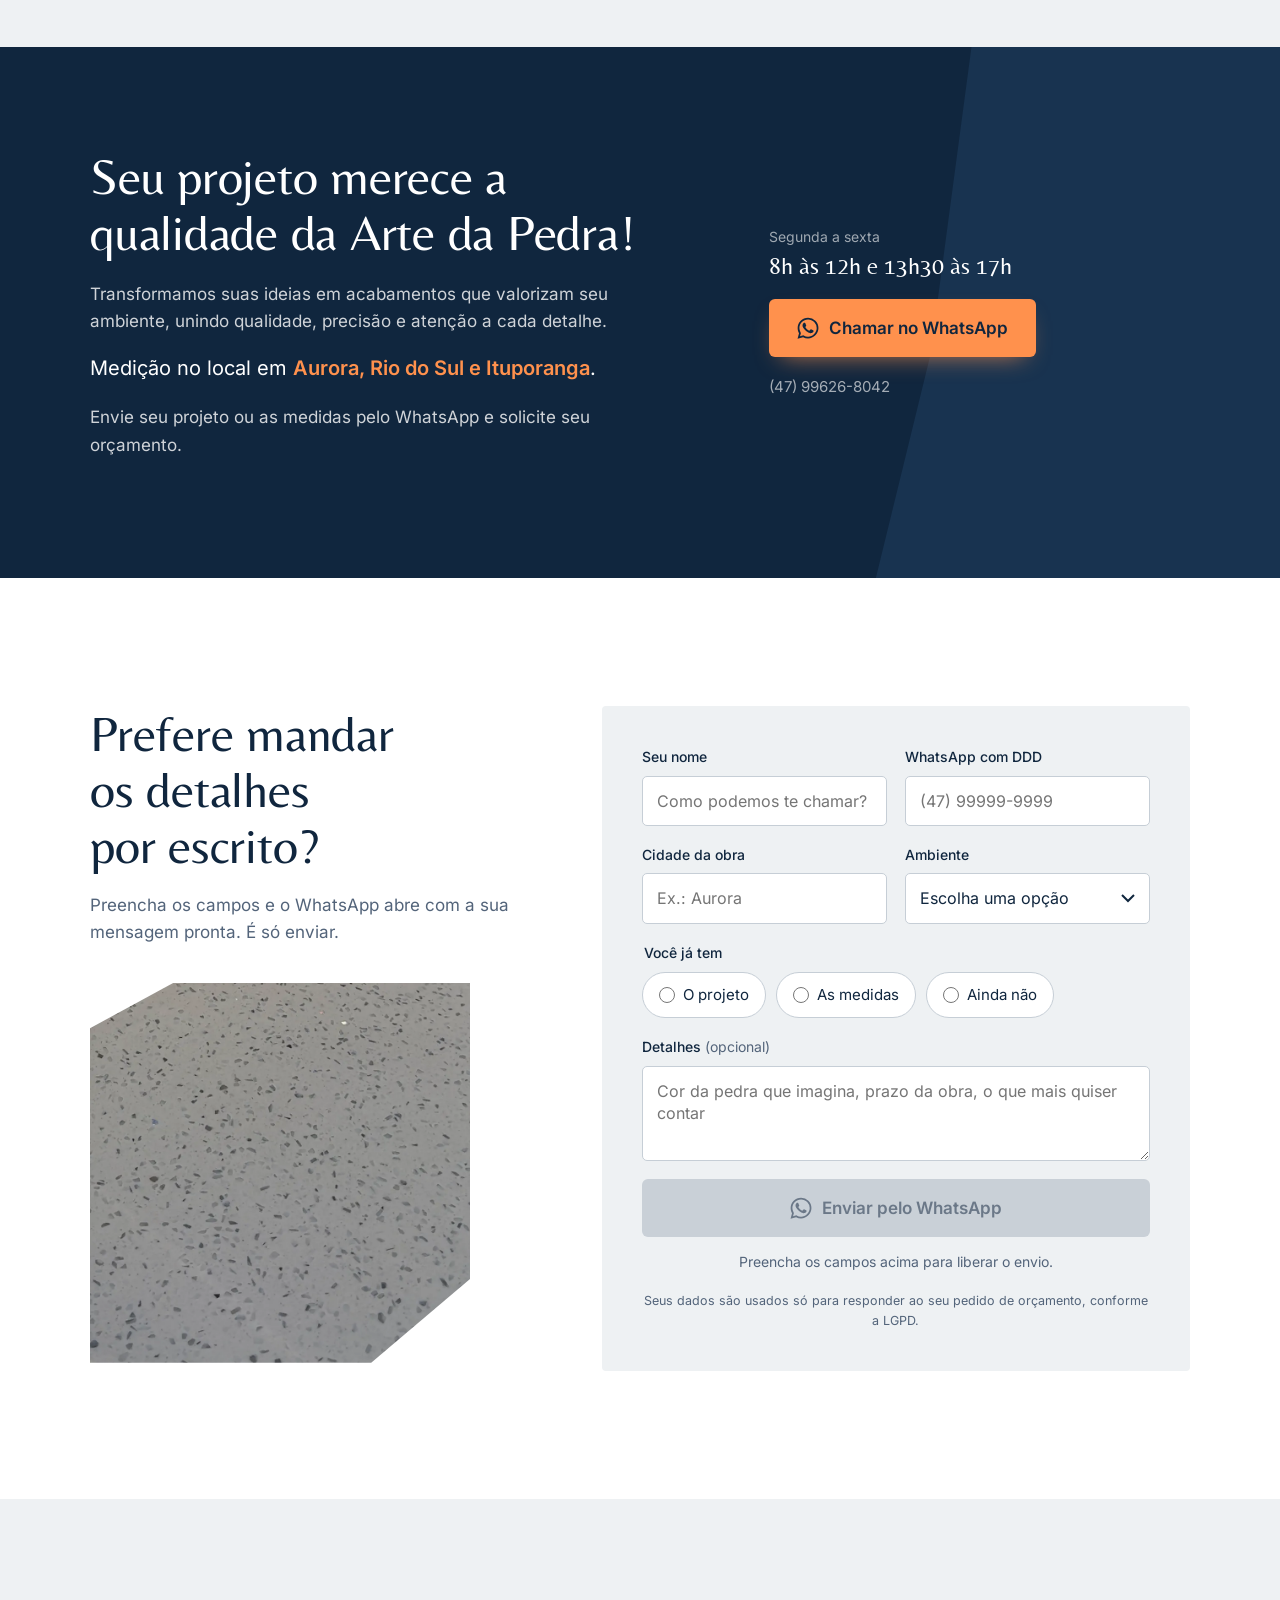
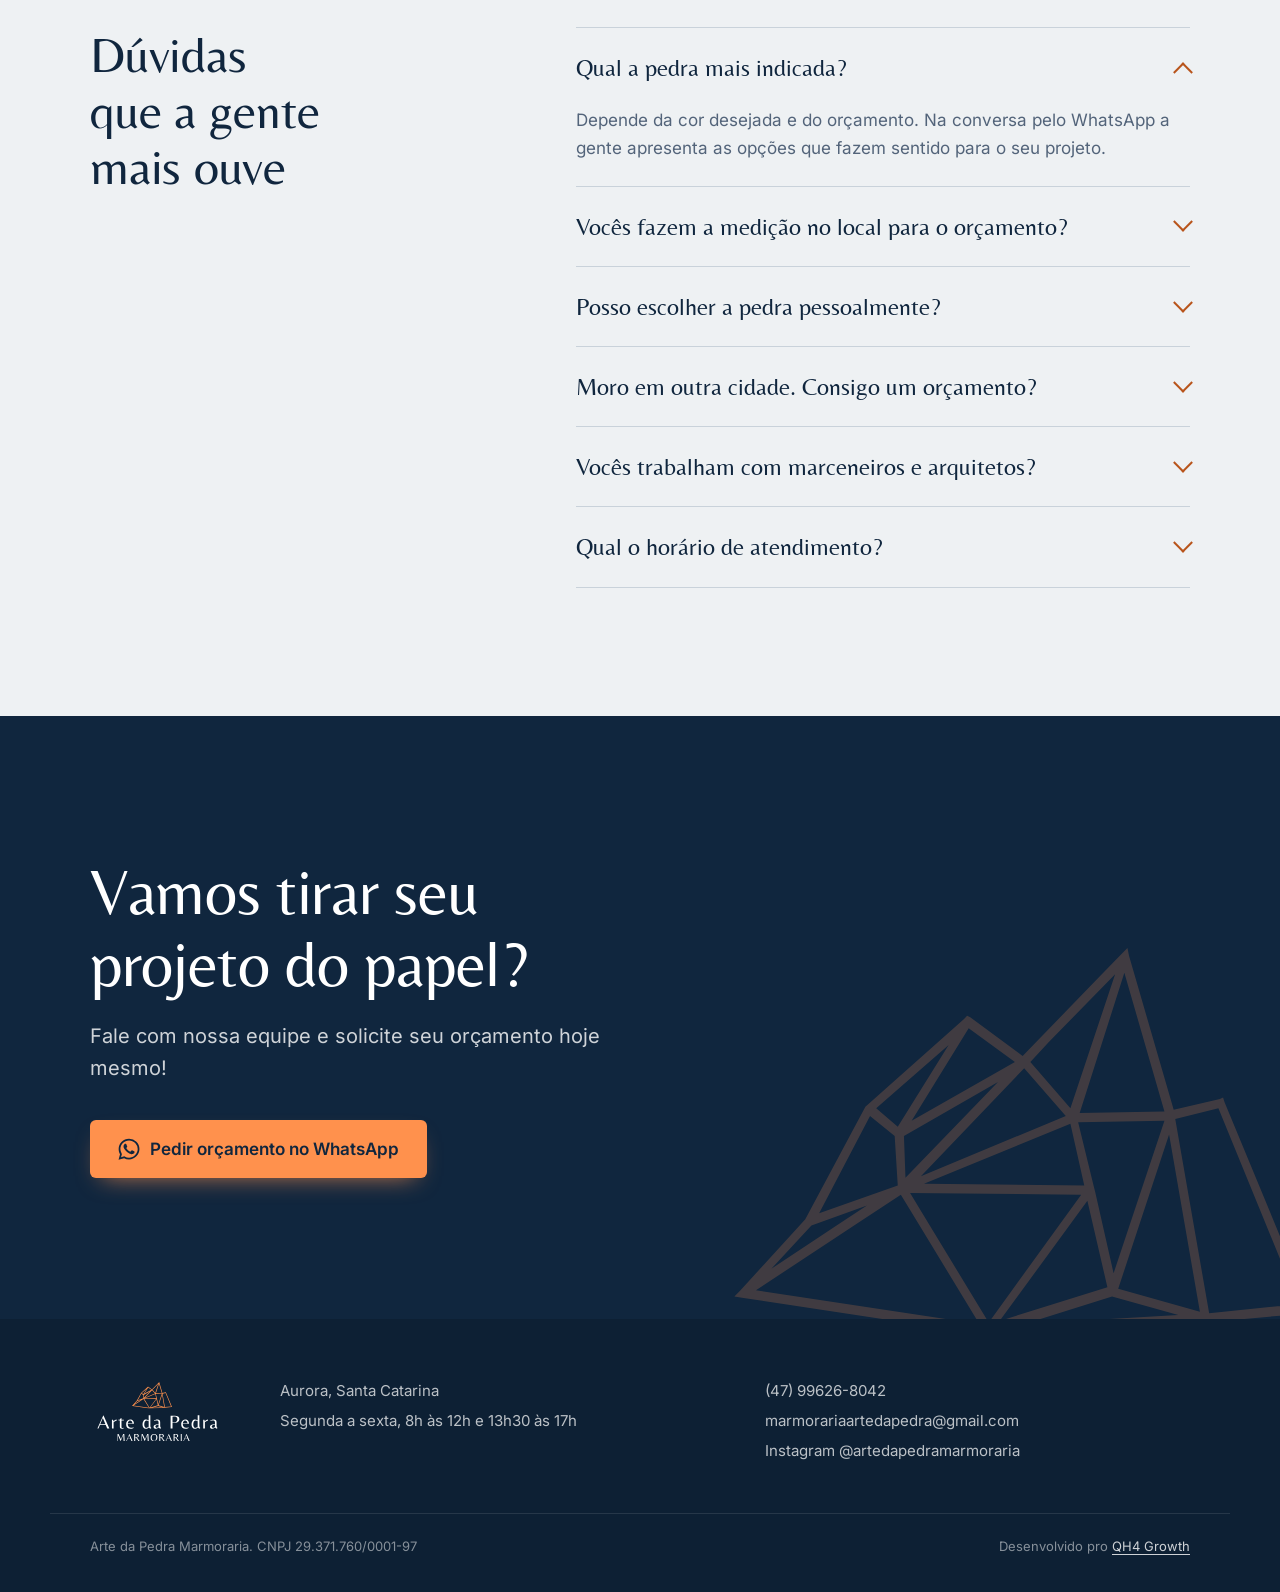
==== commit 7640722c: "Atualiza textos da LP conforme pedido do cliente - História: novos parágrafos sobre os 16 anos de ex" ====
--- a/index.html
+++ b/index.html
@@ -193,8 +193,8 @@
     <div class="wrap story__grid">
       <div class="story__text reveal">
         <h2 id="story-title">16 anos montando pedra. Agora com marmoraria própria.</h2>
-        <p>O Marcos trabalha com pedra há 16 anos e, por último, fazia a montagem terceirizada para outras marmorarias. A Arte da Pedra nasceu para atender o cliente direto, sem intermediário.</p>
-        <p>É uma empresa familiar: o Marcos cuida da medição e da montagem, a Larissa cuida do atendimento, e uma equipe enxuta faz a produção. Quem mede a sua obra é quem acompanha a instalação.</p>
+        <p>Com 16 anos de experiência no ramo de pedras, nasceu a Arte da Pedra, uma marmoraria familiar que une experiência, qualidade e atendimento direto, sem intermediários.</p>
+        <p>Do primeiro contato à instalação, cuidamos de cada detalhe para garantir confiança, precisão e qualidade no seu projeto. Aqui, quem mede a sua obra é quem acompanha a instalação!</p>
         <blockquote class="story__quote">
           <p>Nosso propósito é entregar um serviço de qualidade com pontualidade, entregando para o cliente um produto como a gente gostaria de receber.</p>
           <cite>Marcos, sócio da Arte da Pedra</cite>
@@ -273,9 +273,10 @@
   <section class="region" aria-labelledby="region-title">
     <div class="wrap region__grid">
       <div class="reveal">
-        <h2 id="region-title">Onde a gente atende</h2>
+        <h2 id="region-title">Seu projeto merece a qualidade da Arte da Pedra!</h2>
+        <p>Transformamos suas ideias em acabamentos que valorizam seu ambiente, unindo qualidade, precisão e atenção a cada detalhe.</p>
         <p class="region__lead">Medição no local em <strong>Aurora, Rio do Sul e Ituporanga</strong>.</p>
-        <p>Mora em outra cidade, como Balneário Camboriú ou Itapema? Envie o projeto ou as medidas base pelo WhatsApp e receba o orçamento.</p>
+        <p>Envie seu projeto ou as medidas pelo WhatsApp e solicite seu orçamento.</p>
       </div>
       <div class="region__card reveal">
         <p class="region__hours"><span>Segunda a sexta</span><span>8h às 12h e 13h30 às 17h</span></p>
@@ -379,7 +380,8 @@
   <section class="final" aria-labelledby="final-title">
     <svg class="final__facets" viewBox="0 0 110 76" aria-hidden="true"><use href="#i-mark"/></svg>
     <div class="wrap final__in reveal">
-      <h2 id="final-title">Tem uma obra pela frente? Manda a foto que a gente orça.</h2>
+      <h2 id="final-title">Vamos tirar seu projeto do papel?</h2>
+      <p class="final__sub">Fale com nossa equipe e solicite seu orçamento hoje mesmo!</p>
       <a class="btn btn--orange btn--big js-wa" data-cta="final" href="https://wa.me/5547996268042?text=Ol%C3%A1!%20Vim%20pelo%20site%20da%20Arte%20da%20Pedra%20e%20quero%20um%20or%C3%A7amento." target="_blank" rel="noopener">
         <svg class="ico" aria-hidden="true"><use href="#i-wa"/></svg><span>Pedir orçamento no WhatsApp</span>
       </a>
--- a/assets/css/style.css
+++ b/assets/css/style.css
@@ -227,6 +227,7 @@
 .final__facets{position:absolute;right:-60px;bottom:-40px;width:min(640px,70vw);height:auto;color:var(--orange);opacity:.2;pointer-events:none}
 .final__in{position:relative}
 .final h2{font-size:clamp(34px,5vw,64px);max-width:18ch;margin-bottom:40px}
+.final__sub{font-size:20px;color:rgba(255,255,255,.8);max-width:40ch;margin:-20px 0 36px}
 
 /* Footer */
 .rodape{background:#0d2034;color:rgba(255,255,255,.72);font-size:15px;padding:60px 0 30px}
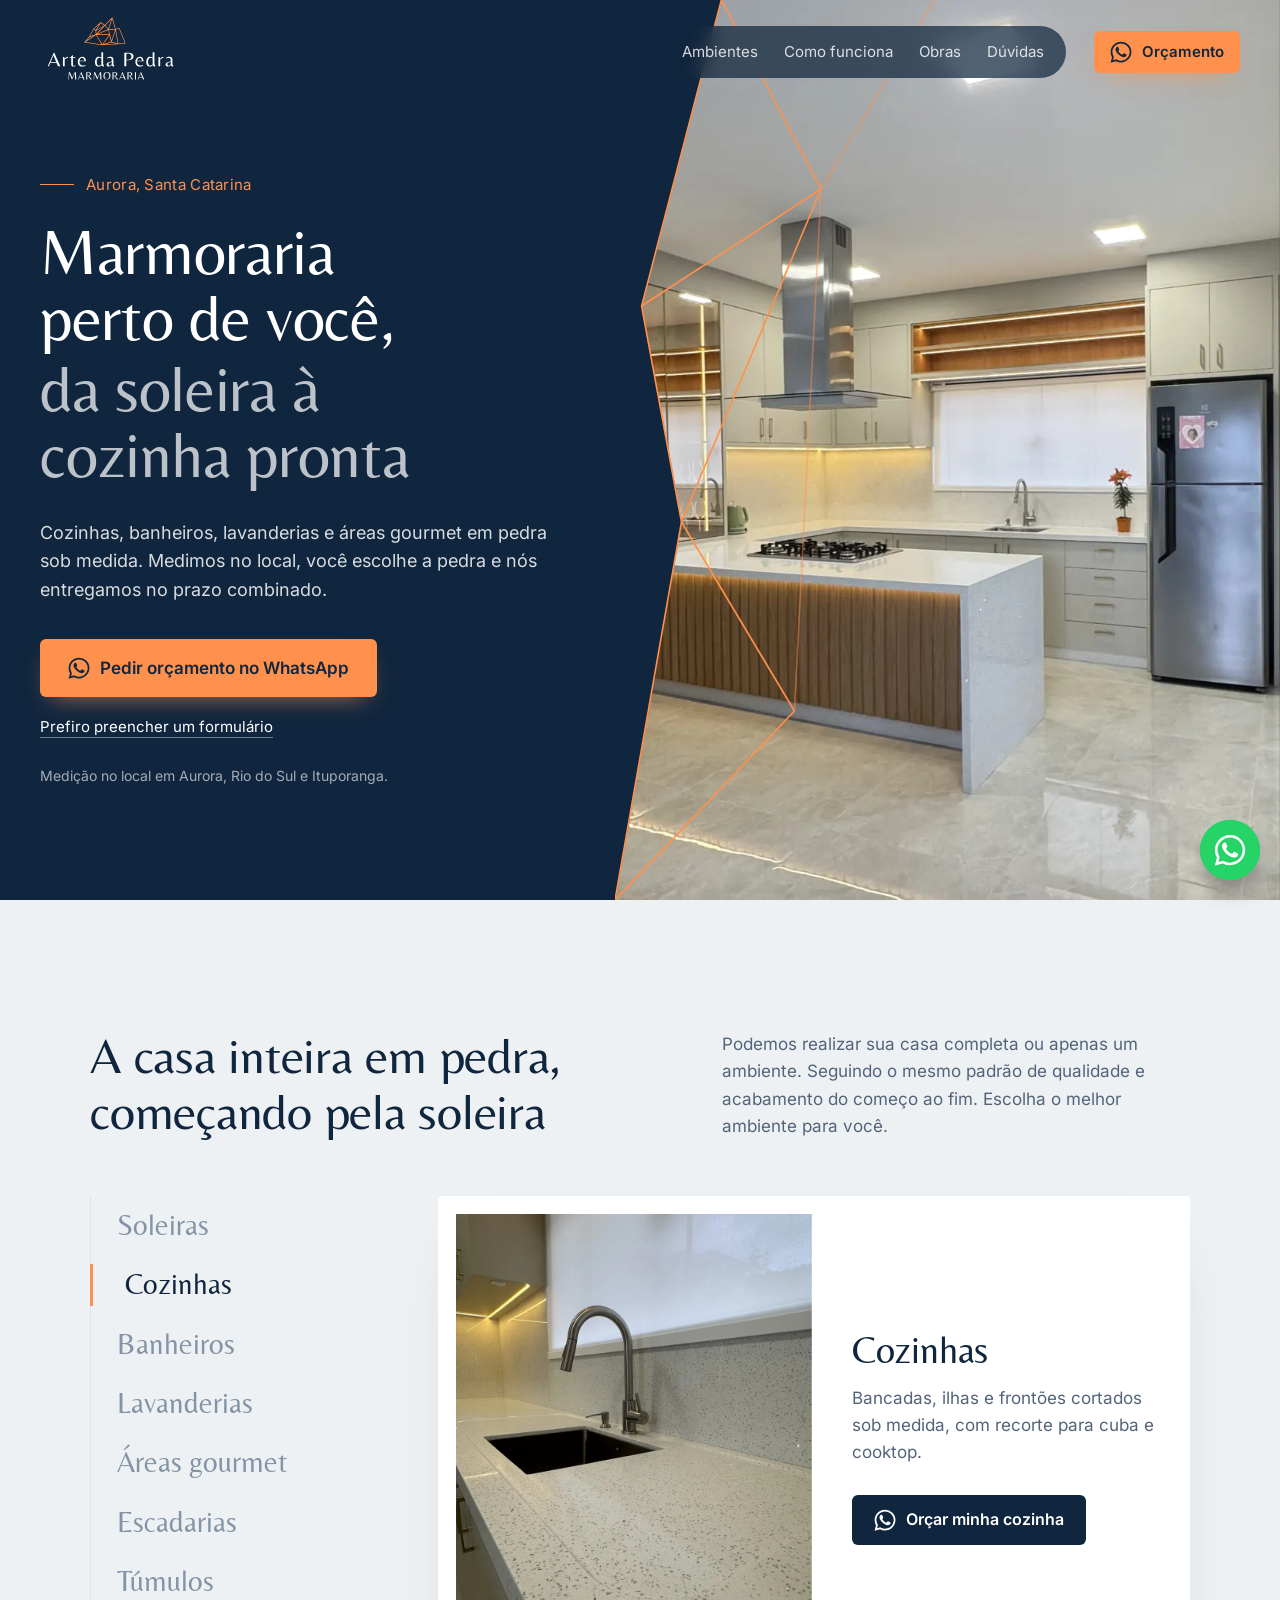
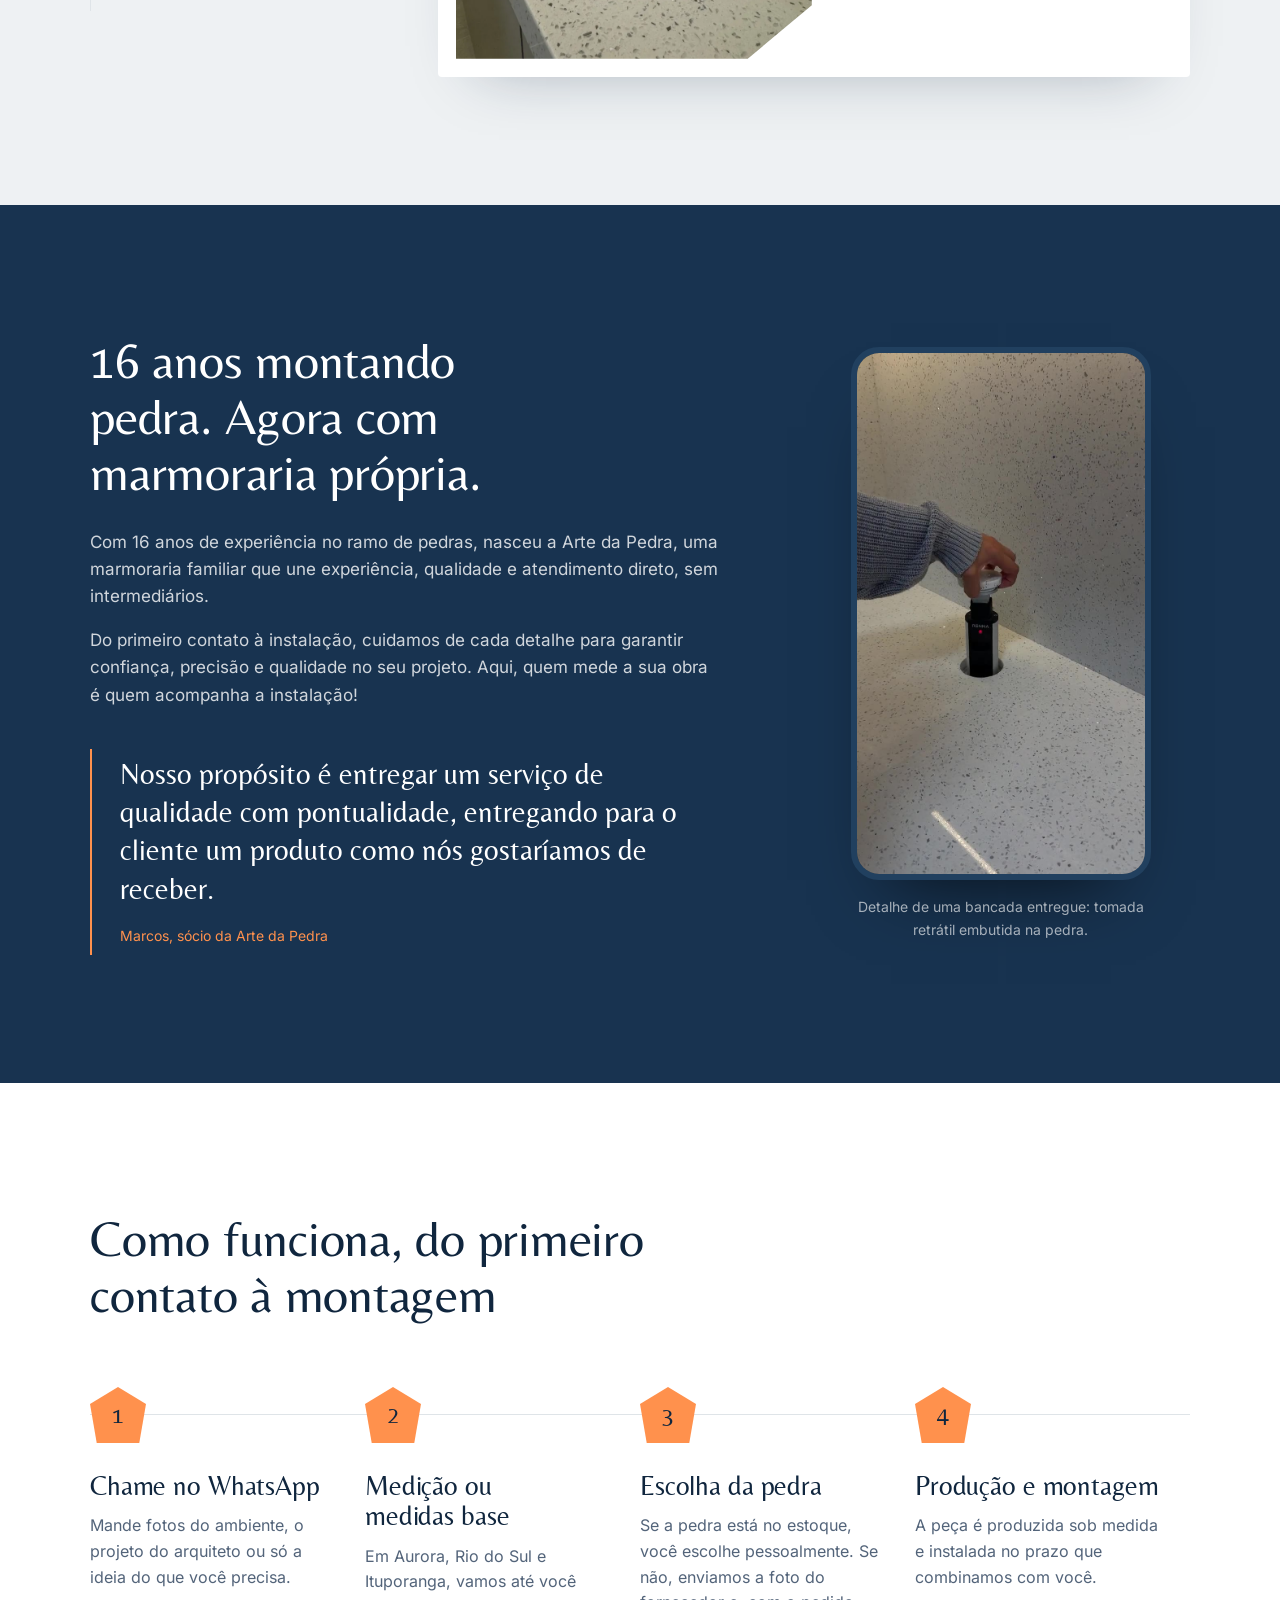
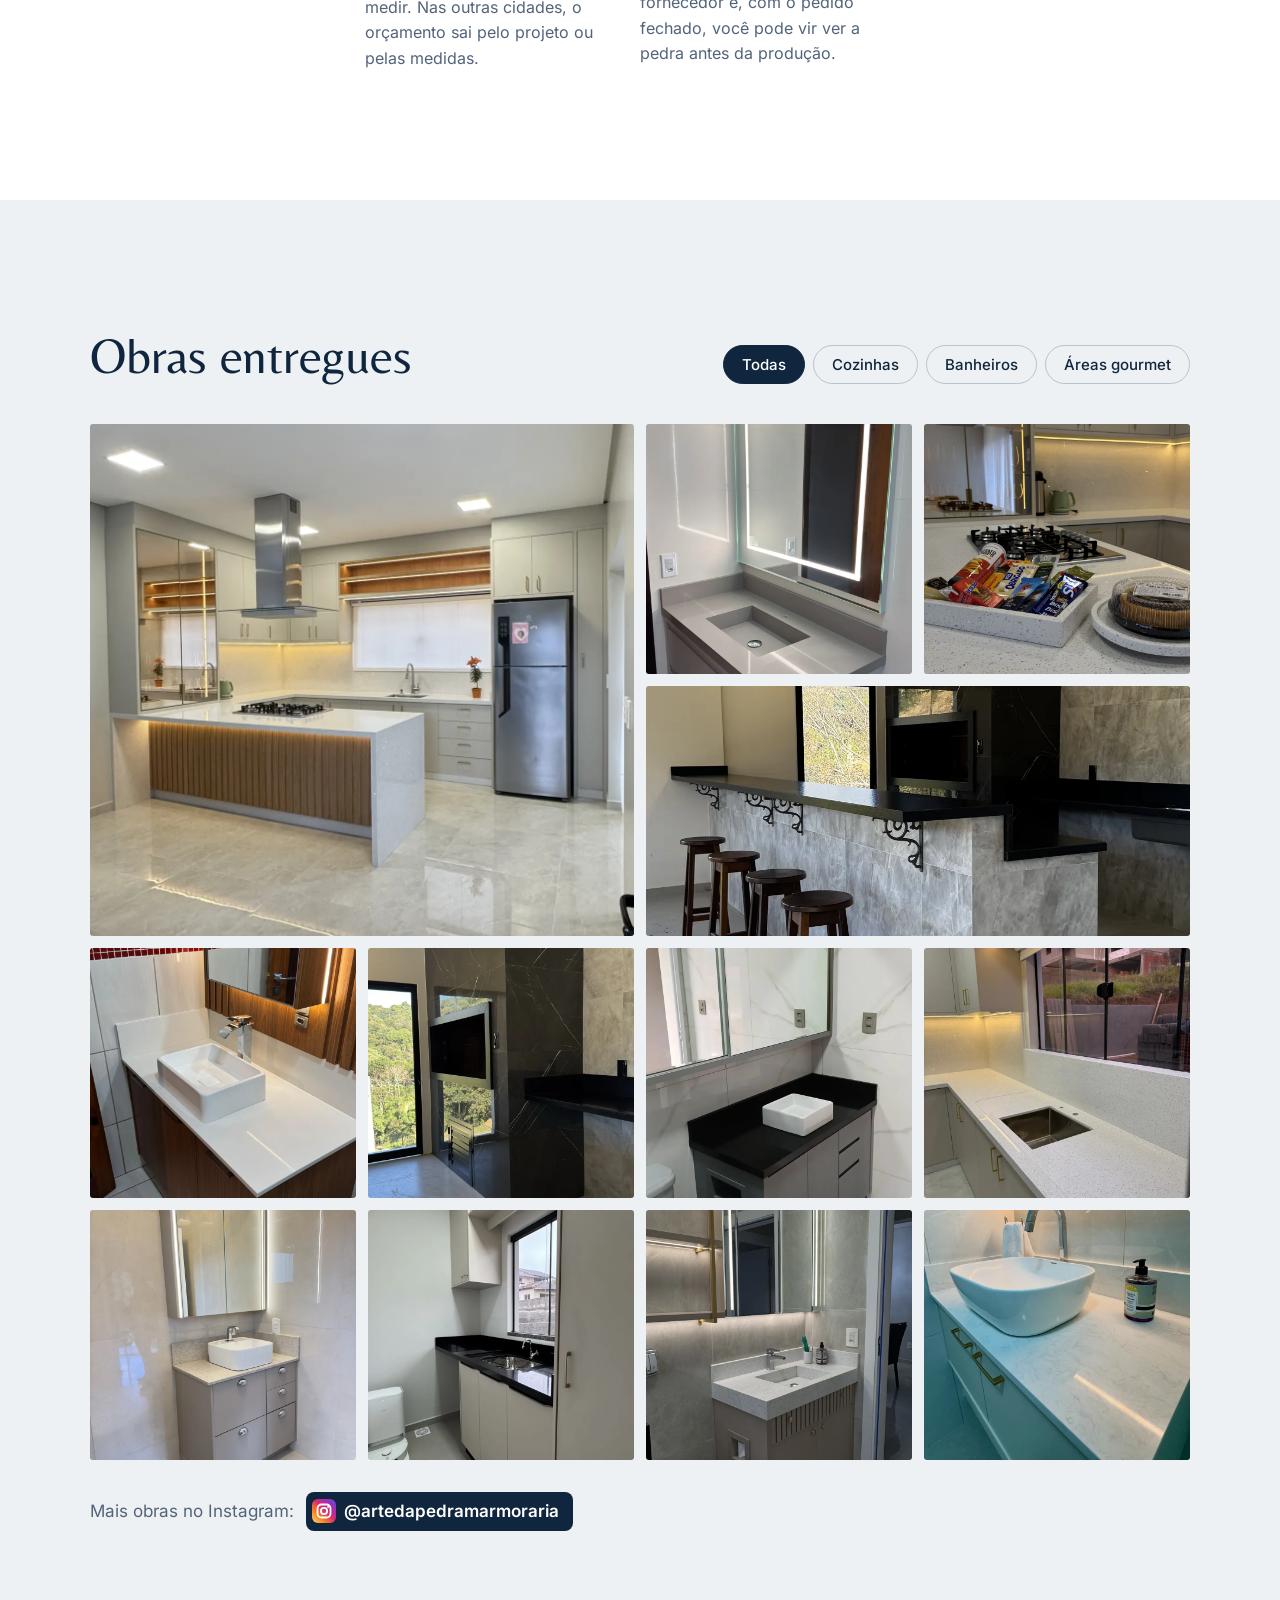
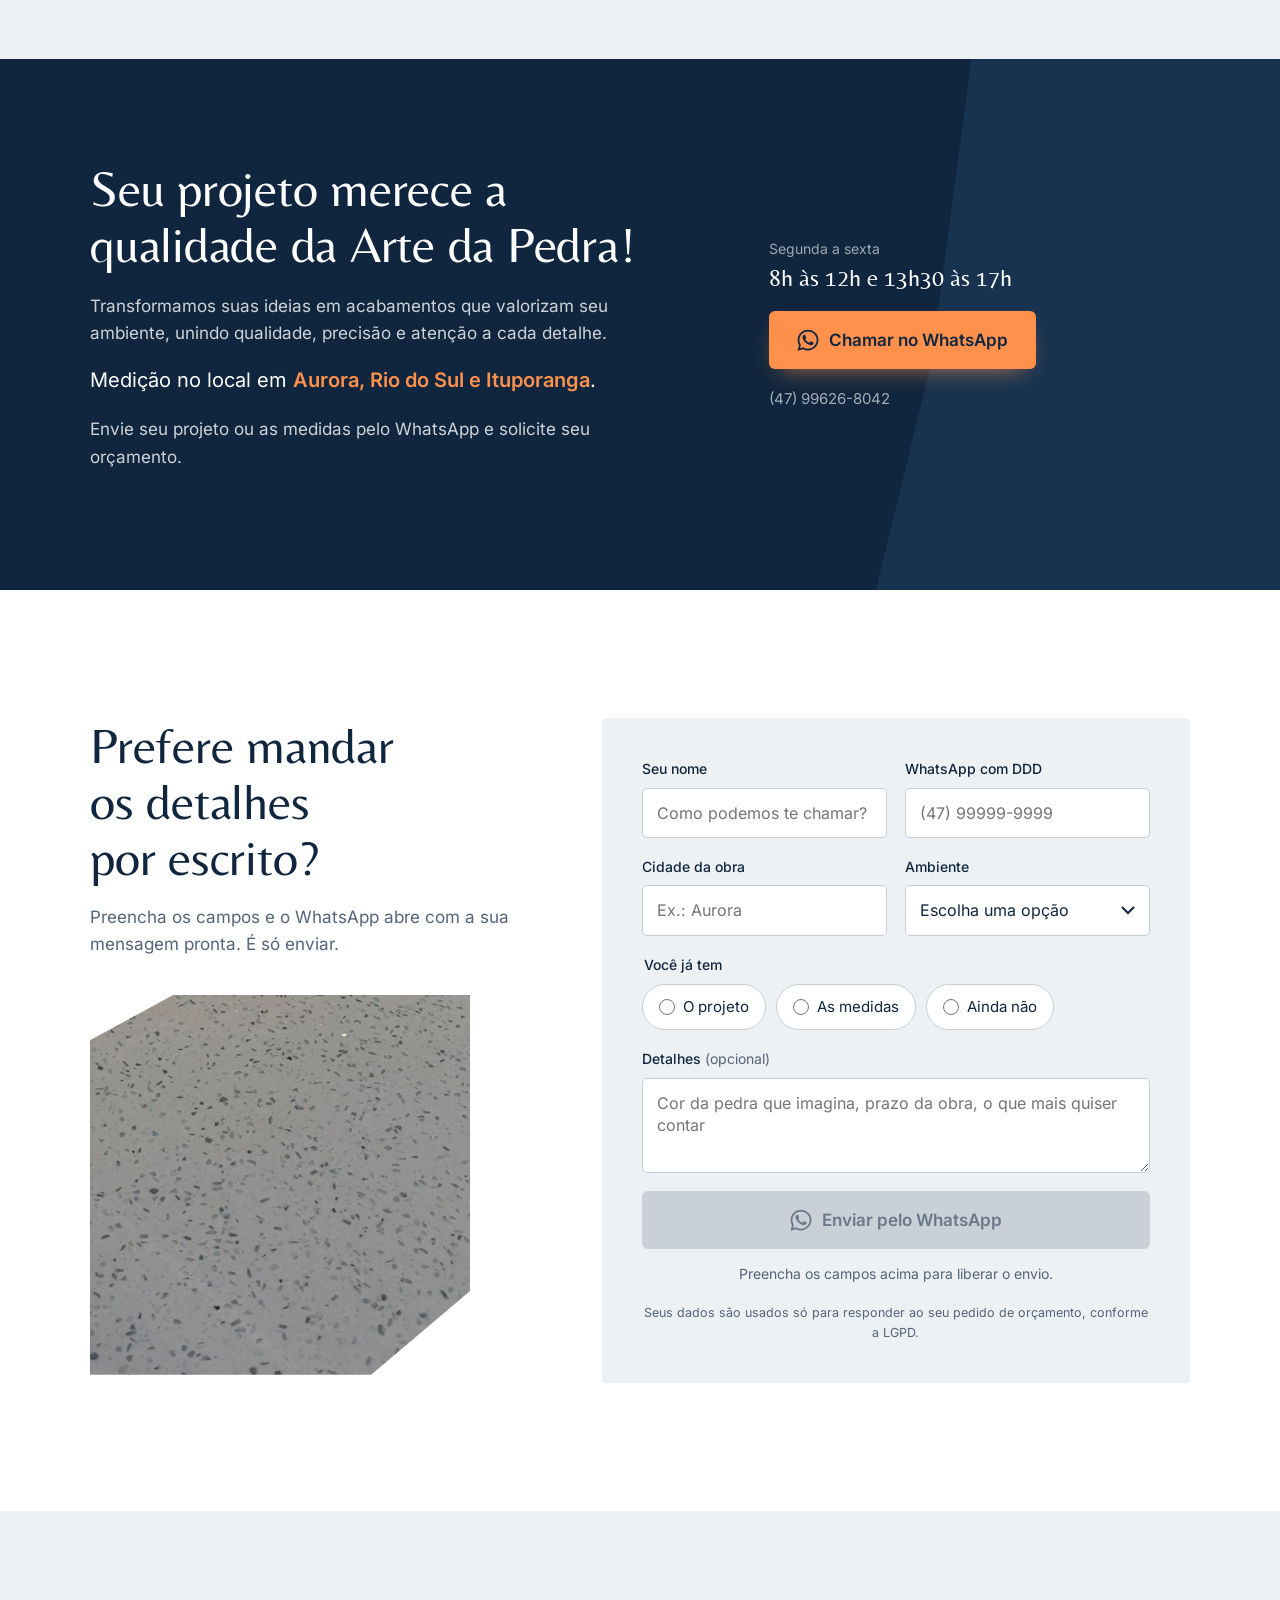
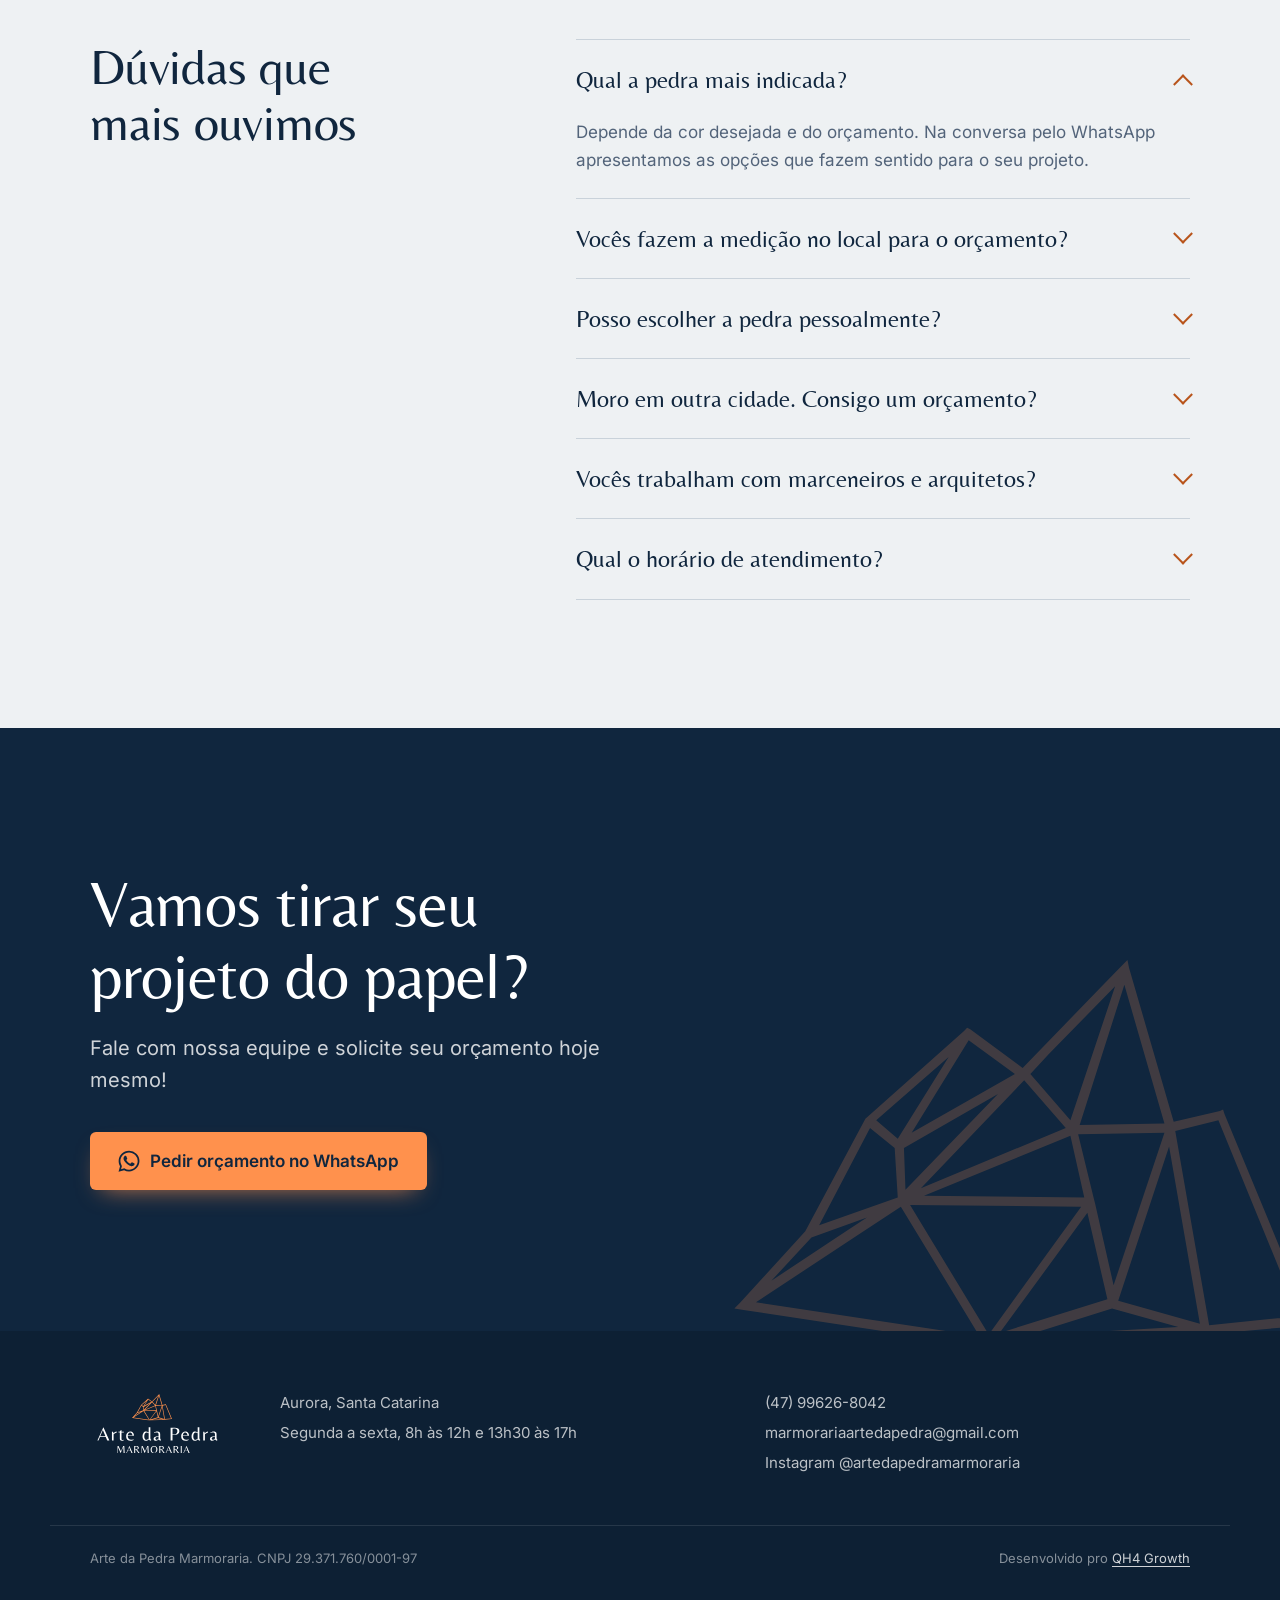
==== commit 8b42e07b: "Tira o "a gente" dos textos e estiliza o link do Instagram - Troca "a gente" por primeira pessoa do " ====
--- a/index.html
+++ b/index.html
@@ -78,7 +78,7 @@
   "@context": "https://schema.org",
   "@type": "FAQPage",
   "mainEntity": [
-    {"@type": "Question", "name": "Qual a pedra mais indicada?", "acceptedAnswer": {"@type": "Answer", "text": "Depende da cor desejada e do orçamento. Na conversa pelo WhatsApp a gente apresenta as opções que fazem sentido para o seu projeto."}},
+    {"@type": "Question", "name": "Qual a pedra mais indicada?", "acceptedAnswer": {"@type": "Answer", "text": "Depende da cor desejada e do orçamento. Na conversa pelo WhatsApp apresentamos as opções que fazem sentido para o seu projeto."}},
     {"@type": "Question", "name": "Vocês fazem a medição no local para o orçamento?", "acceptedAnswer": {"@type": "Answer", "text": "Sim, em Aurora e nas cidades vizinhas, como Rio do Sul e Ituporanga. Nas demais cidades, você pode enviar o projeto ou as medidas base para o orçamento."}},
     {"@type": "Question", "name": "Posso escolher a pedra pessoalmente?", "acceptedAnswer": {"@type": "Answer", "text": "Se a pedra desejada estiver no nosso estoque, sim. Se não estiver, enviamos a foto fornecida pelo fornecedor para você escolher. Com o pedido fechado, a pedra é comprada e você pode vir olhar antes de ir para a produção."}},
     {"@type": "Question", "name": "Moro em outra cidade. Consigo um orçamento?", "acceptedAnswer": {"@type": "Answer", "text": "Consegue. Envie pelo WhatsApp o projeto ou as medidas base do ambiente e montamos o orçamento."}},
@@ -123,7 +123,7 @@
         <span class="hero__line" data-in>Marmoraria perto de você,</span>
         <span class="hero__line" data-in>da soleira à cozinha pronta</span>
       </h1>
-      <p class="hero__sub" data-in>Cozinhas, banheiros, lavanderias e áreas gourmet em pedra sob medida. Medimos no local, você escolhe a pedra e a gente entrega no prazo combinado.</p>
+      <p class="hero__sub" data-in>Cozinhas, banheiros, lavanderias e áreas gourmet em pedra sob medida. Medimos no local, você escolhe a pedra e nós entregamos no prazo combinado.</p>
       <div class="hero__actions" data-in>
         <a class="btn btn--orange btn--big js-wa" data-cta="hero" href="https://wa.me/5547996268042?text=Ol%C3%A1!%20Vim%20pelo%20site%20da%20Arte%20da%20Pedra%20e%20quero%20um%20or%C3%A7amento." target="_blank" rel="noopener">
           <svg class="ico" aria-hidden="true"><use href="#i-wa"/></svg>
@@ -196,7 +196,7 @@
         <p>Com 16 anos de experiência no ramo de pedras, nasceu a Arte da Pedra, uma marmoraria familiar que une experiência, qualidade e atendimento direto, sem intermediários.</p>
         <p>Do primeiro contato à instalação, cuidamos de cada detalhe para garantir confiança, precisão e qualidade no seu projeto. Aqui, quem mede a sua obra é quem acompanha a instalação!</p>
         <blockquote class="story__quote">
-          <p>Nosso propósito é entregar um serviço de qualidade com pontualidade, entregando para o cliente um produto como a gente gostaria de receber.</p>
+          <p>Nosso propósito é entregar um serviço de qualidade com pontualidade, entregando para o cliente um produto como nós gostaríamos de receber.</p>
           <cite>Marcos, sócio da Arte da Pedra</cite>
         </blockquote>
       </div>
@@ -265,7 +265,7 @@
         <button class="work" data-cat="banheiro" data-full="assets/img/banheiro-ripado.webp"><img src="assets/img/banheiro-ripado.webp" alt="Bancada clara com cuba esculpida sobre gabinete ripado" width="900" height="1200" loading="lazy"><span>Bancada com cuba esculpida</span></button>
         <button class="work" data-cat="banheiro" data-full="assets/img/lavabo-cuba-apoio.webp"><img src="assets/img/lavabo-cuba-apoio.webp" alt="Bancada de pedra clara com cuba de apoio e torneira dourada" width="900" height="1200" loading="lazy"><span>Bancada com cuba de apoio</span></button>
       </div>
-      <p class="works__more reveal">Mais obras no Instagram: <a href="https://www.instagram.com/artedapedramarmoraria/" target="_blank" rel="noopener">@artedapedramarmoraria</a></p>
+      <p class="works__more reveal">Mais obras no Instagram: <a class="ig-tag" href="https://www.instagram.com/artedapedramarmoraria/" target="_blank" rel="noopener"><svg class="ig-tag__ico" viewBox="0 0 24 24" aria-hidden="true"><defs><linearGradient id="ig-grad" x1="0" y1="1" x2="1" y2="0"><stop offset="0" stop-color="#feda75"/><stop offset=".3" stop-color="#fa7e1e"/><stop offset=".55" stop-color="#d62976"/><stop offset=".8" stop-color="#962fbf"/><stop offset="1" stop-color="#4f5bd5"/></linearGradient></defs><rect width="24" height="24" rx="6" fill="url(#ig-grad)"/><rect x="5.5" y="5.5" width="13" height="13" rx="4" fill="none" stroke="#fff" stroke-width="1.8"/><circle cx="12" cy="12" r="3.1" fill="none" stroke="#fff" stroke-width="1.8"/><circle cx="16.1" cy="7.9" r="1" fill="#fff"/></svg><span>@artedapedramarmoraria</span></a></p>
     </div>
   </section>
 
@@ -346,11 +346,11 @@
   <!-- FAQ -->
   <section class="faq" id="duvidas" aria-labelledby="faq-title">
     <div class="wrap faq__grid">
-      <h2 id="faq-title" class="reveal">Dúvidas que a gente mais ouve</h2>
+      <h2 id="faq-title" class="reveal">Dúvidas que mais ouvimos</h2>
       <div class="faq__list">
         <details class="reveal" open>
           <summary>Qual a pedra mais indicada?</summary>
-          <p>Depende da cor desejada e do orçamento. Na conversa pelo WhatsApp a gente apresenta as opções que fazem sentido para o seu projeto.</p>
+          <p>Depende da cor desejada e do orçamento. Na conversa pelo WhatsApp apresentamos as opções que fazem sentido para o seu projeto.</p>
         </details>
         <details class="reveal">
           <summary>Vocês fazem a medição no local para o orçamento?</summary>
--- a/assets/css/style.css
+++ b/assets/css/style.css
@@ -168,7 +168,10 @@
 .work.is-pop{animation:pop .5s var(--ease)}
 @keyframes pop{from{opacity:0;transform:scale(.96)}to{opacity:1;transform:none}}
 .works__more{margin:32px 0 0;color:var(--muted)}
-.works__more a{color:var(--navy);font-weight:600;text-underline-offset:4px}
+.works__more{display:flex;flex-wrap:wrap;align-items:center;gap:10px 12px}
+.ig-tag{display:inline-flex;align-items:center;gap:8px;padding:6px 14px 6px 6px;border-radius:8px;background:var(--navy);color:#fff;font-weight:600;text-decoration:none;transition:transform .2s ease,background .2s ease}
+.ig-tag:hover{background:var(--navy-2);transform:translateY(-1px)}
+.ig-tag__ico{width:24px;height:24px;flex:none}
 
 /* Region */
 .region{background:var(--navy);color:var(--white);padding:clamp(70px,8vw,110px) 0;position:relative;overflow:hidden}
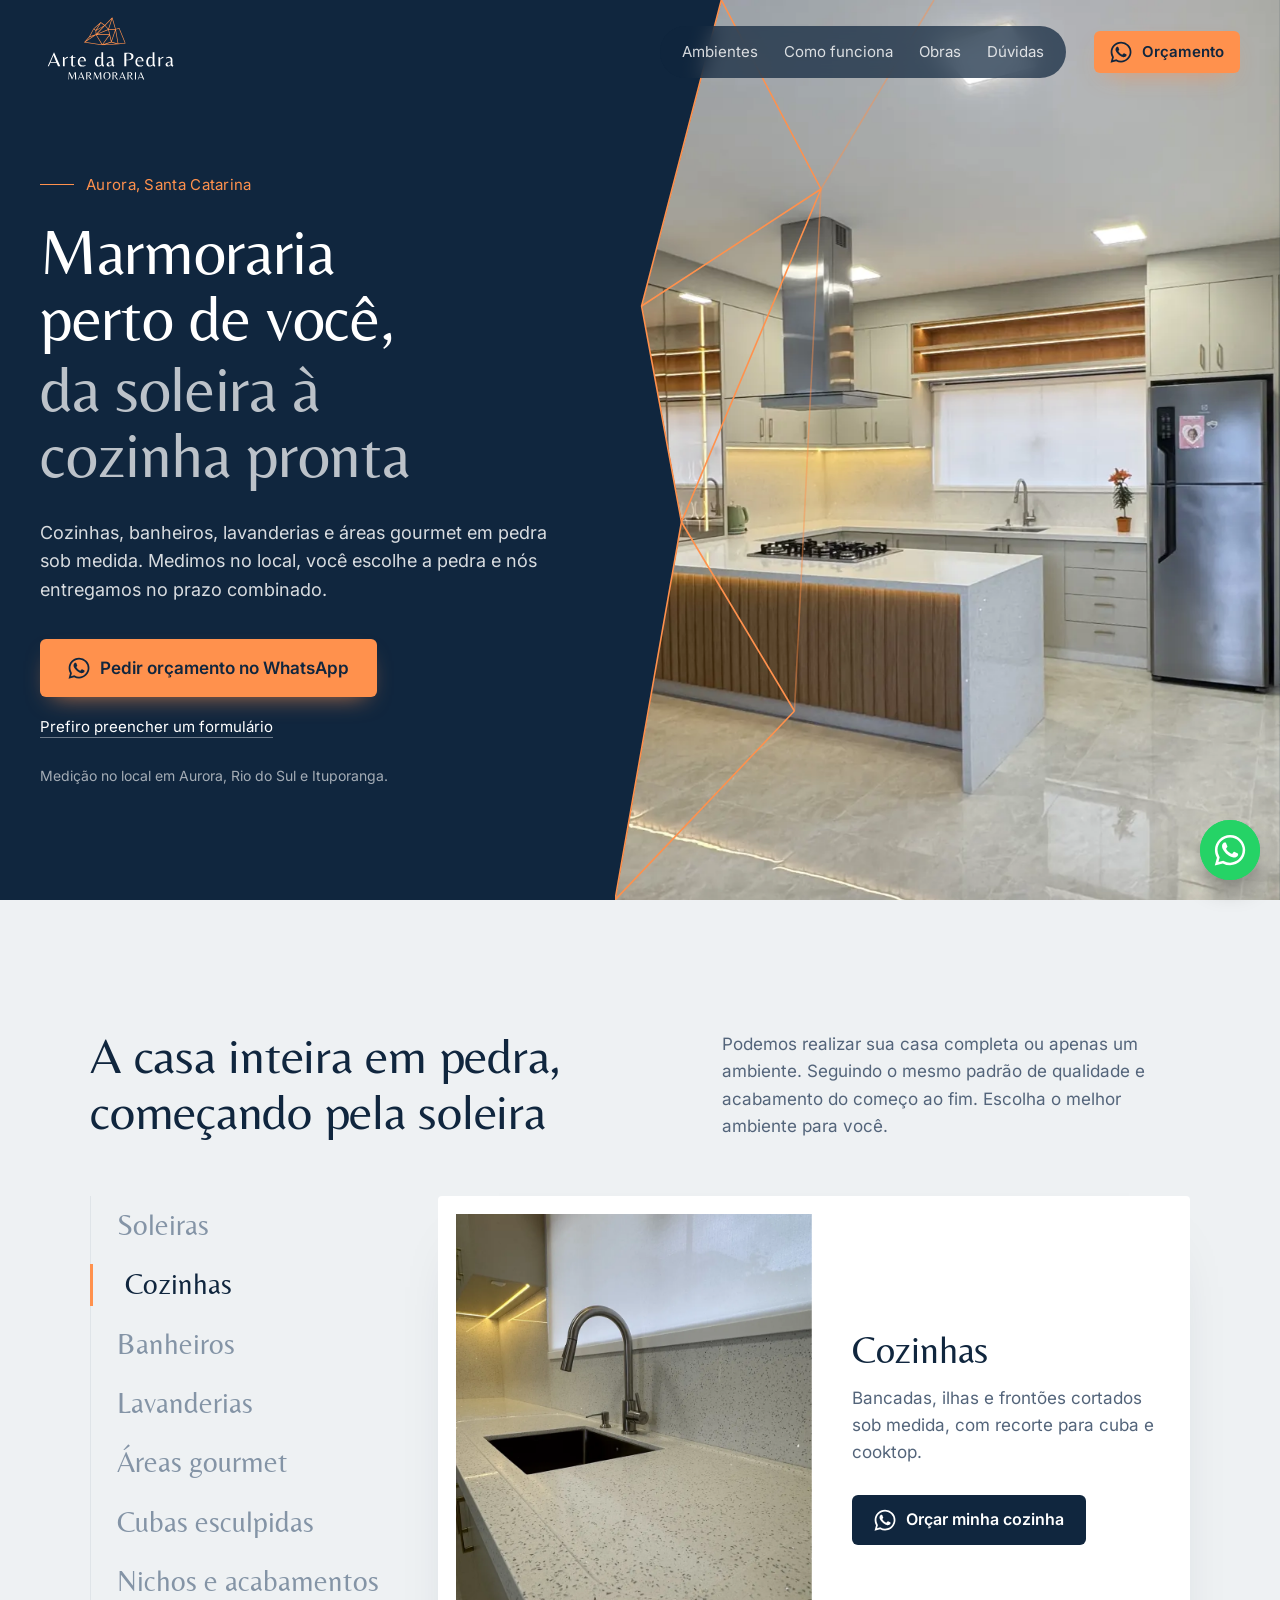
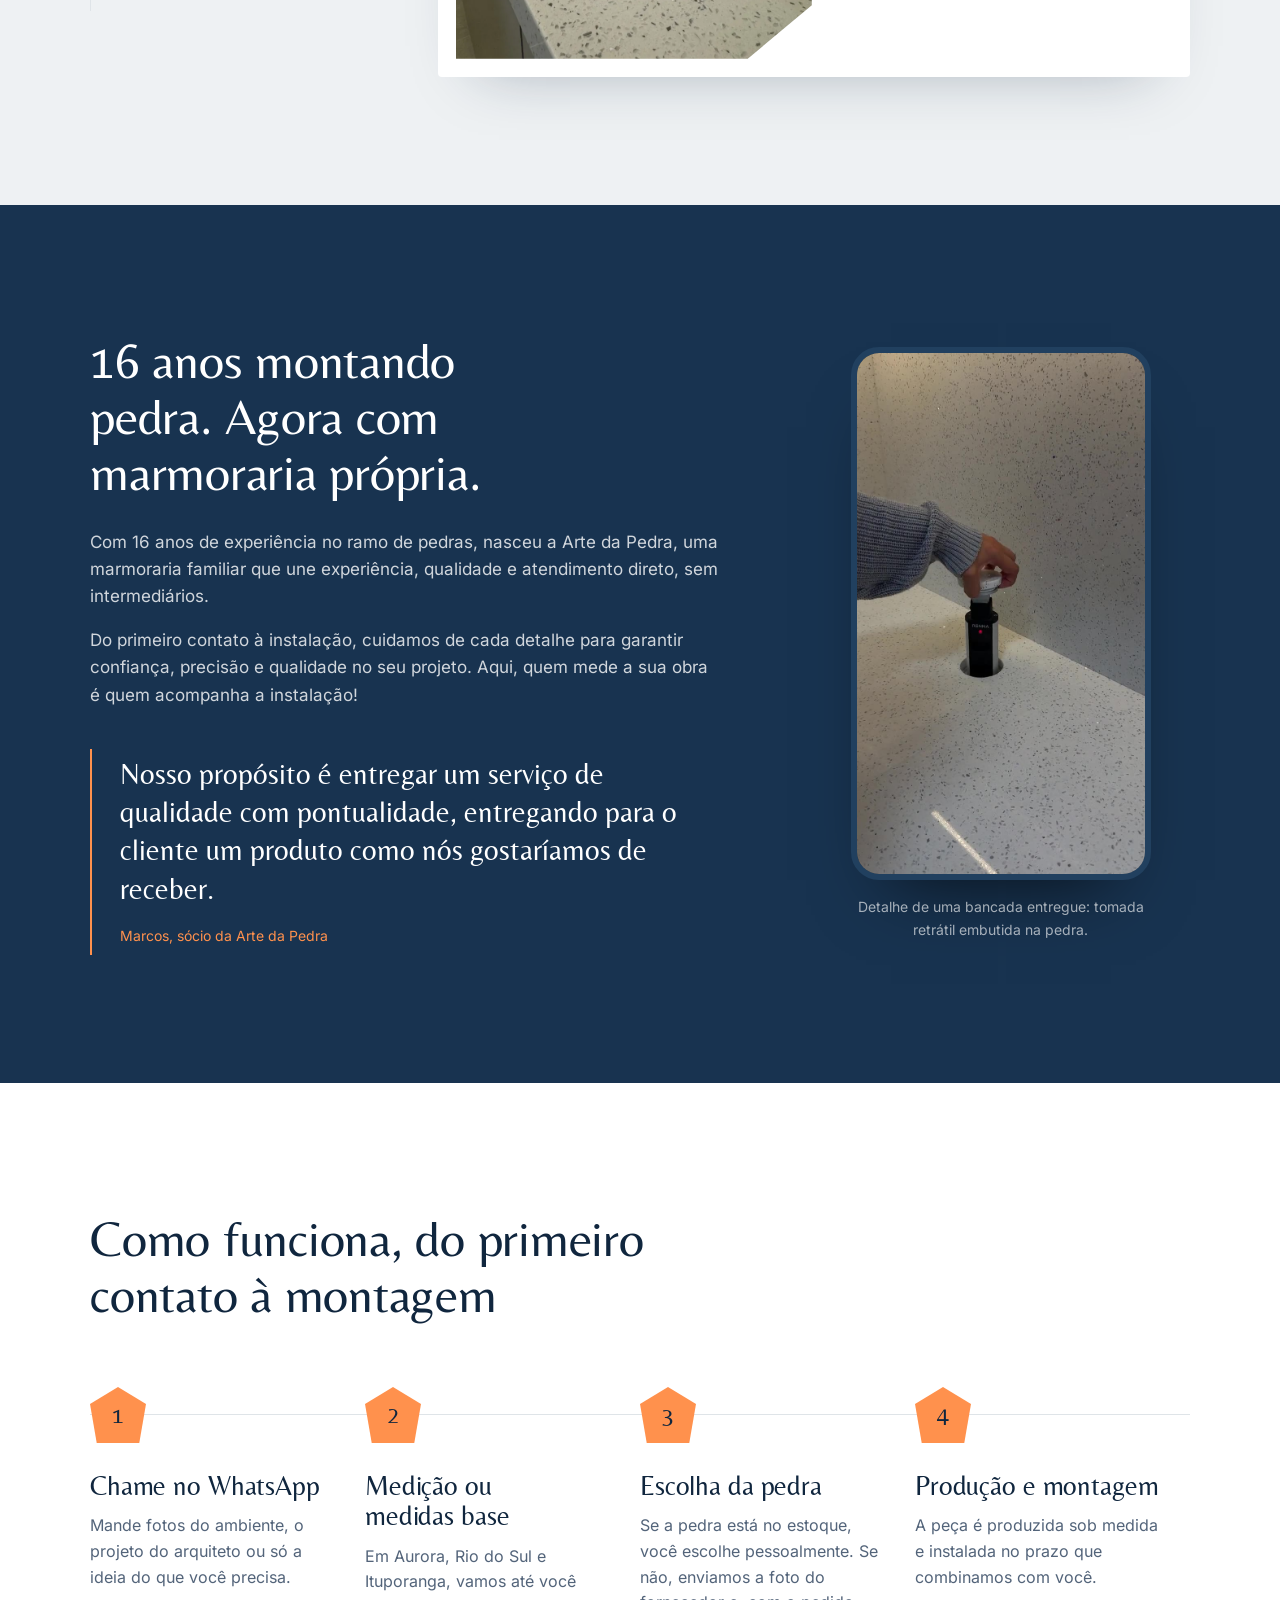
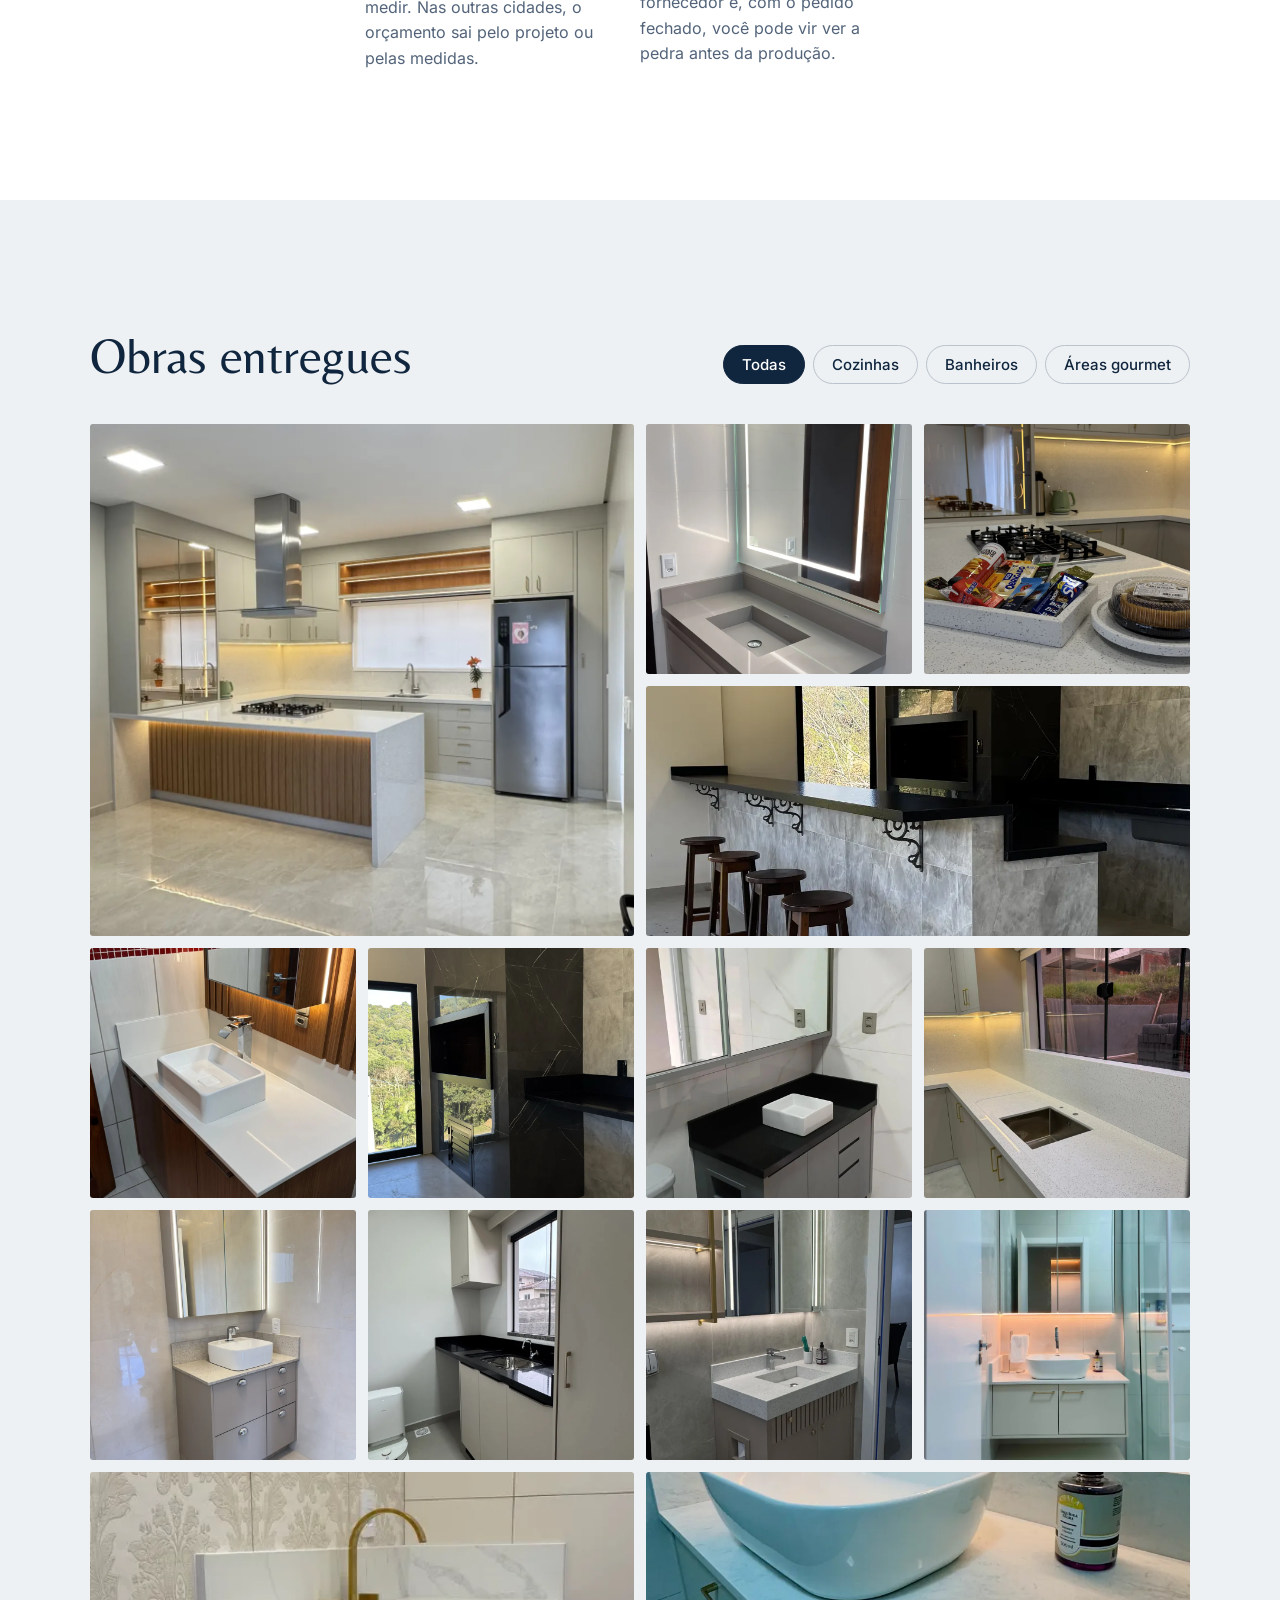
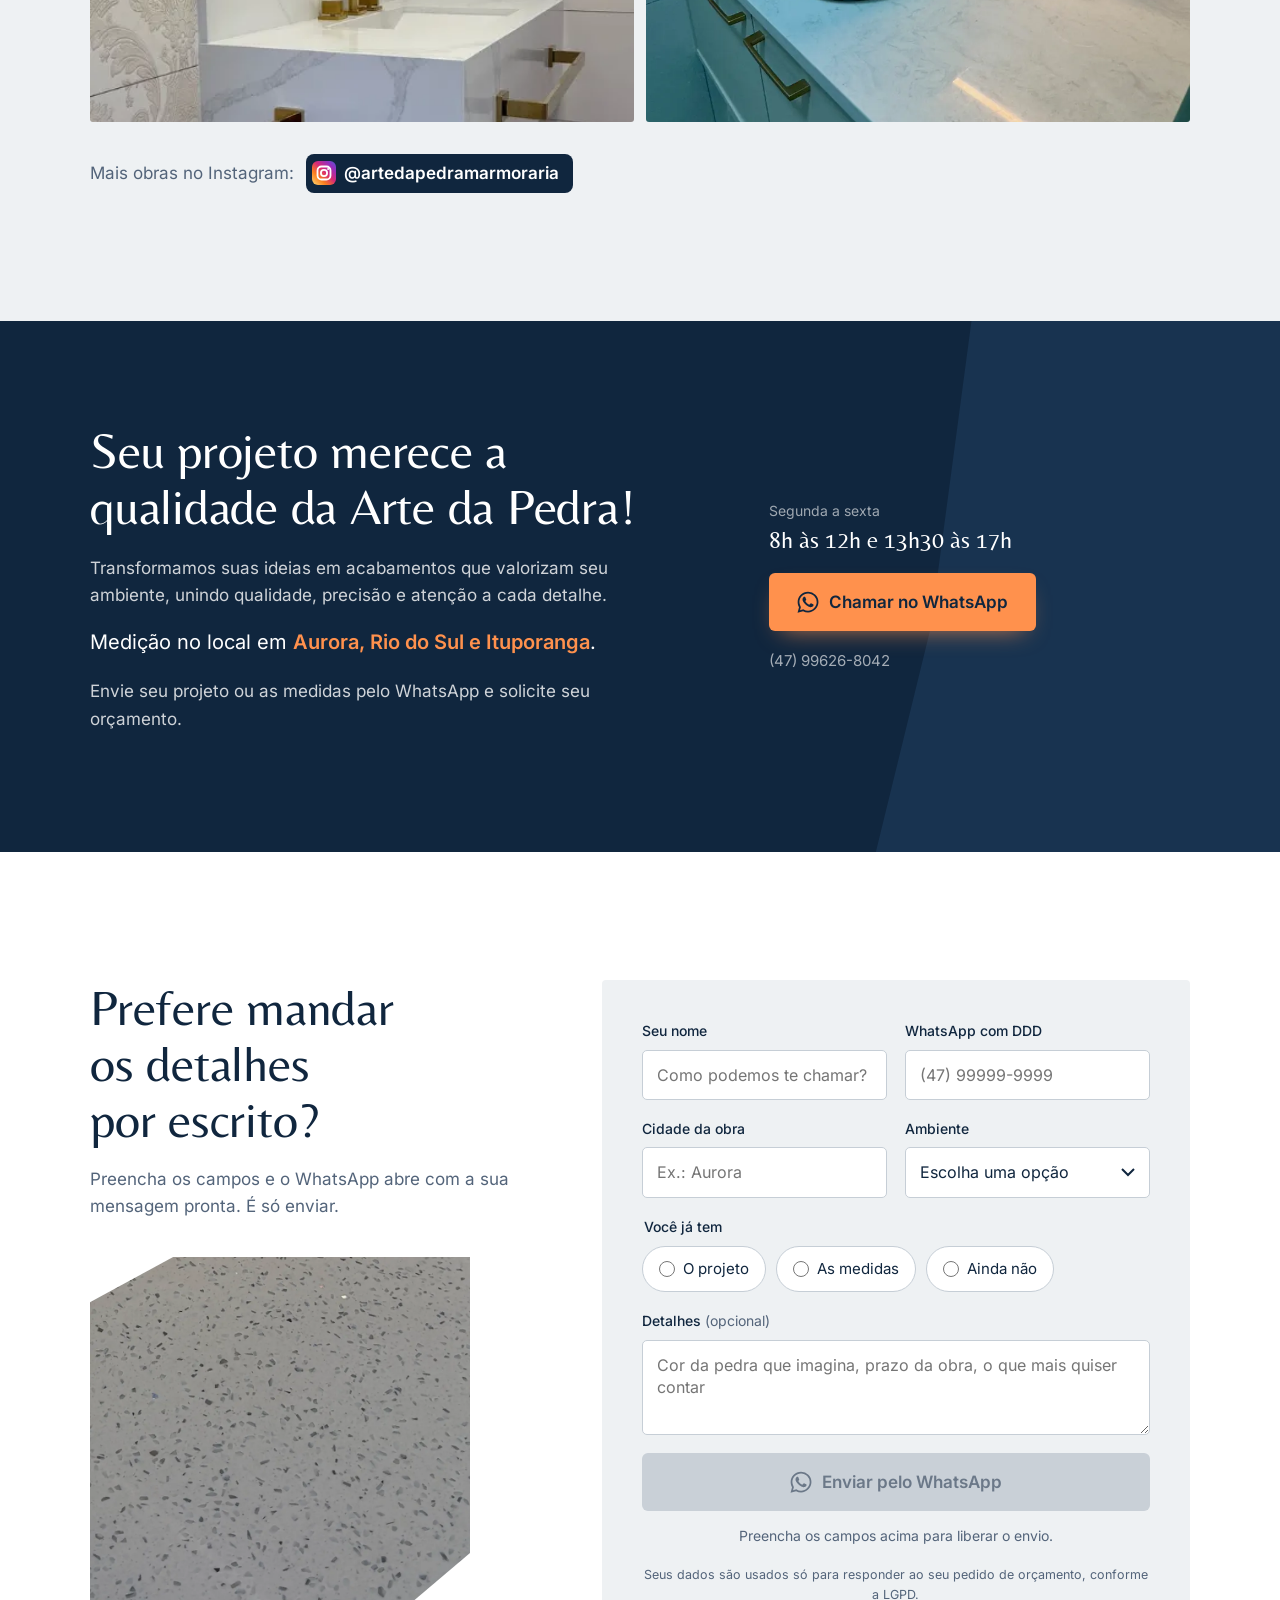
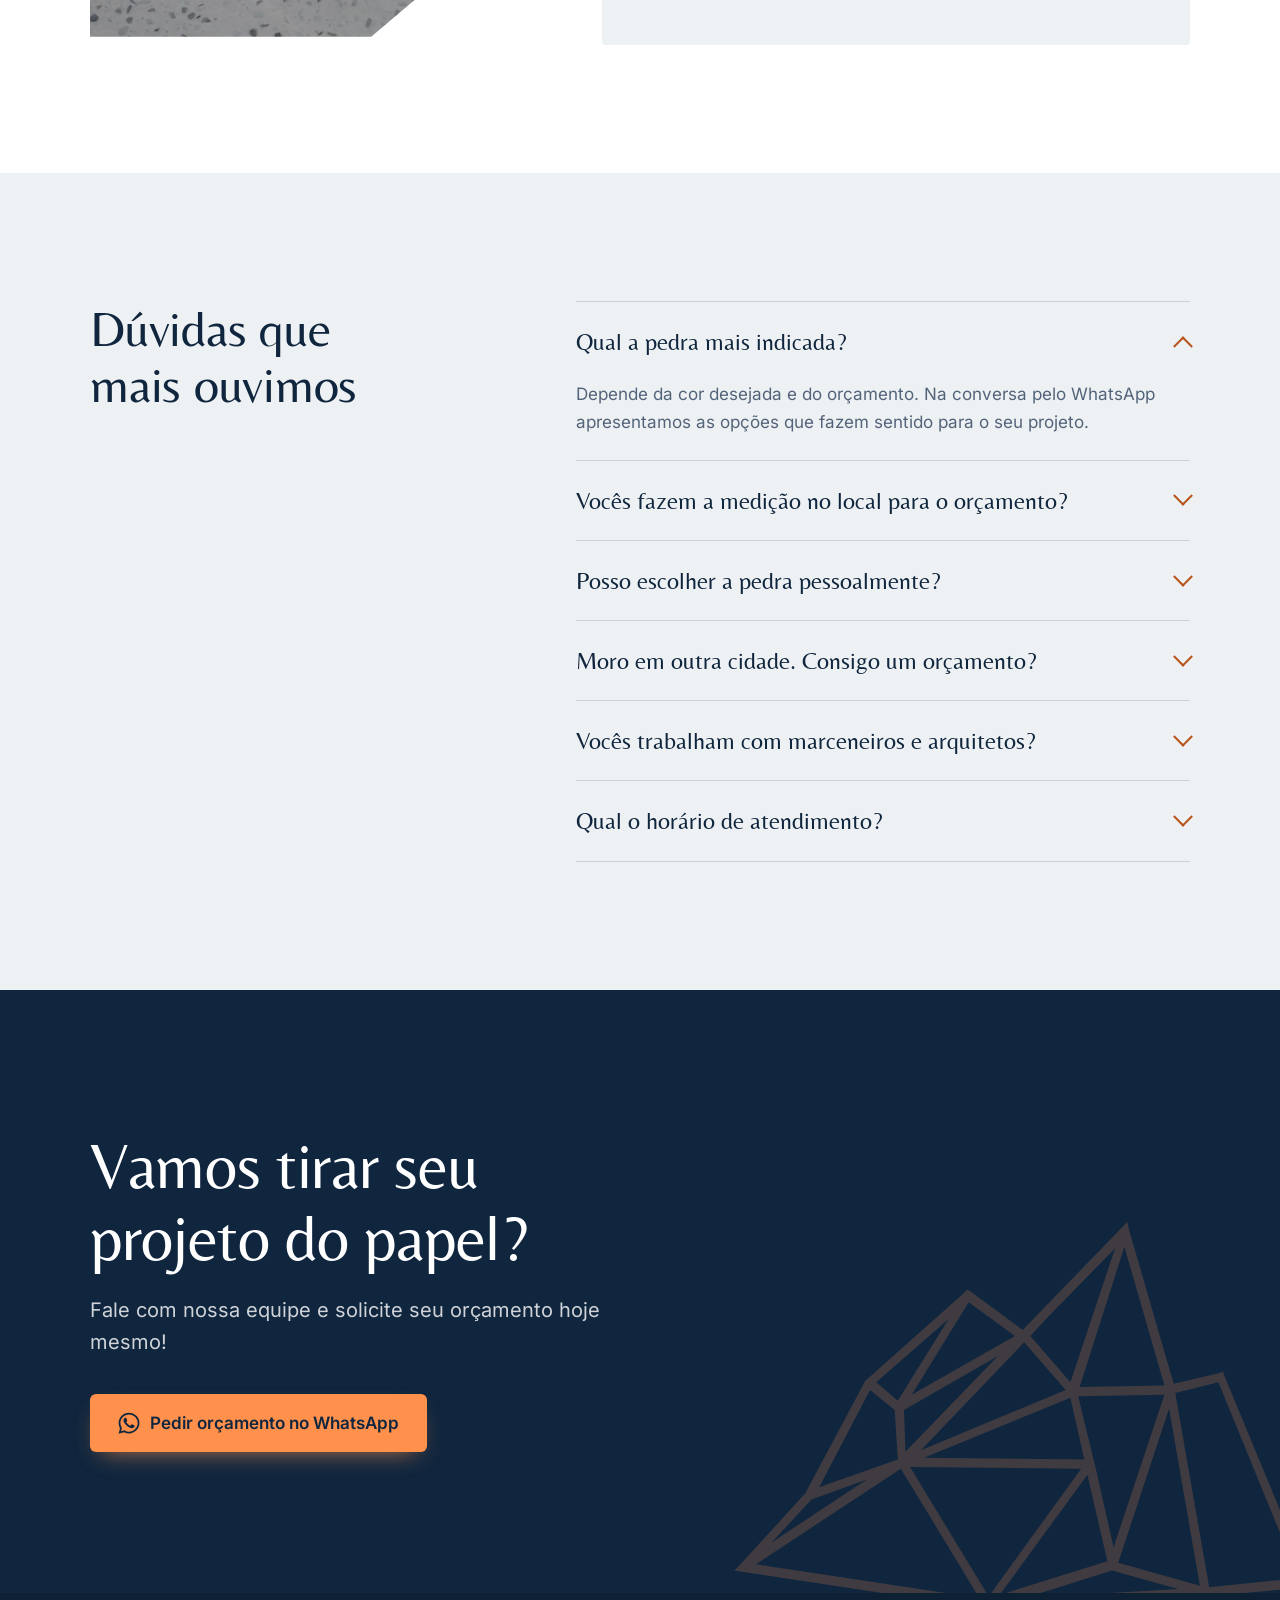
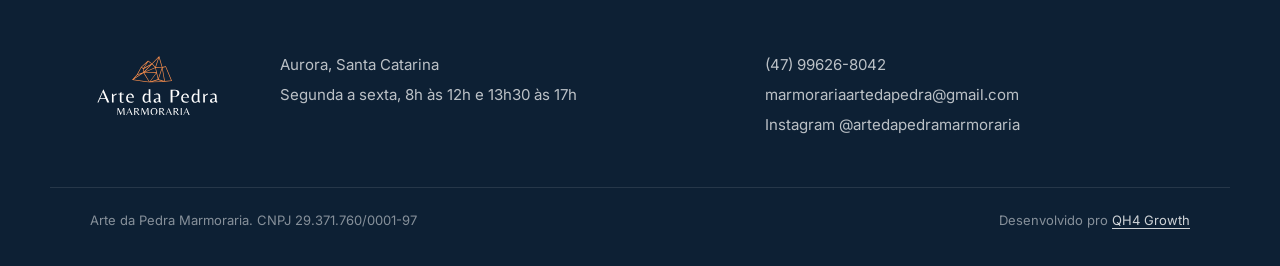
==== commit ec577e00: "Troca Escadarias e Túmulos por Cubas esculpidas e Nichos, e adiciona fotos novas - Ambientes: saem E" ====
--- a/index.html
+++ b/index.html
@@ -11,7 +11,7 @@
 <!-- End Google Tag Manager -->
 <meta name="viewport" content="width=device-width, initial-scale=1, viewport-fit=cover">
 <title>Marmoraria em Aurora SC | Arte da Pedra Marmoraria</title>
-<meta name="description" content="Marmoraria perto de você em Aurora (SC): cozinhas, banheiros, lavanderias, áreas gourmet, soleiras e escadas em pedra sob medida. Medição no local em Aurora, Rio do Sul e Ituporanga. Orçamento pelo WhatsApp.">
+<meta name="description" content="Marmoraria perto de você em Aurora (SC): cozinhas, banheiros, lavanderias, áreas gourmet, soleiras, nichos e cubas esculpidas em pedra sob medida. Medição no local em Aurora, Rio do Sul e Ituporanga. Orçamento pelo WhatsApp.">
 <meta name="robots" content="index, follow, max-image-preview:large">
 <link rel="canonical" href="https://lp-arte-da-pedra.vercel.app/">
 <meta name="theme-color" content="#10263e">
@@ -47,7 +47,7 @@
   "@type": "HomeAndConstructionBusiness",
   "@id": "https://lp-arte-da-pedra.vercel.app/#empresa",
   "name": "Arte da Pedra Marmoraria",
-  "description": "Marmoraria familiar em Aurora (SC) que faz cozinhas, banheiros, lavanderias, áreas gourmet, soleiras, escadarias e túmulos em pedra sob medida.",
+  "description": "Marmoraria familiar em Aurora (SC) que faz cozinhas, banheiros, lavanderias, áreas gourmet, soleiras, nichos e cubas esculpidas em pedra sob medida.",
   "url": "https://lp-arte-da-pedra.vercel.app/",
   "image": "https://lp-arte-da-pedra.vercel.app/assets/img/og-arte-da-pedra.jpg",
   "logo": "https://lp-arte-da-pedra.vercel.app/assets/img/logo-arte-da-pedra.svg",
@@ -165,8 +165,8 @@
           <li role="presentation"><button role="tab" id="t-banheiros" aria-controls="p-room" aria-selected="false" data-room="banheiros">Banheiros</button></li>
           <li role="presentation"><button role="tab" id="t-lavanderias" aria-controls="p-room" aria-selected="false" data-room="lavanderias">Lavanderias</button></li>
           <li role="presentation"><button role="tab" id="t-gourmet" aria-controls="p-room" aria-selected="false" data-room="gourmet">Áreas gourmet</button></li>
-          <li role="presentation"><button role="tab" id="t-escadas" aria-controls="p-room" aria-selected="false" data-room="escadas">Escadarias</button></li>
-          <li role="presentation"><button role="tab" id="t-tumulos" aria-controls="p-room" aria-selected="false" data-room="tumulos">Túmulos</button></li>
+          <li role="presentation"><button role="tab" id="t-cubas" aria-controls="p-room" aria-selected="false" data-room="cubas">Cubas esculpidas</button></li>
+          <li role="presentation"><button role="tab" id="t-acabamentos" aria-controls="p-room" aria-selected="false" data-room="acabamentos">Nichos e acabamentos</button></li>
         </ul>
 
         <div class="rooms__panel reveal" id="p-room" role="tabpanel" aria-labelledby="t-cozinhas" aria-live="polite">
@@ -261,9 +261,11 @@
         <button class="work" data-cat="banheiro" data-full="assets/img/banheiro-granito-preto.webp"><img src="assets/img/banheiro-granito-preto.webp" alt="Bancada de banheiro em pedra preta com cuba branca" width="900" height="1200" loading="lazy"><span>Pedra preta no banheiro</span></button>
         <button class="work" data-cat="cozinha" data-full="assets/img/cozinha-janela.webp"><img src="assets/img/cozinha-janela.webp" alt="Bancada em L de pedra clara com cuba sob a janela" width="900" height="1200" loading="lazy"><span>Bancada em L com cuba</span></button>
         <button class="work" data-cat="banheiro" data-full="assets/img/banheiro-gabinete-cinza.webp"><img src="assets/img/banheiro-gabinete-cinza.webp" alt="Bancada de banheiro em pedra clara com cuba quadrada" width="900" height="1200" loading="lazy"><span>Banheiro com cuba de apoio</span></button>
-        <button class="work" data-cat="cozinha" data-full="assets/img/copa-granito-preto.webp"><img src="assets/img/copa-granito-preto.webp" alt="Bancada de pedra preta em cozinha compacta" width="900" height="1200" loading="lazy"><span>Cozinha compacta em pedra preta</span></button>
+        <button class="work" data-cat="lavanderia" data-full="assets/img/copa-granito-preto.webp"><img src="assets/img/copa-granito-preto.webp" alt="Bancada de lavanderia em pedra preta com tanque de inox" width="900" height="1200" loading="lazy"><span>Lavanderia em pedra preta</span></button>
         <button class="work" data-cat="banheiro" data-full="assets/img/banheiro-ripado.webp"><img src="assets/img/banheiro-ripado.webp" alt="Bancada clara com cuba esculpida sobre gabinete ripado" width="900" height="1200" loading="lazy"><span>Bancada com cuba esculpida</span></button>
-        <button class="work" data-cat="banheiro" data-full="assets/img/lavabo-cuba-apoio.webp"><img src="assets/img/lavabo-cuba-apoio.webp" alt="Bancada de pedra clara com cuba de apoio e torneira dourada" width="900" height="1200" loading="lazy"><span>Bancada com cuba de apoio</span></button>
+        <button class="work" data-cat="banheiro" data-full="assets/img/banheiro-bancada-led.webp"><img src="assets/img/banheiro-bancada-led.webp" alt="Bancada branca com cuba de apoio e espelho com LED" width="649" height="869" loading="lazy"><span>Bancada com espelho iluminado</span></button>
+        <button class="work w-wide" data-cat="banheiro" data-full="assets/img/cuba-esculpida.webp"><img src="assets/img/cuba-esculpida.webp" alt="Cuba esculpida em pedra branca com veios cinza e metais dourados" width="487" height="540" loading="lazy"><span>Cuba esculpida suspensa</span></button>
+        <button class="work w-wide" data-cat="banheiro" data-full="assets/img/lavabo-cuba-apoio.webp"><img src="assets/img/lavabo-cuba-apoio.webp" alt="Bancada de pedra clara com cuba de apoio e torneira dourada" width="900" height="1200" loading="lazy"><span>Bancada com cuba de apoio</span></button>
       </div>
       <p class="works__more reveal">Mais obras no Instagram: <a class="ig-tag" href="https://www.instagram.com/artedapedramarmoraria/" target="_blank" rel="noopener"><svg class="ig-tag__ico" viewBox="0 0 24 24" aria-hidden="true"><defs><linearGradient id="ig-grad" x1="0" y1="1" x2="1" y2="0"><stop offset="0" stop-color="#feda75"/><stop offset=".3" stop-color="#fa7e1e"/><stop offset=".55" stop-color="#d62976"/><stop offset=".8" stop-color="#962fbf"/><stop offset="1" stop-color="#4f5bd5"/></linearGradient></defs><rect width="24" height="24" rx="6" fill="url(#ig-grad)"/><rect x="5.5" y="5.5" width="13" height="13" rx="4" fill="none" stroke="#fff" stroke-width="1.8"/><circle cx="12" cy="12" r="3.1" fill="none" stroke="#fff" stroke-width="1.8"/><circle cx="16.1" cy="7.9" r="1" fill="#fff"/></svg><span>@artedapedramarmoraria</span></a></p>
     </div>
@@ -318,9 +320,9 @@
             <option>Lavanderia</option>
             <option>Área gourmet</option>
             <option>Soleiras</option>
-            <option>Escadaria</option>
+            <option>Cuba esculpida</option>
+            <option>Nichos e acabamentos</option>
             <option>Casa completa</option>
-            <option>Túmulo</option>
             <option>Outro</option>
           </select>
         </div>
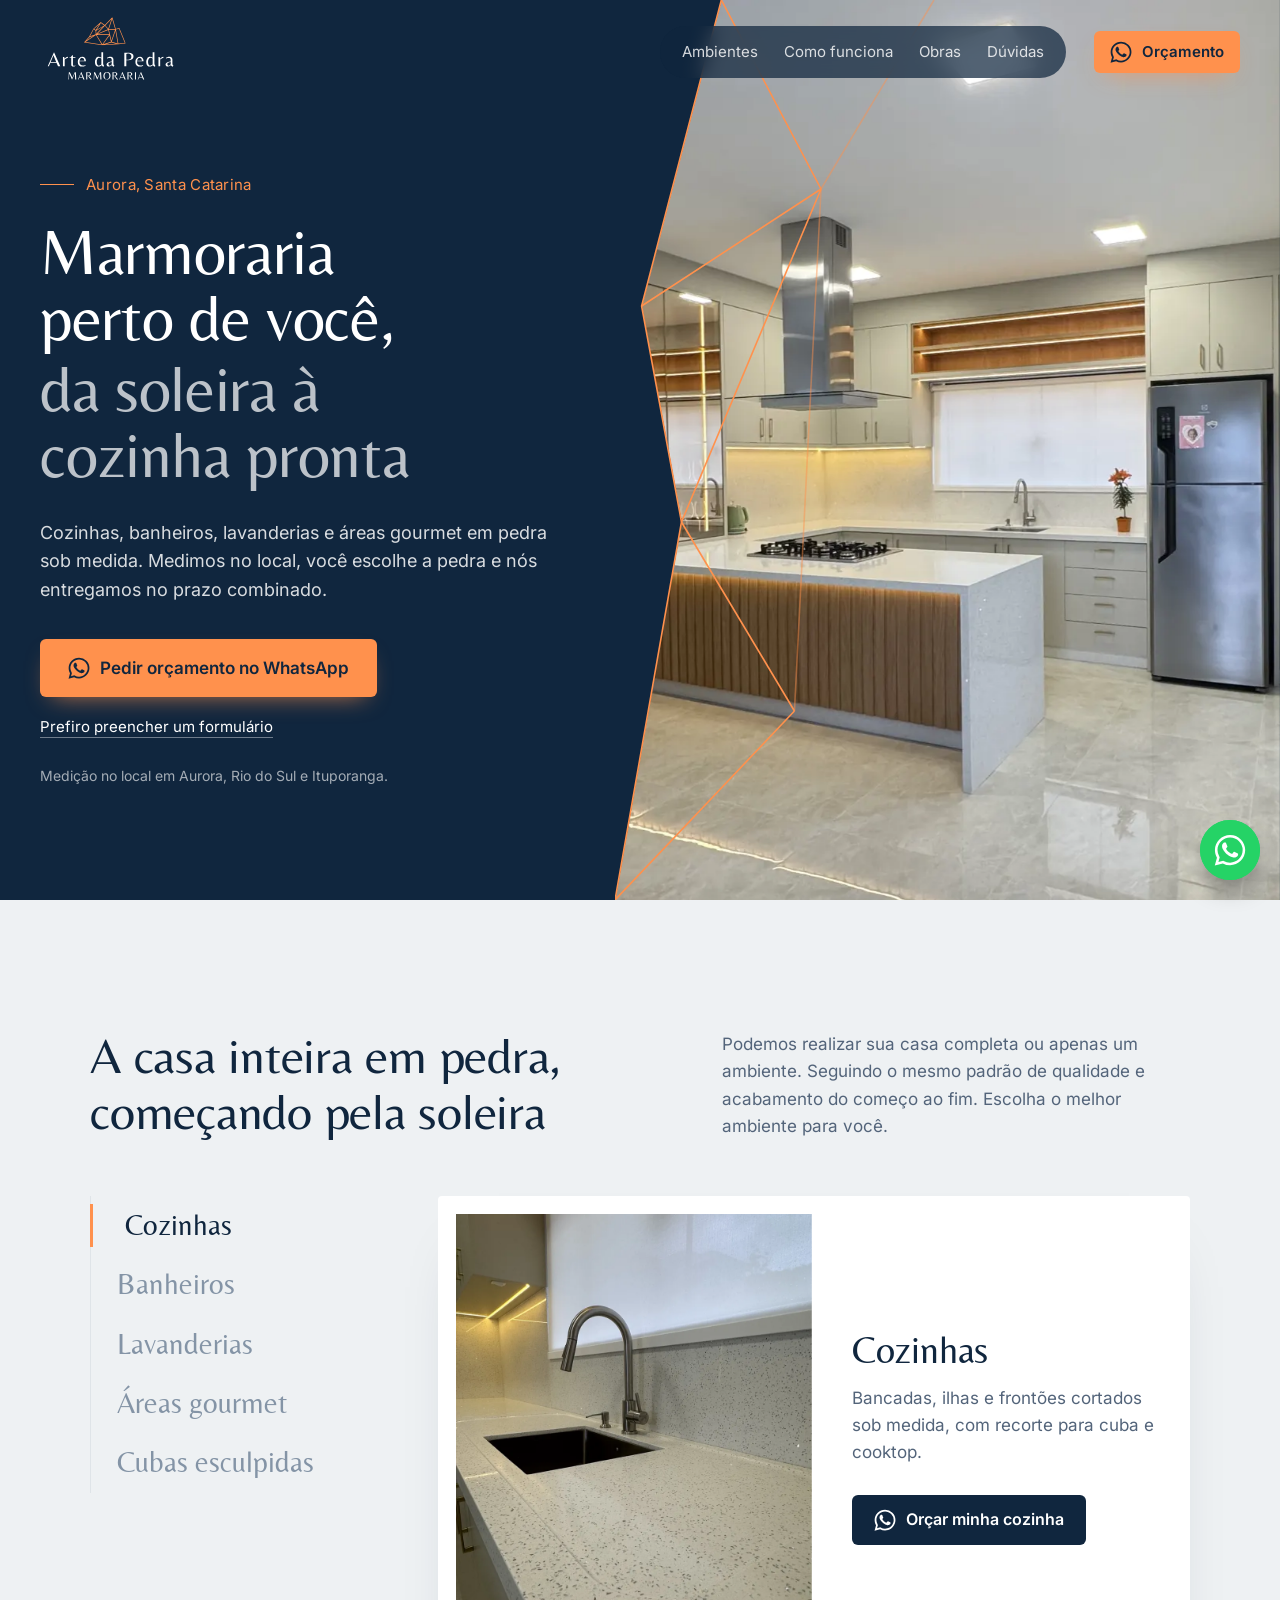
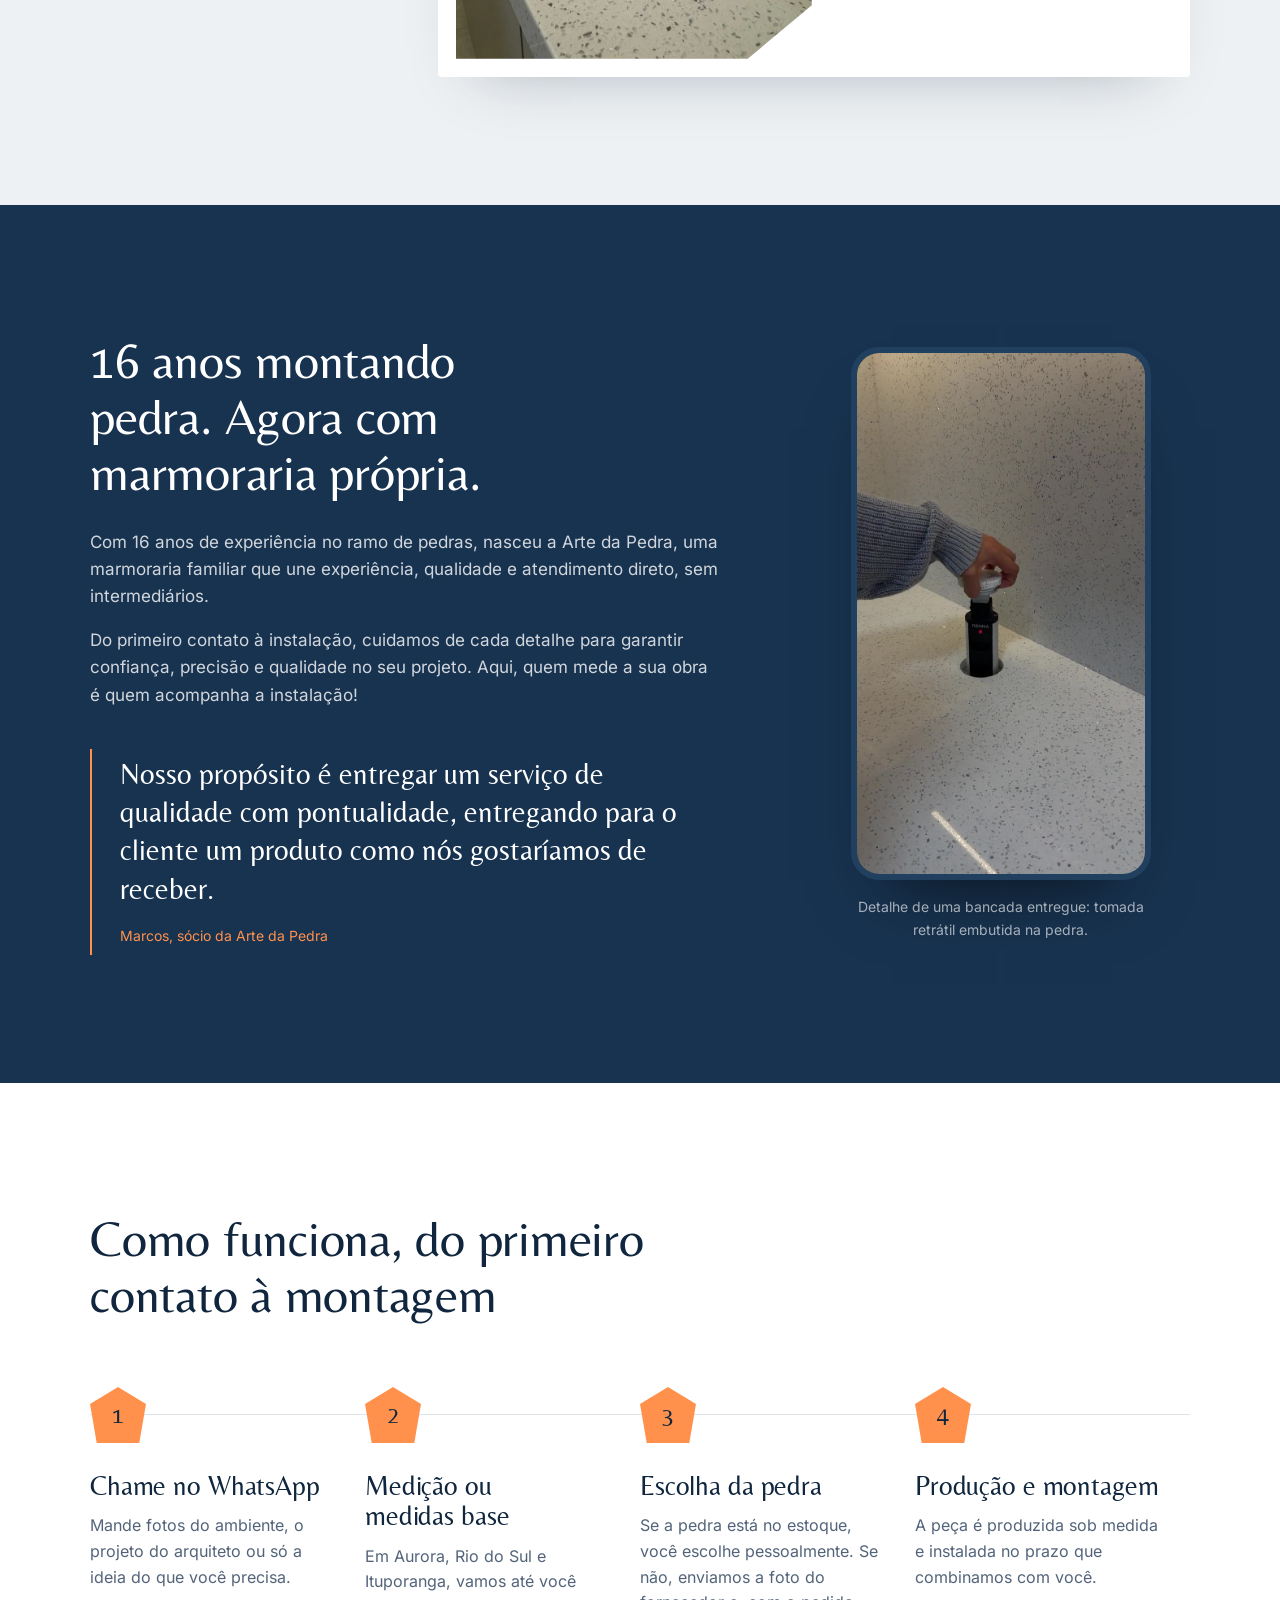
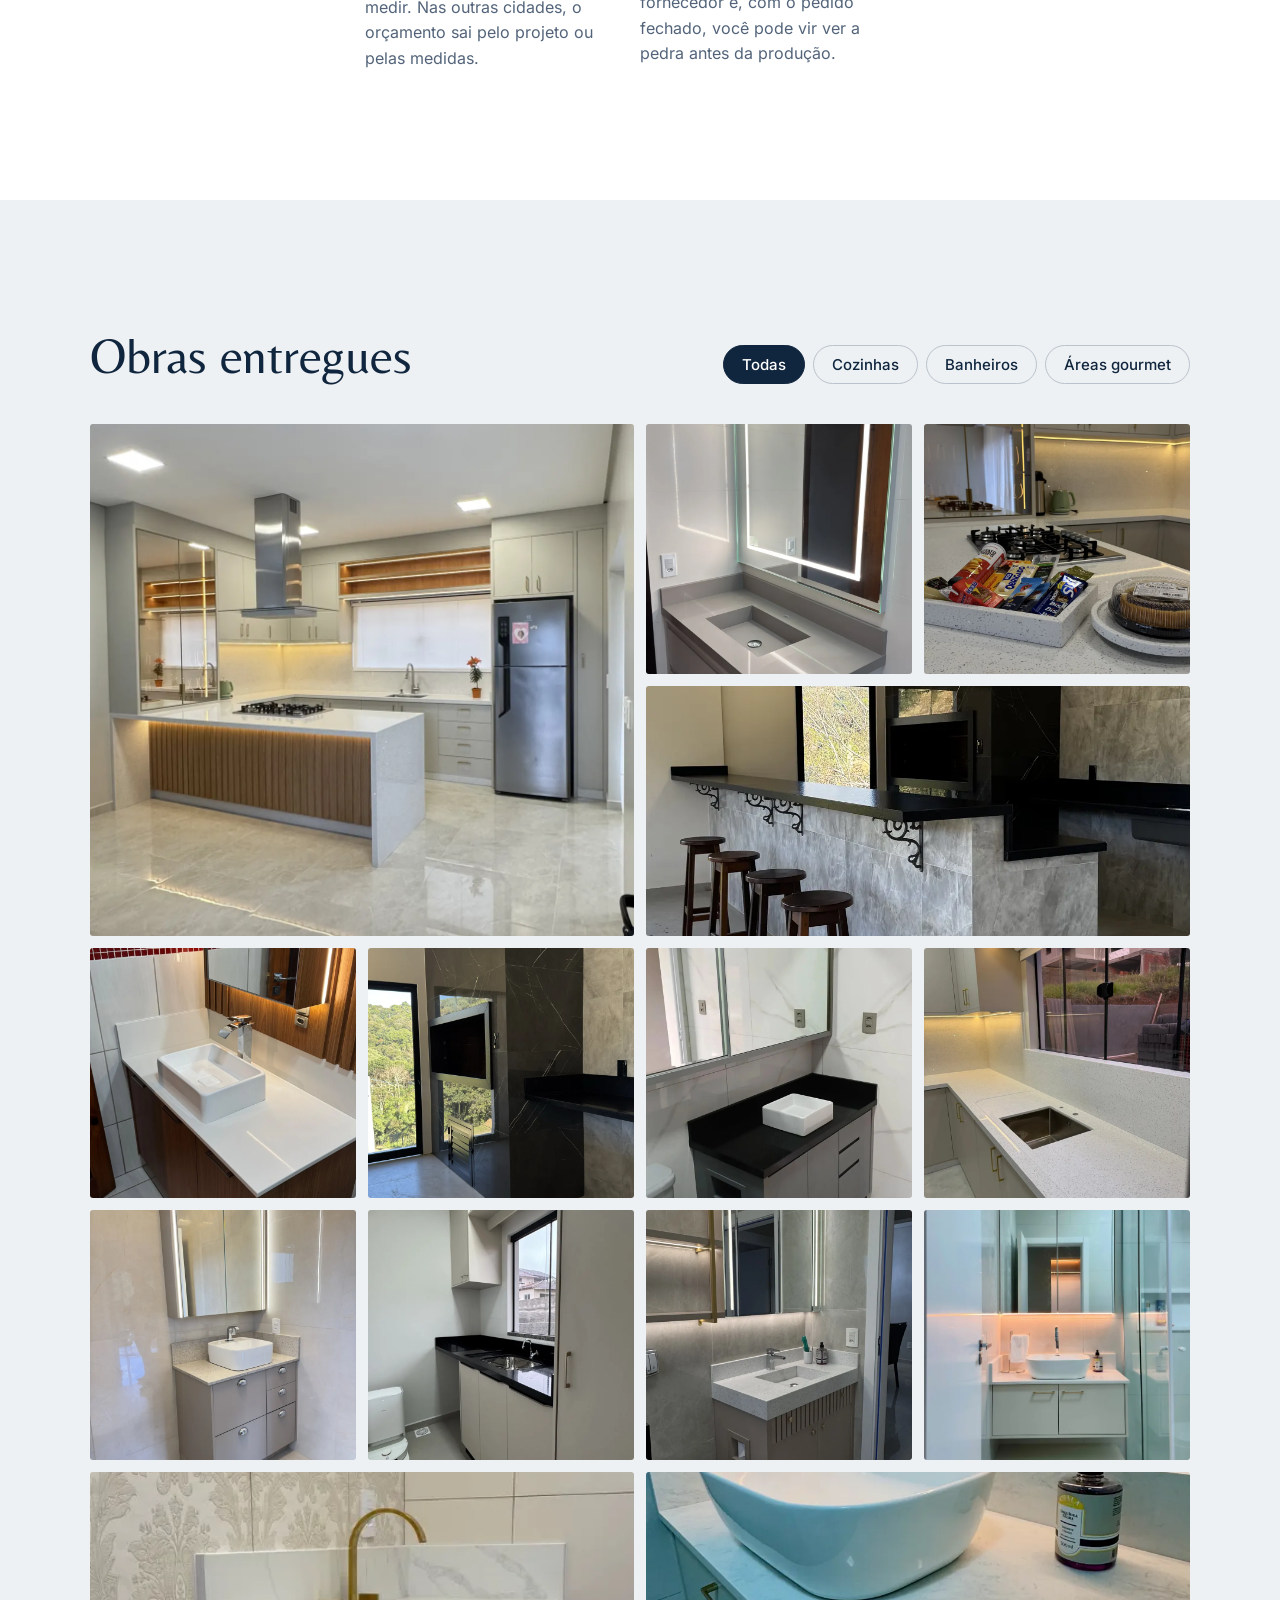
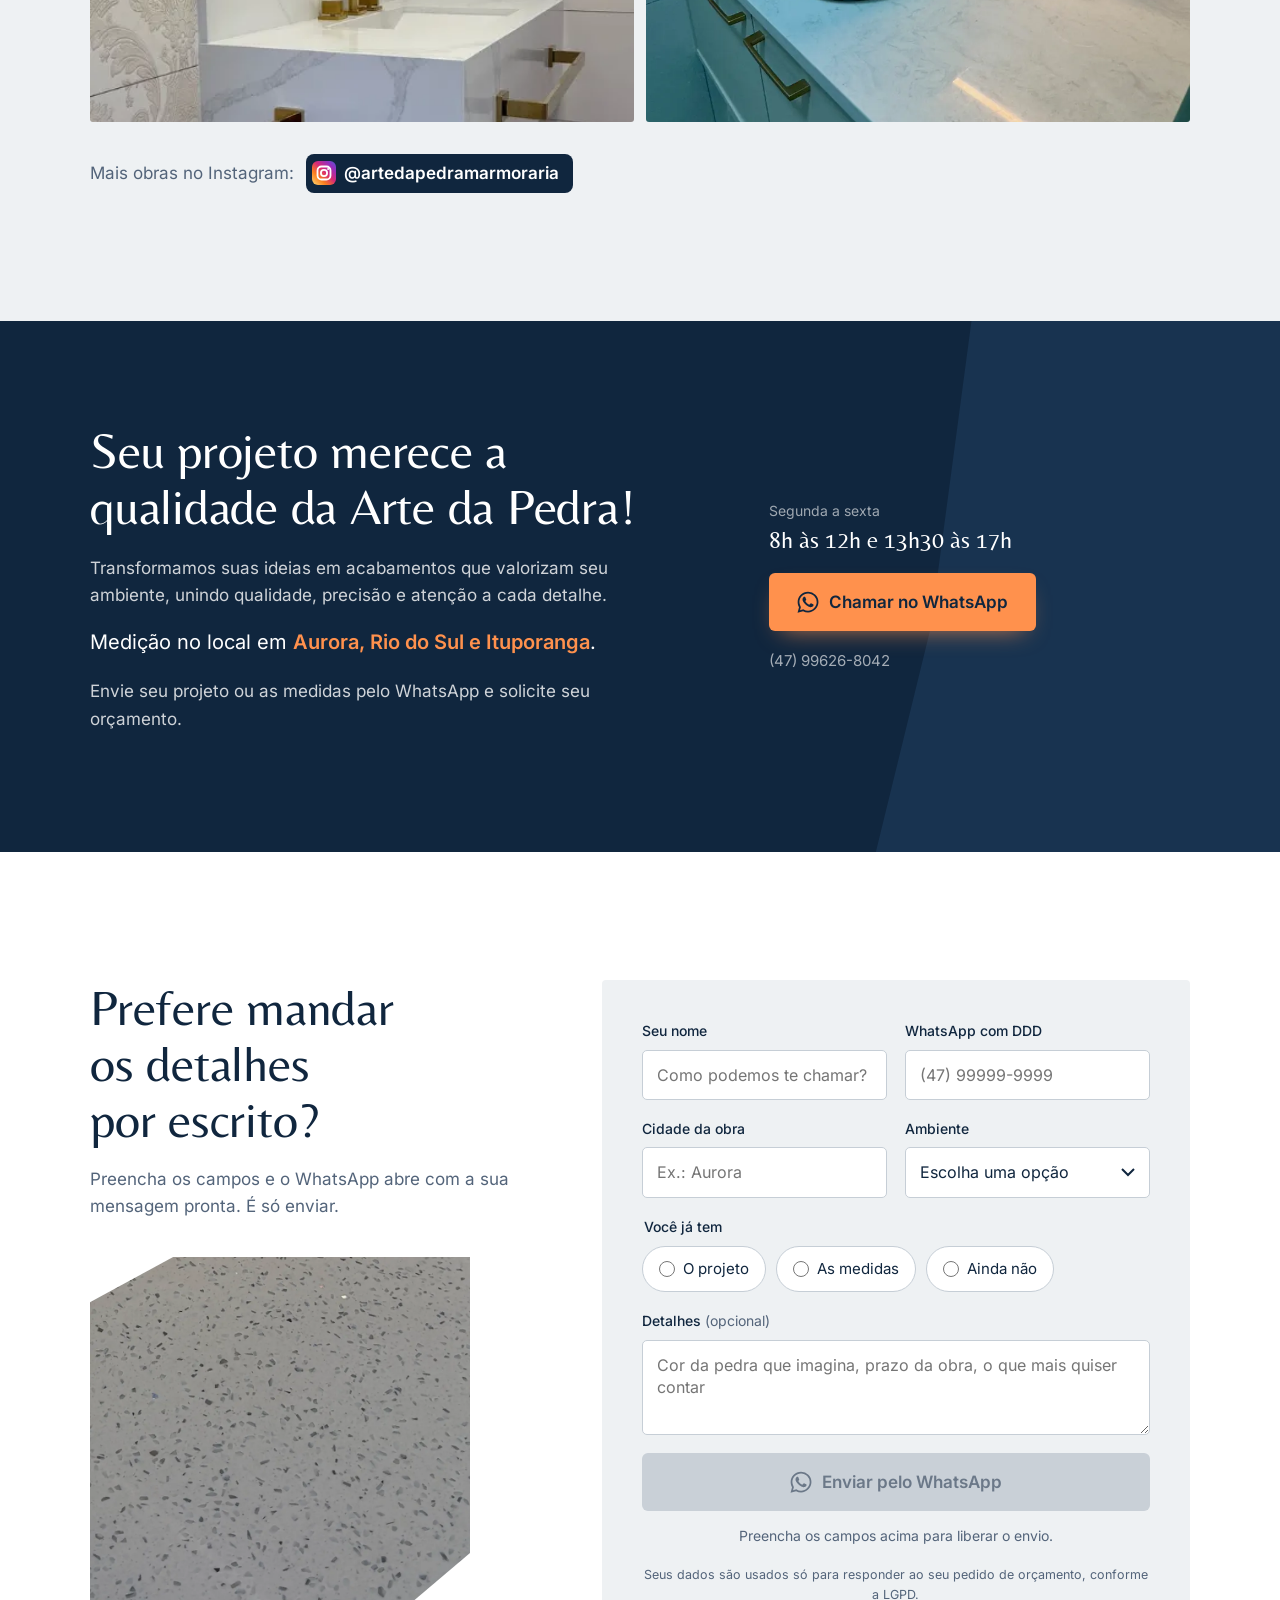
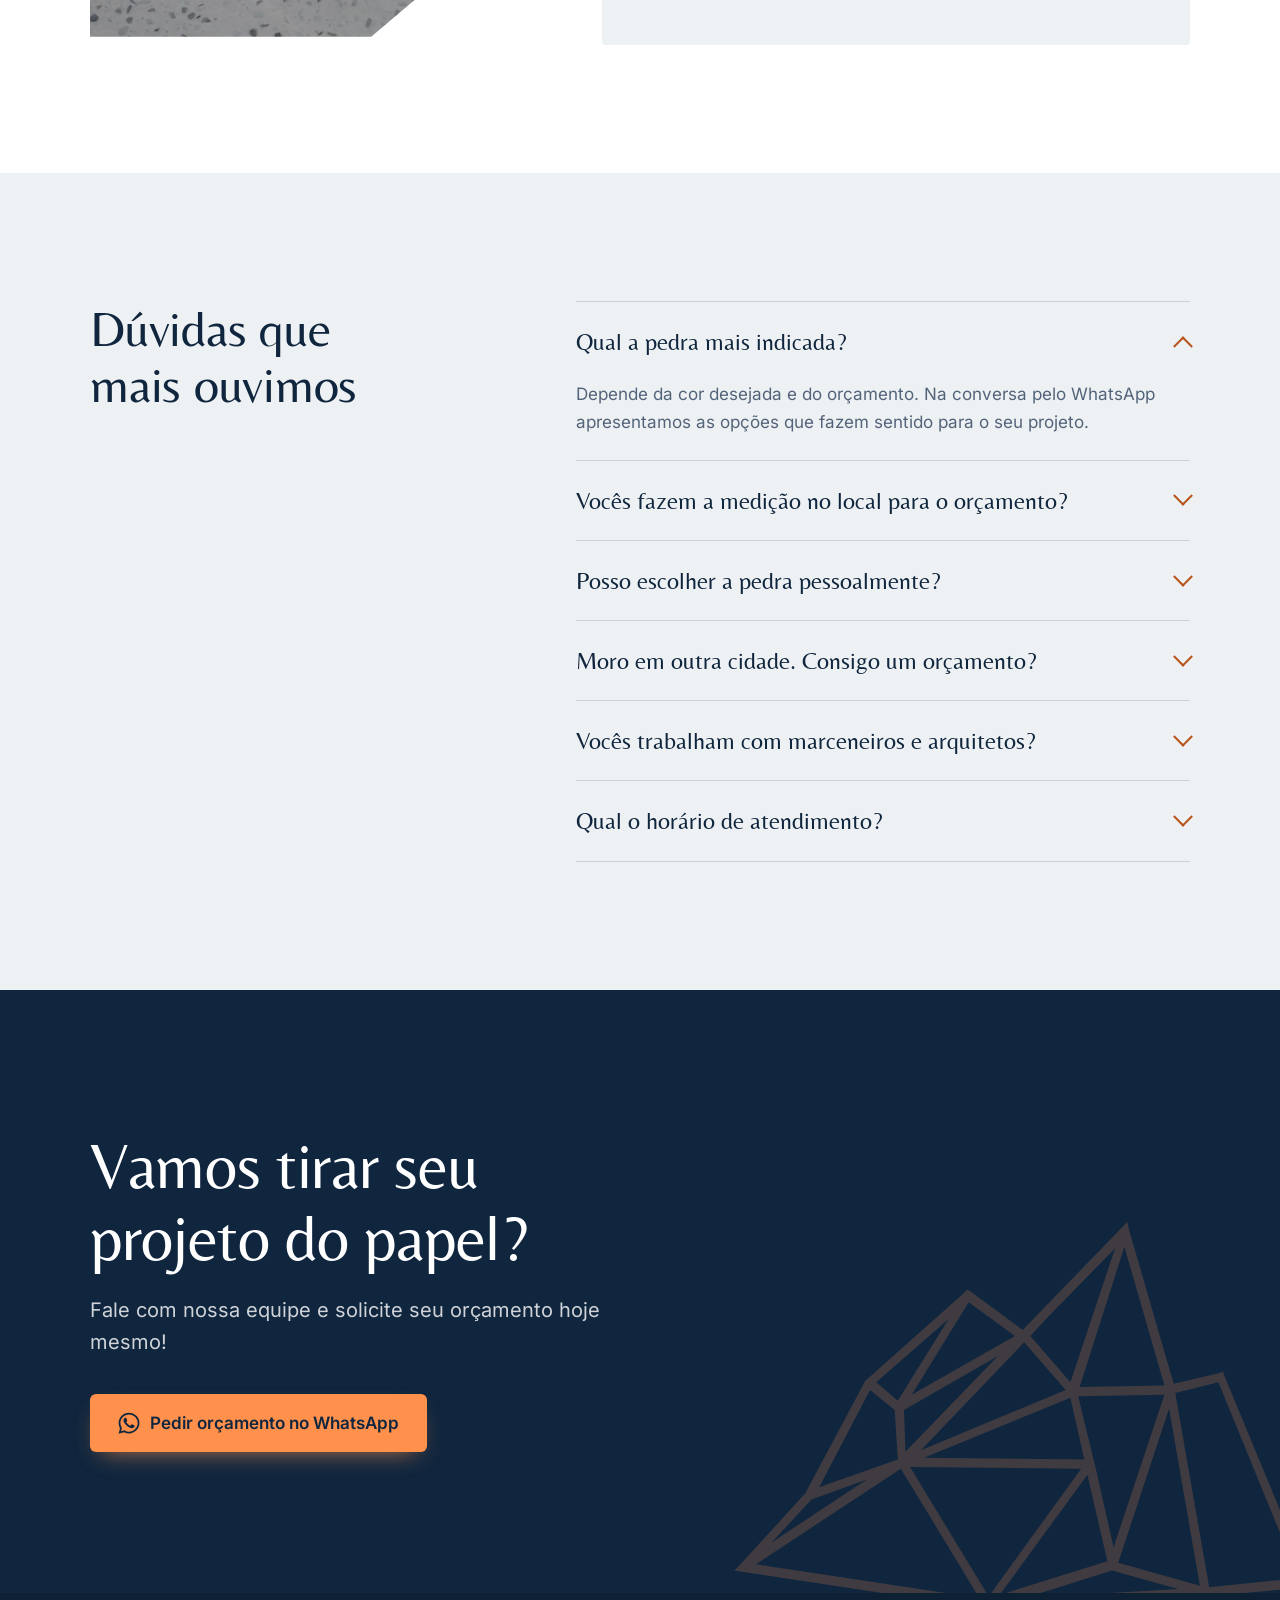
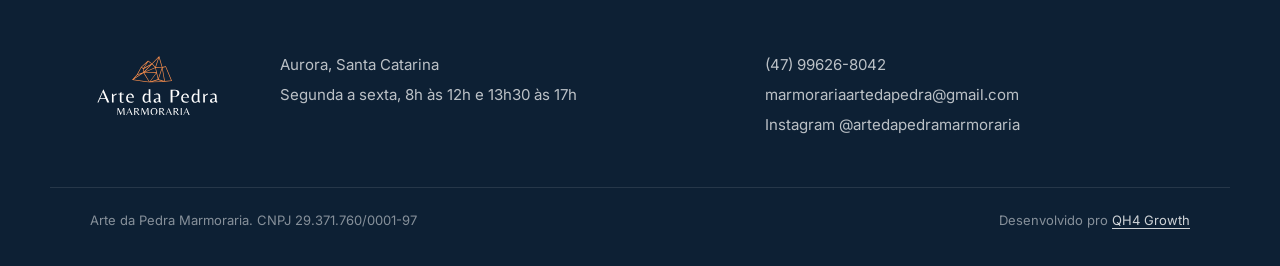
==== commit 3c4921ac: "Remove Soleiras e Nichos dos ambientes e corrige cache do JS/CSS - Ambientes sem foto (Soleiras e Ni" ====
--- a/index.html
+++ b/index.html
@@ -39,7 +39,7 @@
 <link rel="preload" as="image" href="assets/img/hero-cozinha-ilha.webp" type="image/webp" fetchpriority="high">
 <link rel="preload" href="assets/fonts/belleza-400.woff2" as="font" type="font/woff2" crossorigin>
 <link rel="preload" href="assets/fonts/inter-400.woff2" as="font" type="font/woff2" crossorigin>
-<link rel="stylesheet" href="assets/css/style.css">
+<link rel="stylesheet" href="assets/css/style.css?v=4">
 
 <script type="application/ld+json">
 {
@@ -160,13 +160,11 @@
 
       <div class="rooms__grid">
         <ul class="rooms__list reveal" role="tablist" aria-label="Ambientes que a Arte da Pedra faz">
-          <li role="presentation"><button role="tab" id="t-soleiras" aria-controls="p-room" aria-selected="false" data-room="soleiras">Soleiras</button></li>
           <li role="presentation"><button role="tab" id="t-cozinhas" aria-controls="p-room" aria-selected="true" data-room="cozinhas">Cozinhas</button></li>
           <li role="presentation"><button role="tab" id="t-banheiros" aria-controls="p-room" aria-selected="false" data-room="banheiros">Banheiros</button></li>
           <li role="presentation"><button role="tab" id="t-lavanderias" aria-controls="p-room" aria-selected="false" data-room="lavanderias">Lavanderias</button></li>
           <li role="presentation"><button role="tab" id="t-gourmet" aria-controls="p-room" aria-selected="false" data-room="gourmet">Áreas gourmet</button></li>
           <li role="presentation"><button role="tab" id="t-cubas" aria-controls="p-room" aria-selected="false" data-room="cubas">Cubas esculpidas</button></li>
-          <li role="presentation"><button role="tab" id="t-acabamentos" aria-controls="p-room" aria-selected="false" data-room="acabamentos">Nichos e acabamentos</button></li>
         </ul>
 
         <div class="rooms__panel reveal" id="p-room" role="tabpanel" aria-labelledby="t-cozinhas" aria-live="polite">
@@ -428,6 +426,6 @@
   <symbol id="i-mark" viewBox="126 32 110 76"><path fill="currentColor" d="M 145.152344 85.191406 L 138.265625 92.609375 L 154.691406 81.746094 Z M 181.71875 102.148438 L 208.210938 100.558594 L 196.820312 97.378906 Z M 212.980469 101.882812 L 212.71875 101.882812 L 175.625 104.003906 L 175.359375 104.003906 L 133.496094 97.644531 L 131.90625 97.378906 L 132.964844 96.320312 L 144.09375 84.132812 L 154.425781 64.789062 L 171.382812 49.6875 L 171.914062 49.15625 L 172.445312 49.421875 L 181.453125 56.046875 L 198.410156 38.558594 L 199.46875 37.5 L 199.734375 38.824219 L 207.417969 65.320312 L 215.367188 63.464844 L 215.898438 63.199219 L 216.160156 63.996094 L 230.734375 99.234375 L 231 100.292969 L 229.9375 100.292969 Z M 168.734375 54.191406 L 156.28125 65.054688 L 159.992188 68.234375 Z M 135.613281 96.320312 L 174.035156 102.148438 L 160.519531 79.894531 Z M 175.625 101.882812 L 191.519531 79.894531 L 162.109375 79.628906 Z M 164.496094 78.039062 L 192.050781 78.304688 L 189.664062 67.703125 Z M 193.640625 78.304688 L 193.90625 79.363281 L 197.085938 93.40625 L 205.828125 67.175781 L 190.992188 67.441406 Z M 192.582031 80.953125 L 177.476562 101.621094 L 196.023438 95.789062 Z M 211.921875 100.03125 L 206.625 69.558594 L 197.878906 96.054688 Z M 207.683594 66.910156 L 213.511719 100.292969 L 228.878906 98.703125 L 215.101562 65.054688 Z M 163.964844 76.714844 L 188.871094 66.378906 L 181.71875 58.167969 Z M 191.253906 65.851562 L 205.828125 65.585938 L 198.9375 41.738281 Z M 182.777344 57.105469 L 189.664062 65.054688 L 197.351562 42.003906 L 185.957031 53.664062 Z M 180.128906 57.105469 L 172.179688 51.277344 L 162.375 67.175781 Z M 159.460938 69.824219 L 155.222656 66.378906 L 146.476562 83.074219 L 159.992188 78.304688 Z M 161.050781 69.824219 L 161.316406 76.976562 L 177.214844 60.550781 Z M 161.050781 69.824219 "/></symbol>
 </svg>
 
-<script src="assets/js/main.js" defer></script>
+<script src="assets/js/main.js?v=4" defer></script>
 </body>
 </html>
